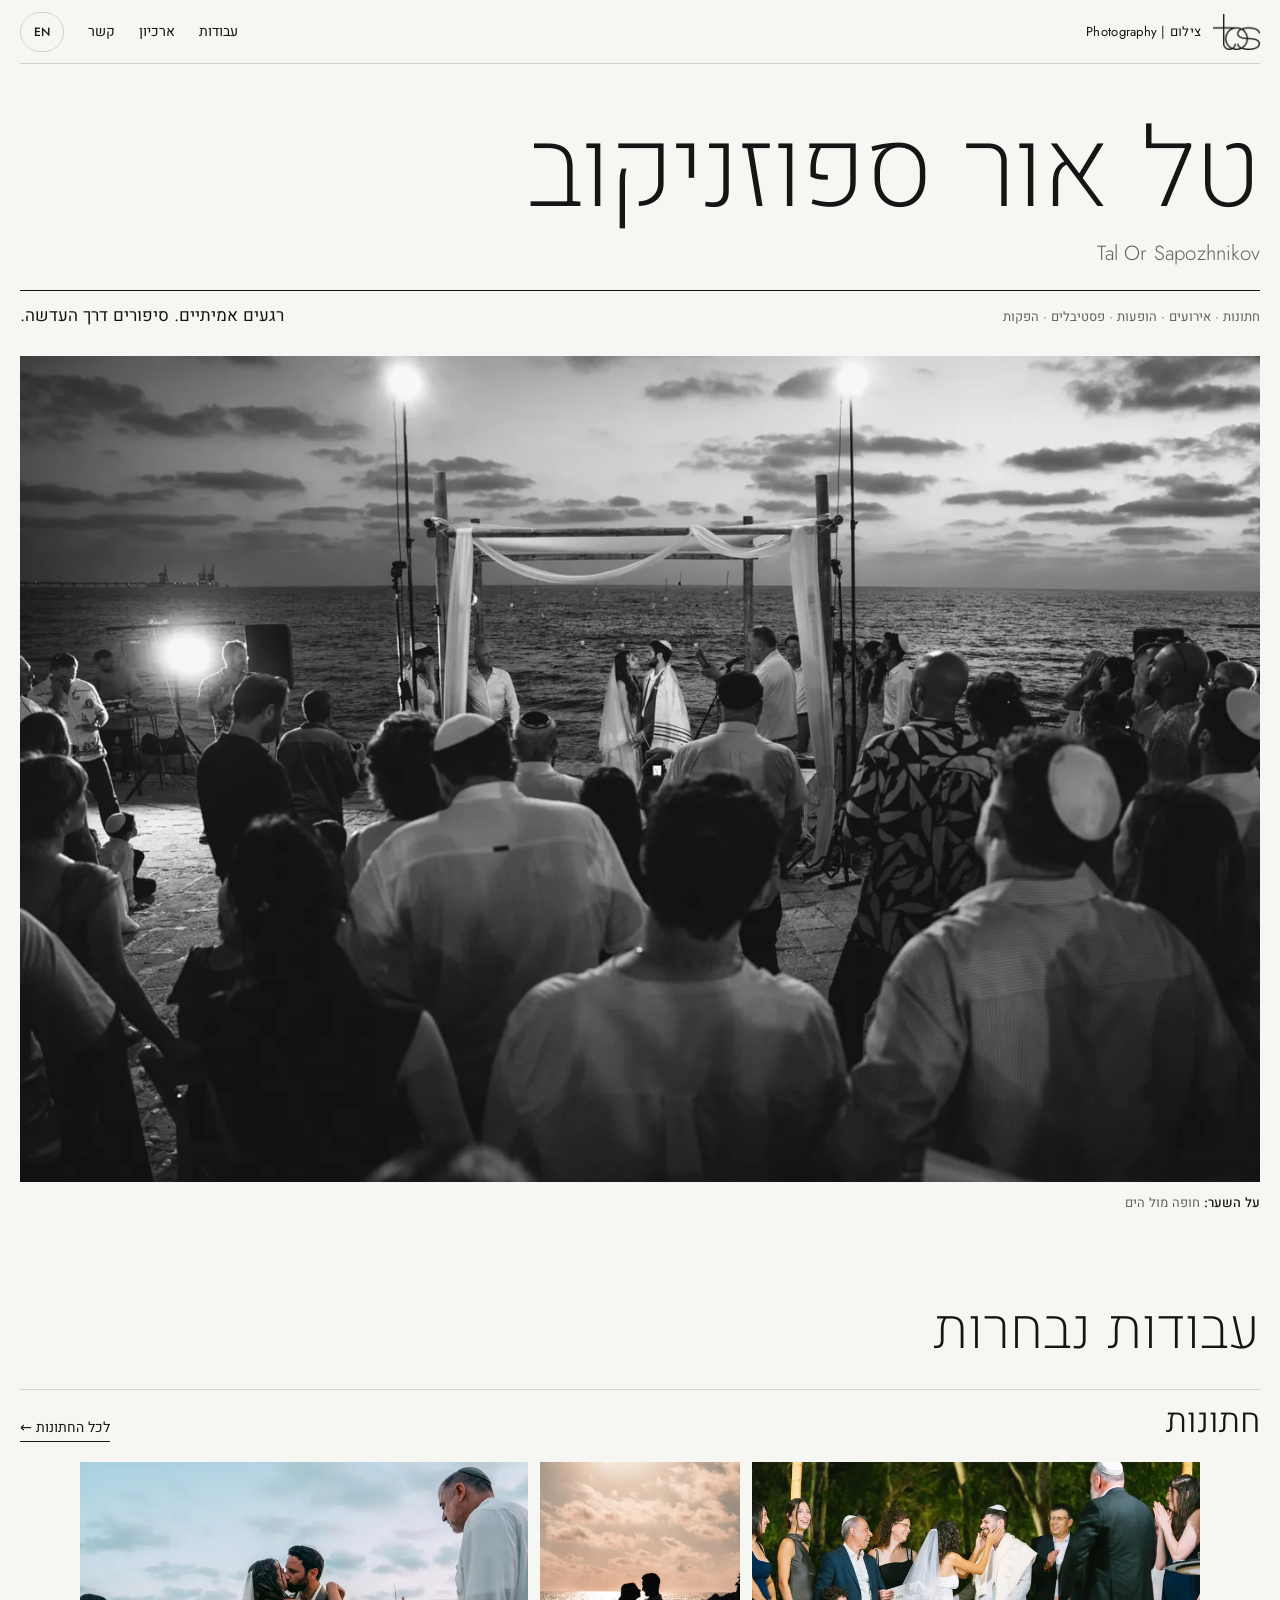
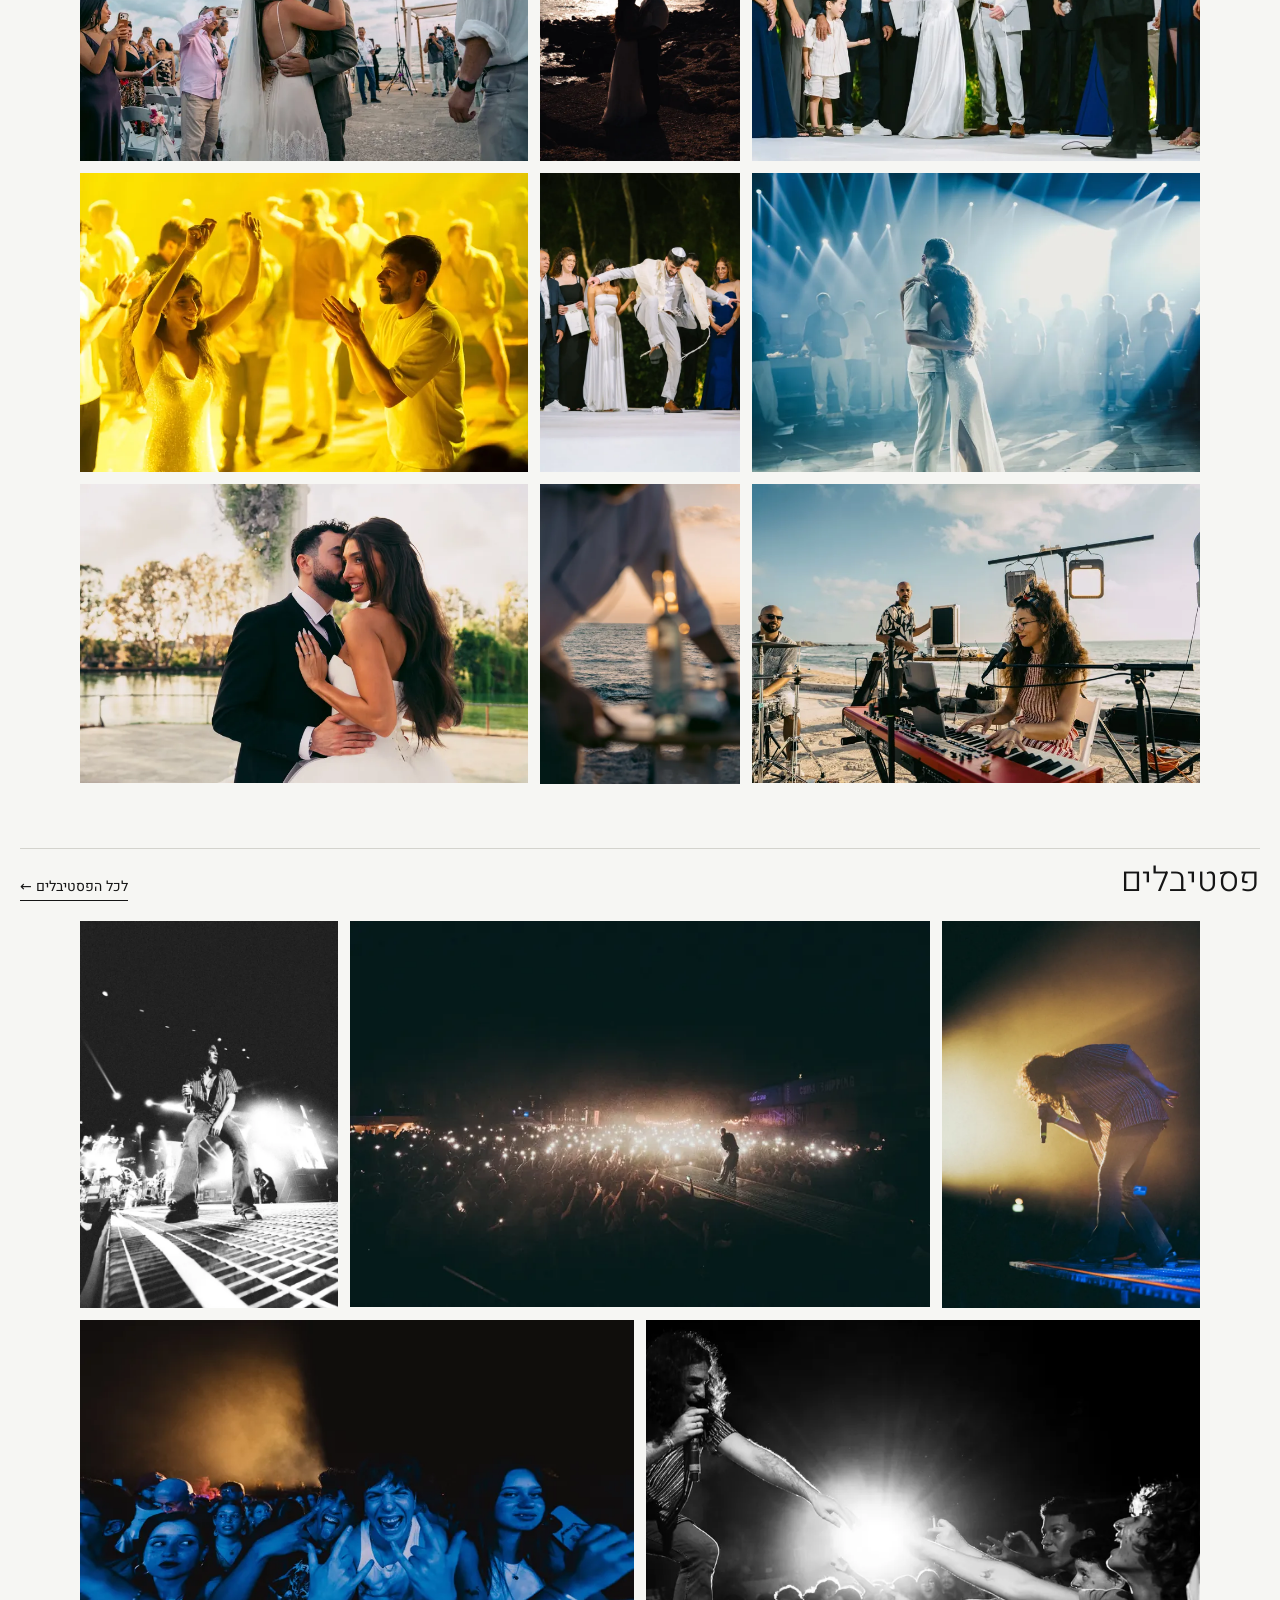
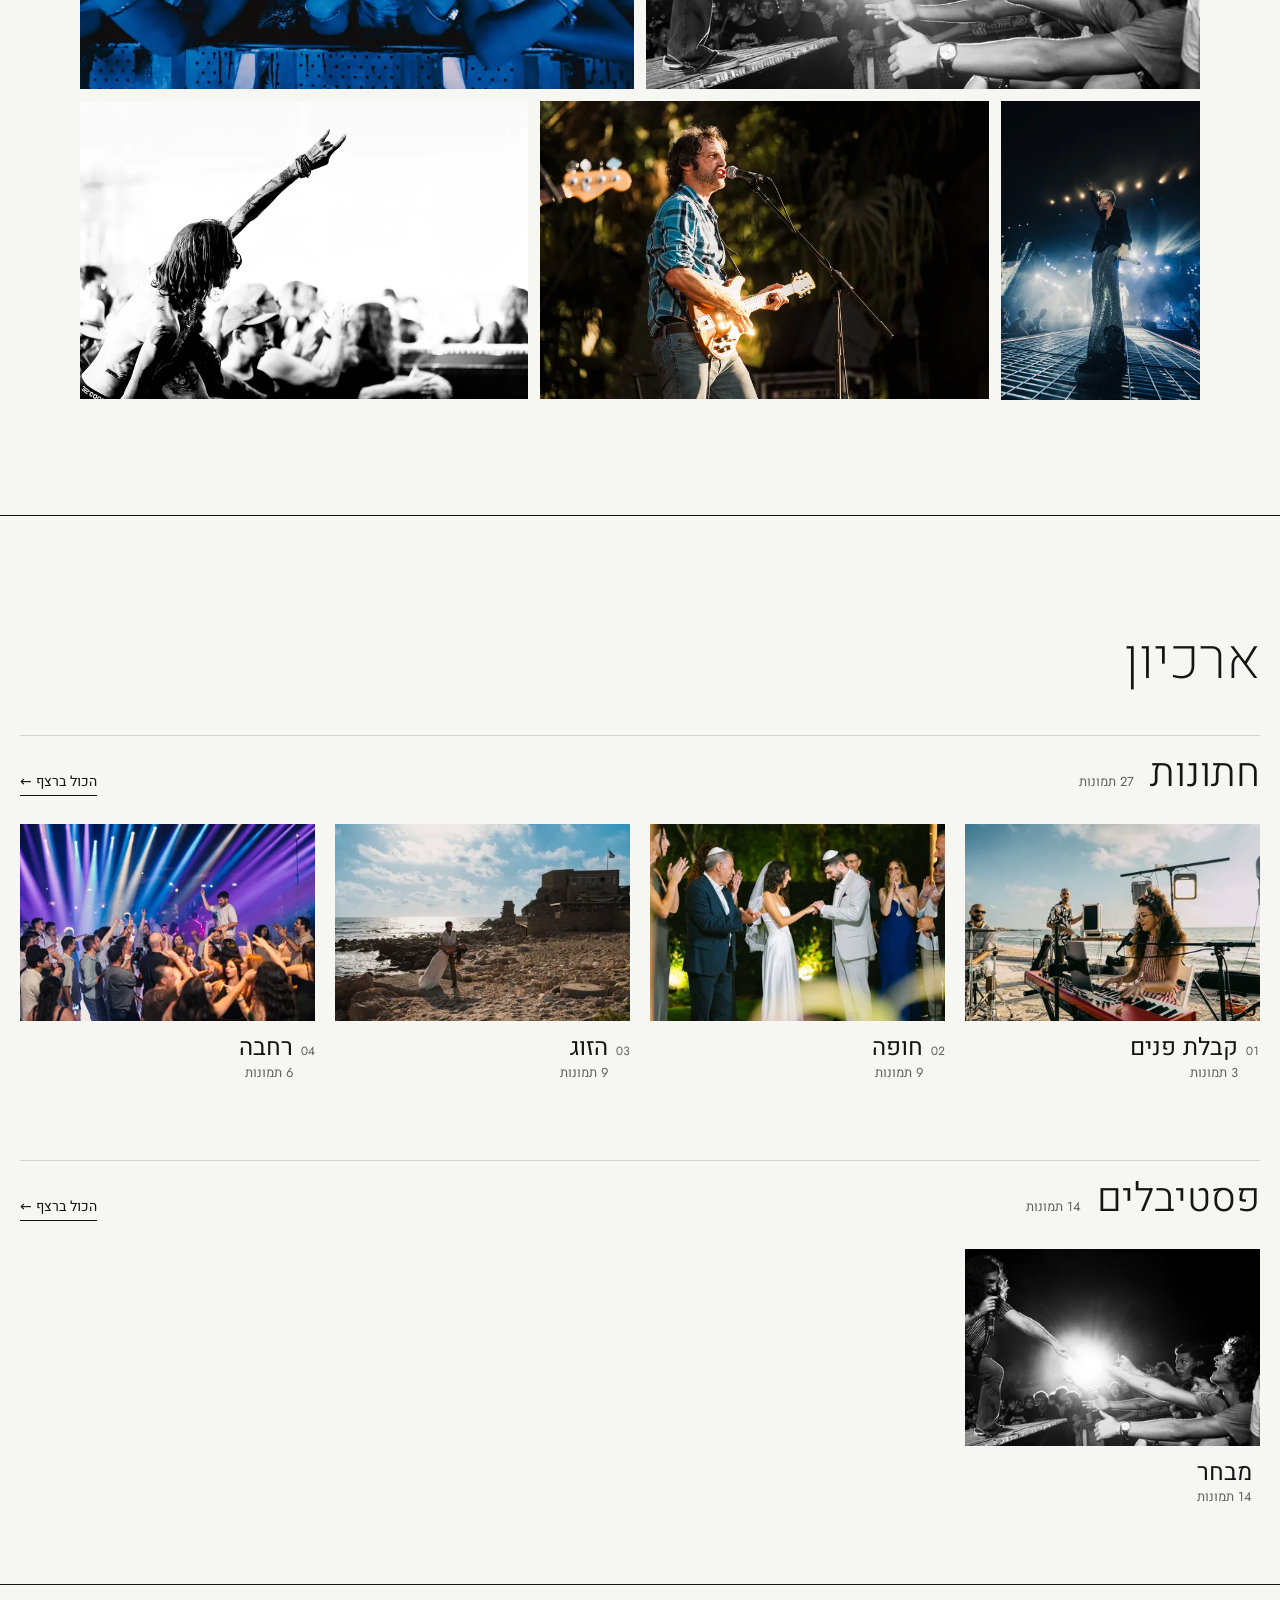
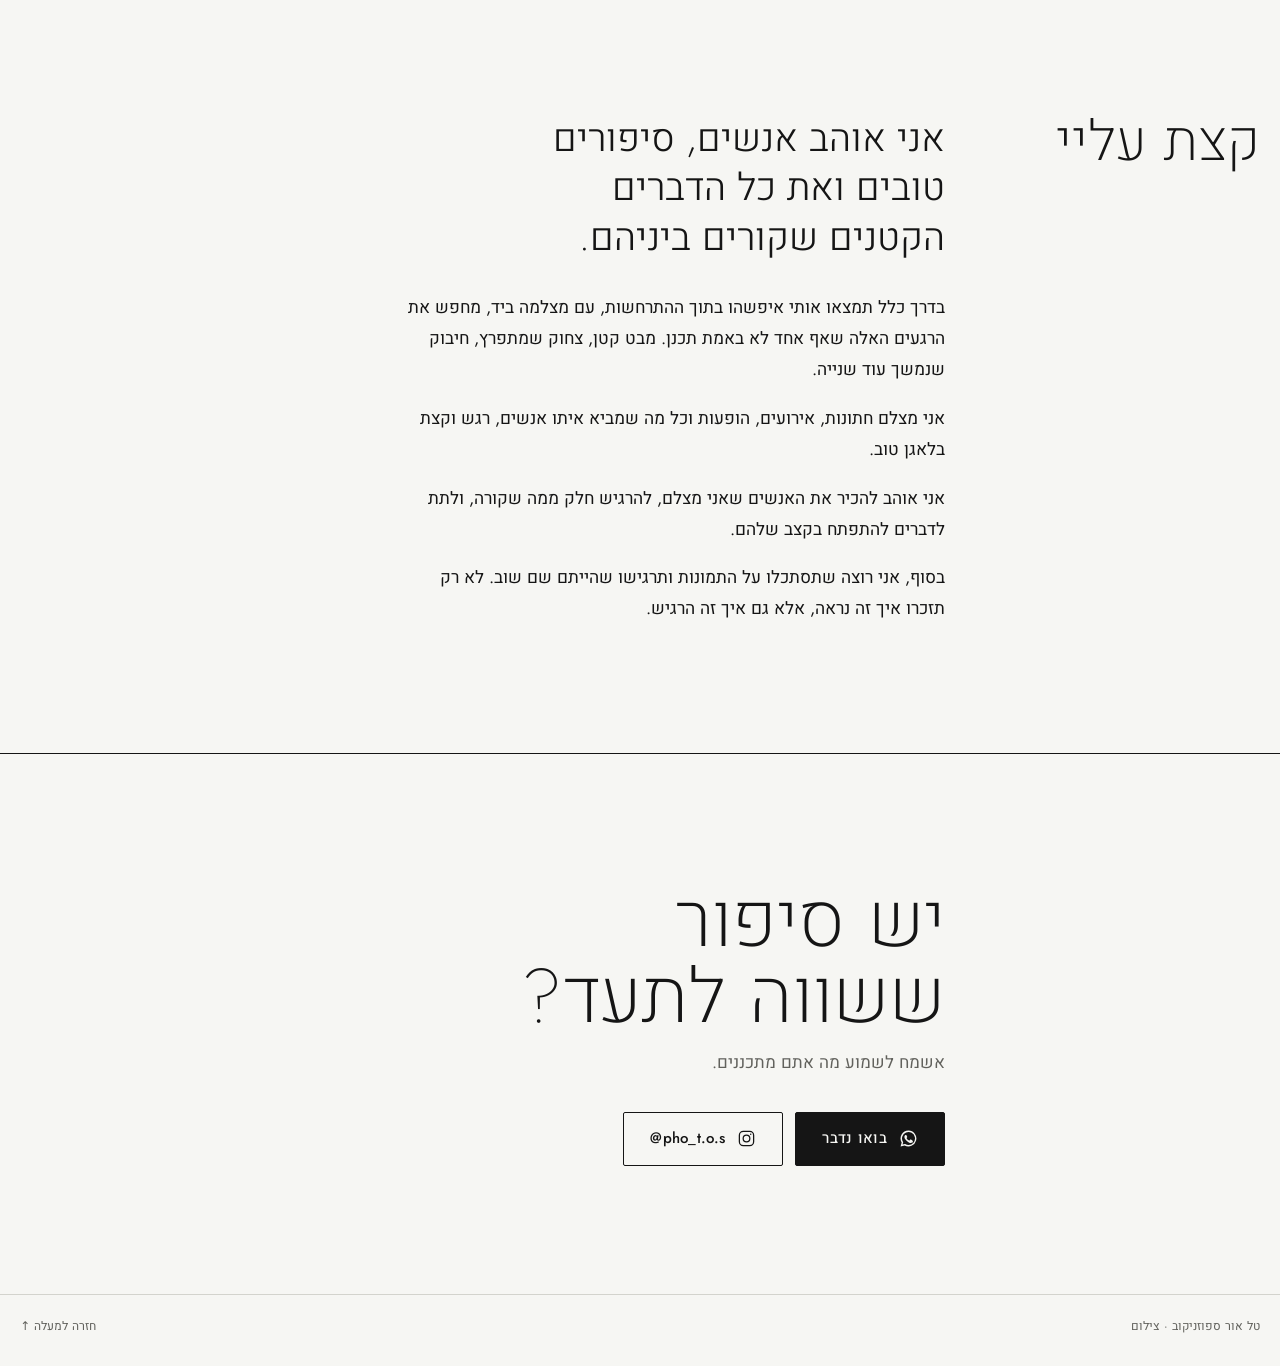
==== index.html @ 23b4af1d "Load subtle motion on site pages" ====
<!doctype html>
<html lang="he" dir="rtl">
<head>
<meta charset="utf-8">
<meta name="viewport" content="width=device-width, initial-scale=1, viewport-fit=cover">
<title>טל אור ספוזניקוב · צילום</title>
<meta name="description" content="טל אור ספוזניקוב, צלם דוקומנטרי. חתונות, אירועים, הופעות, פסטיבלים והפקות. רגעים אמיתיים, סיפורים דרך העדשה.">
<link rel="canonical" href="https://talorsapozhnikov.github.io/tal-site/">
<meta property="og:type" content="website">
<meta property="og:site_name" content="טל אור ספוזניקוב · Tal Or Sapozhnikov">
<meta property="og:title" content="טל אור ספוזניקוב · צילום">
<meta property="og:description" content="רגעים אמיתיים. סיפורים דרך העדשה.">
<meta property="og:url" content="https://talorsapozhnikov.github.io/tal-site/">
<meta property="og:image" content="https://talorsapozhnikov.github.io/tal-site/images/og-cover.jpg">
<meta property="og:image:width" content="1200">
<meta property="og:image:height" content="630">
<meta property="og:image:alt" content="חופה מול הים בשחור־לבן, האורחים עומדים סביב">
<meta property="og:locale" content="he_IL">
<meta property="og:locale:alternate" content="en_US">
<meta name="twitter:card" content="summary_large_image">
<meta name="theme-color" content="#f6f6f3">
<script type="application/ld+json">{"@context":"https://schema.org","@type":"Person","name":"Tal Or Sapozhnikov","alternateName":"טל אור ספוזניקוב","jobTitle":"Photographer","url":"https://talorsapozhnikov.github.io/tal-site/","sameAs":["https://www.instagram.com/pho_t.o.s/"]}</script>
<link rel="icon" type="image/png" href="images/favicon.png">
<link rel="apple-touch-icon" href="images/apple-touch-icon.png">
<link rel="preconnect" href="https://fonts.googleapis.com">
<link rel="preconnect" href="https://fonts.gstatic.com" crossorigin>
<link rel="stylesheet" href="https://fonts.googleapis.com/css2?family=Jost:wght@200;300;400;500&family=Heebo:wght@200;300;400;500&display=swap">
<link rel="preload" as="image" href="images/shore-chuppah-bw-1400.webp" imagesrcset="images/shore-chuppah-bw-800.webp 800w, images/shore-chuppah-bw-1400.webp 1400w, images/shore-chuppah-bw-2000.webp 2000w" imagesizes="(min-width:1276px) 1240px, (min-width:641px) calc(100vw - 36px), 100vw" fetchpriority="high">
<link rel="stylesheet" href="assets/site.css">
</head>
<body>
<a class="skip" href="#main" data-en="Skip to content">דלגו לתוכן</a>

<header class="mast hero gut"><div class="page">
  <div class="topbar">
    <a class="brand" href="#main" aria-label="טל אור ספוזניקוב, צילום" data-en-label="Tal Or Sapozhnikov, photography"><img src="images/logo.png" width="52" height="40" alt=""><span class="label">צילום | Photography</span></a>
    <nav aria-label="ניווט ראשי" data-en-label="Main navigation">
      <a href="#selected" data-en="Work">עבודות</a>
      <a href="#archive" data-en="Archive">ארכיון</a>
      <a href="#contact" data-en="Contact">קשר</a>
      <button class="lang" id="lang" type="button" aria-label="Switch to English">EN</button>
    </nav>
  </div>
  <div class="name">
    <h1><span data-en="Tal Or">טל אור</span> <span data-en="Sapozhnikov">ספוזניקוב</span></h1>
    <span class="alt" dir="auto" data-en="טל אור ספוזניקוב">Tal Or Sapozhnikov</span>
  </div>
  <div class="dek">
    <span data-en="Weddings · Events · Concerts · Festivals · Productions">חתונות · אירועים · הופעות · פסטיבלים · הפקות</span>
    <span class="statement" data-en="Real moments. Stories through the lens.">רגעים אמיתיים. סיפורים דרך העדשה.</span>
  </div>
  <figure class="cover-photo">
    <div class="photo" data-gallery="cover"><button type="button" class="zoom" data-photo="shore-chuppah-bw" aria-haspopup="dialog"><img src="images/shore-chuppah-bw-1400.webp" srcset="images/shore-chuppah-bw-800.webp 800w, images/shore-chuppah-bw-1400.webp 1400w, images/shore-chuppah-bw-2000.webp 2000w" sizes="(min-width:1276px) 1240px, (min-width:641px) calc(100vw - 36px), 100vw" width="1500" height="1000" fetchpriority="high" decoding="async"
      alt="בשחור־לבן: הזוג מתחת לחופה מול הים, האורחים עומדים סביב" data-en-alt="Black and white: the couple under the chuppah facing the sea, guests standing around"></button></div>
    <figcaption><b data-en="On the cover:">על השער:</b> <span data-en="a chuppah facing the sea">חופה מול הים</span></figcaption>
  </figure>
</div></header>

<main id="main">
  <section class="selected gut" id="selected" aria-labelledby="selected-h"><div class="page">
    <header class="sec-head">
      <h2 id="selected-h" data-en="Selected work">עבודות נבחרות</h2>
    </header>
    <div id="selected-seq"></div>
  </div></section>

  <section class="archive gut" id="archive" aria-labelledby="archive-h"><div class="page">
    <header class="sec-head">
      <h2 id="archive-h" data-en="Archive">ארכיון</h2>
    </header>
    <div id="archive-list"></div>
  </div></section>

  <section class="about gut" id="about" aria-labelledby="about-h"><div class="page grid">
    <h2 id="about-h" data-en="About">קצת עליי</h2>
    <div class="text">
      <p class="lede" data-en="I love people, good stories, and all the little things that happen in between.">אני אוהב אנשים, סיפורים טובים ואת כל הדברים הקטנים שקורים ביניהם.</p>
      <p data-en="You’ll usually find me somewhere in the middle of it all, camera in hand, looking for the moments nobody really planned. A passing glance, a burst of laughter, a hug that lasts just a second longer.">בדרך כלל תמצאו אותי איפשהו בתוך ההתרחשות, עם מצלמה ביד, מחפש את הרגעים האלה שאף אחד לא באמת תכנן. מבט קטן, צחוק שמתפרץ, חיבוק שנמשך עוד שנייה.</p>
      <p data-en="I photograph weddings, events, concerts, and anything that brings people together, with a little emotion and a little good chaos.">אני מצלם חתונות, אירועים, הופעות וכל מה שמביא איתו אנשים, רגש וקצת בלאגן טוב.</p>
      <p data-en="I like getting to know the people I photograph, feeling part of what’s happening, and letting things unfold at their own pace.">אני אוהב להכיר את האנשים שאני מצלם, להרגיש חלק ממה שקורה, ולתת לדברים להתפתח בקצב שלהם.</p>
      <p data-en="In the end, I want you to look at the photographs and feel like you’re there again. Not just remember what it looked like, but what it felt like.">בסוף, אני רוצה שתסתכלו על התמונות ותרגישו שהייתם שם שוב. לא רק תזכרו איך זה נראה, אלא גם איך זה הרגיש.</p>
    </div>
  </div></section>

  <section class="contact gut" id="contact" aria-labelledby="contact-h"><div class="page grid">
    <div class="inner">
      <h2 id="contact-h" data-en="Have a story worth capturing?">יש סיפור ששווה לתעד?</h2>
      <p data-en="I’d love to hear what you’re planning.">אשמח לשמוע מה אתם מתכננים.</p>
      <div class="actions">
        <a class="btn btn-dark" href="https://wa.me/message/S3TUYMIDEZYNF1" target="_blank" rel="noopener">
          <svg viewBox="0 0 24 24" aria-hidden="true" focusable="false"><path fill="currentColor" d="M12 2a10 10 0 0 0-8.6 15.1L2 22l5-1.3A10 10 0 1 0 12 2Zm0 18.2a8.2 8.2 0 0 1-4.2-1.2l-.3-.2-3 .8.8-2.9-.2-.3A8.2 8.2 0 1 1 12 20.2Zm4.5-6.1c-.2-.1-1.5-.7-1.7-.8-.2-.1-.4-.1-.6.1l-.8 1c-.1.2-.3.2-.5.1a6.7 6.7 0 0 1-3.3-2.9c-.2-.4.2-.4.7-1.3.1-.2 0-.3 0-.4l-.8-1.8c-.2-.5-.4-.4-.6-.4h-.5a1 1 0 0 0-.7.3 3 3 0 0 0-.9 2.2 5.2 5.2 0 0 0 1.1 2.7 11.8 11.8 0 0 0 4.5 4c1.7.7 2.3.8 3.2.6a2.7 2.7 0 0 0 1.8-1.2 2.2 2.2 0 0 0 .1-1.3c0-.1-.2-.2-.4-.3Z"/></svg>
          <span data-en="Let’s talk">בואו נדבר</span>
        </a>
        <a class="btn btn-line" href="https://www.instagram.com/pho_t.o.s/" target="_blank" rel="noopener" aria-label="אינסטגרם: ‎@pho_t.o.s" data-en-label="Instagram: @pho_t.o.s">
          <svg viewBox="0 0 24 24" aria-hidden="true" focusable="false" fill="none" stroke="currentColor" stroke-width="1.6"><rect x="3" y="3" width="18" height="18" rx="5"/><circle cx="12" cy="12" r="4.2"/><circle cx="17.3" cy="6.7" r=".9" fill="currentColor" stroke="none"/></svg>
          <span dir="ltr">@pho_t.o.s</span>
        </a>
      </div>
    </div>
  </div></section>
</main>

<footer class="site gut"><div class="page">
  <span data-en="Tal Or Sapozhnikov · Photography">טל אור ספוזניקוב · צילום</span>
  <a href="#main" data-en="Back to top ↑">חזרה למעלה ↑</a>
</div></footer>

<script src="assets/data/photos.js"></script>
<script src="assets/data/categories.js"></script>
<script src="assets/data/stories.js"></script>
<script src="assets/data/selected.js"></script>
<script src="assets/site.js"></script>
<script src="assets/motion.js"></script>
<script src="assets/lightbox.js"></script>
<script>Site.home(); Site.start();</script>
</body>
</html>
---- assets/site.css ----
/* Tal Or Sapozhnikov · photography
   Editorial layout: a photography magazine. Cover, selected work, archive, about, closing page.
   One light "paper" look on purpose; colours are set explicitly so it reads the same on any device theme. */
:root{
  --paper:#f6f6f3;
  --ink:#151515;
  --grey:#62625d;
  --rule:#d3d3cd;
  --plate:#deddd8;
  /* type follows the tos logo: thin, even-stroke geometric letters.
     Jost has no Hebrew, so one stack gives Jost for Latin and Heebo for Hebrew in both languages */
  --serif:"Jost","Heebo","Segoe UI",system-ui,sans-serif;
  --sans:"Jost","Heebo","Segoe UI",system-ui,sans-serif;
  --gutter:max(18px,env(safe-area-inset-left,0px));
  --gutter-end:max(18px,env(safe-area-inset-right,0px));
  color-scheme:light;
}
*,*::before,*::after{box-sizing:border-box}
html{-webkit-text-size-adjust:100%}
@media (prefers-reduced-motion:no-preference){html{scroll-behavior:smooth}}
body{margin:0;background:var(--paper);color:var(--ink);font-family:var(--sans);font-weight:400;font-size:16px;line-height:1.65;text-rendering:optimizeLegibility;-webkit-font-smoothing:antialiased}
img{max-width:100%;height:auto;display:block}
a{color:inherit}
h1,h2,h3{text-wrap:balance}
:focus-visible{outline:2px solid var(--ink);outline-offset:3px}
[hidden]{display:none!important}

.skip{position:absolute;inset-inline-start:12px;top:-80px;z-index:20;background:var(--ink);color:var(--paper);padding:10px 14px;text-decoration:none;font-size:14px}
.skip:focus{top:12px}

.gut{padding-left:var(--gutter);padding-right:var(--gutter-end)}
.page{max-width:1240px;margin:0 auto}
.grid{display:grid;grid-template-columns:repeat(12,minmax(0,1fr));column-gap:clamp(12px,1.6vw,20px)}
.kicker{font-size:13px;letter-spacing:.02em;color:var(--grey);font-weight:500}
html[lang="en"] .kicker{font-size:12px;letter-spacing:.08em;text-transform:uppercase}

/* photographs: plate colour holds the space while an image loads */
.photo{background:var(--plate);width:100%}
.photo img{width:100%}

/* ---------- top bar ---------- */
.topbar{display:flex;flex-wrap:wrap;row-gap:0;justify-content:space-between;align-items:center;column-gap:12px;padding-block:8px;border-bottom:1px solid var(--rule)}
.brand{display:inline-flex;align-items:center;gap:12px;text-decoration:none;min-height:44px}
.brand img{width:auto;height:30px;flex:none}
@media (min-width:860px){.brand img{height:36px}}
.topbar .label{font-size:13px;letter-spacing:.02em;white-space:nowrap}
.topbar .home{text-decoration:none;font-family:var(--serif);font-size:19px;white-space:nowrap;padding-block:10px}
.topbar nav{display:flex;align-items:center;gap:clamp(10px,2.6vw,24px);font-size:14px}
.topbar nav a{text-decoration:none;padding-block:12px;display:inline-block}
.topbar nav a{background:linear-gradient(currentColor,currentColor) no-repeat 100% calc(100% - 9px)/0 1px}
html[lang="en"] .topbar nav a{background-position:0 calc(100% - 9px)}
.topbar nav a:hover,.topbar nav a:focus-visible{background-size:100% 1px}
@media (prefers-reduced-motion:no-preference){.topbar nav a{transition:background-size .25s ease}}
.lang{background:none;border:1px solid var(--rule);color:var(--ink);font:500 12px var(--sans);min-width:44px;min-height:40px;padding:0 10px;border-radius:99px;cursor:pointer}
.lang:hover{border-color:var(--ink)}
@media (max-width:380px){.topbar{flex-wrap:wrap;row-gap:0}.topbar nav{gap:12px;font-size:14px}}

/* ---------- masthead ---------- */
.mast .name{padding-block:clamp(26px,5vw,52px) clamp(14px,2vw,20px)}
.mast h1{font-family:var(--serif);font-weight:200;font-size:clamp(46px,8.6vw,118px);line-height:.95;letter-spacing:-.01em;margin:0}
.mast h1 > span{display:block}
@media (min-width:700px){.mast h1 > span{display:inline}}
.mast .alt{display:block;font-family:var(--serif);font-weight:300;font-size:clamp(16px,1.6vw,21px);letter-spacing:.01em;color:var(--grey);margin-top:clamp(10px,1.3vw,16px)}
[dir="rtl"] .mast .alt{text-align:right}
[dir="ltr"] .mast .alt{text-align:left}
.dek{display:flex;justify-content:space-between;align-items:baseline;gap:4px 18px;flex-wrap:wrap;border-top:1px solid var(--ink);padding-block:10px;font-size:13px;color:var(--grey)}
.dek .statement{font-family:var(--serif);font-weight:400;font-size:17px;color:var(--ink)}

/* ---------- cover: masthead on paper, then the photograph whole, never cropped or stretched ---------- */
.hero{padding-top:env(safe-area-inset-top,0px)}
.cover-photo{margin:clamp(8px,1.4vw,16px) 0 0}
.cover-photo .photo{background:var(--plate)}
.cover-photo img{width:100%;height:auto}
.cover-photo figcaption{font-size:13px;color:var(--grey);padding-top:10px}
.cover-photo figcaption b{font-weight:500;color:var(--ink)}
@media (max-width:640px){.cover-photo{margin-left:calc(-1 * var(--gutter));margin-right:calc(-1 * var(--gutter-end))}.cover-photo figcaption{padding-left:var(--gutter);padding-right:var(--gutter-end)}}

/* ---------- section heads ---------- */
.sec-head{display:grid;gap:8px;padding-block:clamp(56px,9vw,120px) clamp(24px,4vw,48px)}
.sec-head h2{font-family:var(--serif);font-weight:200;font-size:clamp(34px,4.6vw,56px);line-height:1;margin:0}
.sec-head p{margin:0;color:var(--grey);font-size:15px;max-width:40ch}
@media (min-width:860px){.sec-head{grid-template-columns:minmax(0,1fr) minmax(0,1fr);align-items:end}.sec-head p{justify-self:end;text-align:end}}

/* ---------- editorial sequence: every photo at its own proportions ---------- */
.seq{display:grid;grid-template-columns:repeat(12,minmax(0,1fr));column-gap:clamp(6px,1vw,12px);row-gap:clamp(6px,1vw,12px)}
.seq .b{grid-column:1/-1;margin:0}
.seq figure{margin:0}
.seq .wide,.seq .solo,.seq .offset{display:grid;grid-template-columns:repeat(12,minmax(0,1fr));column-gap:clamp(12px,1.6vw,20px)}
.seq .wide figure{grid-column:1/-1}
.seq .solo figure{grid-column:2/12}
.seq .offset{row-gap:clamp(12px,2vw,20px)}
.seq .offset figure:first-child{grid-column:1/-1}
.seq .offset figure:last-child{grid-column:4/-1}
@media (min-width:700px){
  .seq .wide.start figure{grid-column:1/10}
  .seq .wide.end figure{grid-column:4/-1}
  .seq .solo.start figure{grid-column:1/6}
  .seq .solo.center figure{grid-column:4/10}
  .seq .solo.end figure{grid-column:8/-1}
  .seq .offset{align-items:end}
  .seq .offset figure:first-child{grid-column:1/8}
  .seq .offset figure:last-child{grid-column:9/-1;padding-bottom:clamp(0px,4vw,60px)}
}
.crow{display:flex;gap:clamp(6px,1vw,12px);align-items:flex-start}
.crow figure{margin:0;flex-basis:0;min-width:0}
.crow .photo img{width:100%}
.seq .b > .crow + .crow{margin-top:clamp(6px,1vw,12px)}
/* phones keep every row side by side, so photos stay small and the page stays short */
.more{justify-self:start;font-size:14px;text-decoration:none;border-bottom:1px solid var(--ink);padding-block:10px 2px;white-space:nowrap}
.more:hover{border-bottom-width:2px}

/* ---------- archive: categories, chapter cards ---------- */
.archive{border-top:1px solid var(--ink);margin-top:clamp(56px,9vw,120px)}
.cat{padding-bottom:clamp(40px,6vw,80px)}
.cat > header{display:flex;align-items:baseline;flex-wrap:wrap;gap:4px 16px;border-top:1px solid var(--rule);padding-top:16px;margin-bottom:clamp(16px,2.6vw,28px)}
.cat h3{font-family:var(--serif);font-weight:300;font-size:clamp(28px,3.4vw,40px);line-height:1;margin:0}
.cat > header .m{font-size:13px;color:var(--grey)}
.cat > header .more{margin-inline-start:auto}
.cards{list-style:none;margin:0;padding:0;display:grid;grid-template-columns:repeat(2,minmax(0,1fr));gap:clamp(22px,3vw,36px) clamp(12px,1.6vw,20px)}
@media (min-width:900px){.cards{grid-template-columns:repeat(4,minmax(0,1fr))}}
.card{display:grid;grid-template-columns:auto minmax(0,1fr);column-gap:8px;align-items:baseline;text-decoration:none}
.card .photo{grid-column:1/-1;margin-bottom:12px}
.card .no{font-size:12px;color:var(--grey);font-variant-numeric:tabular-nums}
.card .t{font-family:var(--serif);font-size:clamp(20px,2vw,24px);line-height:1.15}
.card .m{grid-column:2;font-size:13px;color:var(--grey)}
.card .photo img{transition:opacity .25s ease}
.card:hover .photo img{opacity:.88}
.card:hover .t,.card:focus-visible .t{text-decoration:underline;text-underline-offset:5px;text-decoration-thickness:1px}

/* ---------- chapters inside a category page ---------- */
.chapter{padding-block:clamp(28px,4vw,56px);border-top:1px solid var(--rule)}
.chapter:first-child{border-top:0;padding-top:0}
.chapter > header{display:flex;align-items:baseline;flex-wrap:wrap;gap:6px 16px;margin-bottom:clamp(18px,3vw,32px)}
.chapter .no{font-size:12px;color:var(--grey);font-variant-numeric:tabular-nums}
.chapter h2{font-family:var(--serif);font-weight:200;font-size:clamp(32px,4.4vw,52px);line-height:1;margin:0}
.chapter .more{margin-inline-start:auto}

/* ---------- about: one readable column, the first line set larger ---------- */
.about{padding-block:clamp(64px,10vw,130px);border-top:1px solid var(--ink)}
.about h2{grid-column:1/-1;font-family:var(--serif);font-weight:200;font-size:clamp(34px,4.6vw,56px);line-height:1;margin:0 0 clamp(22px,3.4vw,36px)}
.about .text{grid-column:1/-1;display:grid;gap:1.1em;max-width:34em}
.about .text p{margin:0;font-size:clamp(17px,1.35vw,19px);line-height:1.8;text-wrap:pretty}
.about .text .lede{font-family:var(--serif);font-weight:300;font-size:clamp(25px,3vw,38px);line-height:1.3;max-width:22ch;margin-bottom:.35em;text-wrap:balance}
@media (min-width:860px){
  .about h2{grid-column:1/4}
  .about .text{grid-column:4/-1}
}

/* ---------- closing page: contact ---------- */
.contact{padding-block:clamp(64px,10vw,130px);border-top:1px solid var(--ink)}
.contact .inner{grid-column:1/-1;display:grid;gap:14px}
.contact h2{font-family:var(--serif);font-weight:200;font-size:clamp(38px,6vw,76px);line-height:1;margin:0;max-width:13ch}
.contact p{margin:0;font-size:17px;color:var(--grey)}
.actions{display:grid;gap:12px;margin-top:22px}
.btn{display:inline-flex;align-items:center;justify-content:center;gap:12px;min-height:54px;padding:0 26px;border:1px solid var(--ink);border-radius:2px;font:500 15px/1 var(--sans);letter-spacing:.02em;text-decoration:none;transition:background-color .2s ease,color .2s ease}
.btn svg{width:19px;height:19px;flex:none}
.btn-dark{background:var(--ink);color:var(--paper)}
.btn-dark:hover{background:#3a3a37;border-color:#3a3a37}
.btn-line{background:transparent;color:var(--ink)}
.btn-line:hover{background:var(--ink);color:var(--paper)}
.btn:focus-visible{outline-offset:4px}
@media (min-width:520px){.actions{display:flex;flex-wrap:wrap}.btn{justify-content:flex-start}}
@media (min-width:860px){.contact .inner{grid-column:4/-1}}

footer.site{border-top:1px solid var(--rule);padding-block:10px calc(18px + env(safe-area-inset-bottom,0px));font-size:12px;color:var(--grey)}
footer.site .page{display:flex;justify-content:space-between;align-items:center;gap:0 12px;flex-wrap:wrap}
footer.site a{text-decoration:none;display:inline-block;padding-block:12px}
footer.site a:hover{color:var(--ink)}

/* ---------- project page ---------- */
.back{display:inline-flex;gap:8px;align-items:center;font-size:13px;color:var(--grey);text-decoration:none;padding-block:14px}
.back:hover{color:var(--ink)}
[dir="rtl"] .back::before{content:"→"}
[dir="ltr"] .back::before{content:"←"}
.p-head{padding-block:clamp(10px,3vw,30px) clamp(26px,4vw,48px);display:grid;gap:10px}
.p-head h1{font-family:var(--serif);font-weight:200;font-size:clamp(44px,8vw,104px);line-height:.95;margin:0}
.p-head .count{font-size:13px;color:var(--grey)}
.gallery{padding-bottom:clamp(40px,6vw,80px)}
/* galleries: cap the width so photos read as a set, not as posters */
.gallery .seq,.selected .seq{max-width:1120px;margin-inline:auto}
.next{border-top:1px solid var(--ink);padding-block:28px 40px}
.next a{display:grid;gap:4px;text-decoration:none}
.next .t{font-family:var(--serif);font-weight:200;font-size:clamp(30px,4.4vw,52px);line-height:1.05}
.next a:hover .t{text-decoration:underline;text-underline-offset:6px;text-decoration-thickness:1px}
.missing{padding-block:60px 100px;display:grid;gap:14px}
.missing h1{font-family:var(--serif);font-weight:200;font-size:clamp(36px,6vw,64px);margin:0}

/* hold the space of script-rendered sections until they fill, so nothing below them jumps */
#gallery:empty,#selected-seq:empty{min-height:120svh}
#archive-list:empty{min-height:60svh}
/* narrow screens: the logo carries the brand, so the small label steps aside and the bar stays on one line */
@media (max-width:520px){.brand .label{display:none}}

/* selected work: one group per field, never mixed */
.sel-group + .sel-group{margin-top:clamp(36px,5vw,64px)}
.sel-group > header{display:flex;align-items:baseline;flex-wrap:wrap;gap:4px 16px;border-top:1px solid var(--rule);padding-top:14px;margin-bottom:clamp(12px,2vw,20px)}
.sel-group h3{font-family:var(--serif);font-weight:300;font-size:clamp(24px,2.8vw,34px);line-height:1;margin:0}
.sel-group > header .more{margin-inline-start:auto}
.selected .sec-head{padding-block:clamp(48px,7vw,88px) clamp(18px,3vw,32px)}

/* signature s: every Latin s in display type is drawn wide, like the s in the tos logo */
/* the signature S lives in the masthead name only (see signature() in site.js) */
.sig-s{display:inline-block;transform:scaleX(1.35);margin-inline:.06em;transform-origin:50% 50%}
/* keep the wide S attached to its word */
.mast h1 span,.sec-head h2,.card .t,.next .t,.cat h3,.p-head h1,.chapter h2{word-break:keep-all}
.mast h1 > span{white-space:nowrap}
/* the wide S makes "Sapozhnikov" a long single word; scale it to fit phones */
html[lang="en"] .mast h1{font-size:clamp(32px,9.6vw,118px)}

/* ---------- photos that open in the viewer ---------- */
.zoom{display:block;width:100%;padding:0;margin:0;border:0;background:none;color:inherit;font:inherit;cursor:zoom-in;-webkit-tap-highlight-color:transparent}
.zoom img{width:100%}
.zoom:focus-visible{outline:2px solid var(--ink);outline-offset:3px}
.photo img:not([src]),.photo img.broken{visibility:hidden}

/* ---------- archive: stories under a category ---------- */
.sub-h{font-size:13px;font-weight:500;letter-spacing:.02em;color:var(--grey);margin:clamp(22px,3vw,34px) 0 12px}
html[lang="en"] .sub-h{text-transform:uppercase;letter-spacing:.08em;font-size:12px}

/* ---------- story page head ---------- */
.p-head .facts{margin:0;font-size:15px;color:var(--grey)}
.p-head .intro{margin:8px 0 0;font-size:clamp(17px,1.4vw,19px);line-height:1.75;max-width:34em}
.draft-note{margin:6px 0 0;font-size:13px;color:#8a2a1a}

/* ---------- full-screen viewer ---------- */
html.lb-open,html.lb-open body{overflow:hidden}
.lb{position:fixed;inset:0;z-index:100;background:#0b0b0b;color:#f6f6f3;display:grid;grid-template:1fr / 1fr;opacity:0;transition:opacity .24s ease}
.lb.on{opacity:1}
.lb[hidden]{display:none!important}
.lb-stage{grid-area:1/1;display:flex;align-items:center;justify-content:center;
  padding:calc(56px + env(safe-area-inset-top,0px)) max(12px,env(safe-area-inset-right,0px)) calc(20px + env(safe-area-inset-bottom,0px)) max(12px,env(safe-area-inset-left,0px));
  touch-action:pinch-zoom;min-height:0}
.lb-img{display:block;max-width:100%;max-height:100%;width:auto;height:auto;object-fit:contain;user-select:none;-webkit-user-drag:none;transition:transform .2s ease,opacity .2s ease}
.lb-img.fade{animation:lbIn .24s ease}
@keyframes lbIn{from{opacity:.35}to{opacity:1}}
.lb-bar{grid-area:1/1;align-self:start;display:flex;justify-content:space-between;align-items:center;gap:12px;
  padding:calc(6px + env(safe-area-inset-top,0px)) max(10px,env(safe-area-inset-right,0px)) 0 max(16px,env(safe-area-inset-left,0px));pointer-events:none}
.lb-bar > *{pointer-events:auto}
.lb-count{font:400 13px var(--sans);letter-spacing:.06em;color:rgba(246,246,243,.7);font-variant-numeric:tabular-nums;direction:ltr}
.lb-btn{display:grid;place-items:center;width:48px;height:48px;border:0;border-radius:50%;background:transparent;color:#f6f6f3;cursor:pointer;opacity:.75;transition:opacity .2s ease,background-color .2s ease}
.lb-btn:hover,.lb-btn:focus-visible{opacity:1;background:rgba(246,246,243,.08)}
.lb-btn:focus-visible{outline:2px solid #f6f6f3;outline-offset:2px}
.lb-btn svg{width:26px;height:26px}
.lb-side{grid-area:1/1;align-self:center;z-index:1}
.lb-prev{justify-self:start;margin-inline-start:max(8px,env(safe-area-inset-left,0px))}
.lb-next{justify-self:end;margin-inline-end:max(8px,env(safe-area-inset-right,0px))}
[dir="rtl"] .lb-side svg{transform:scaleX(-1)}
.lb-status{grid-area:1/1;place-self:center;margin:0;font:400 15px var(--sans);color:rgba(246,246,243,.8);text-align:center;padding:24px}
.lb-status:empty{display:none}
/* phones: arrows give way to swiping; the photo gets the whole width */
@media (hover:none) and (pointer:coarse){.lb-side{display:none}}
@media (min-width:900px){.lb-stage{padding-inline:max(76px,env(safe-area-inset-left,0px))}}
@media (prefers-reduced-motion:reduce){.lb,.lb-img{transition:none}.lb-img.fade{animation:none}}


/* ---------- subtle editorial motion ---------- */
@media (prefers-reduced-motion:no-preference){
  html.motion-ready .reveal{
    opacity:0;
    transform:translateY(10px);
    transition:opacity .55s ease,transform .55s cubic-bezier(.2,.65,.3,1);
  }
  html.motion-ready .reveal.is-visible{opacity:1;transform:none}
  .photo{overflow:hidden}
  @media (hover:hover) and (pointer:fine){
    .photo .zoom img{transition:transform .55s cubic-bezier(.2,.65,.3,1)}
    .photo .zoom:hover img{transform:scale(1.018)}
  }
}
@media (prefers-reduced-motion:reduce){
  html.motion-ready .reveal{opacity:1;transform:none;transition:none}
}
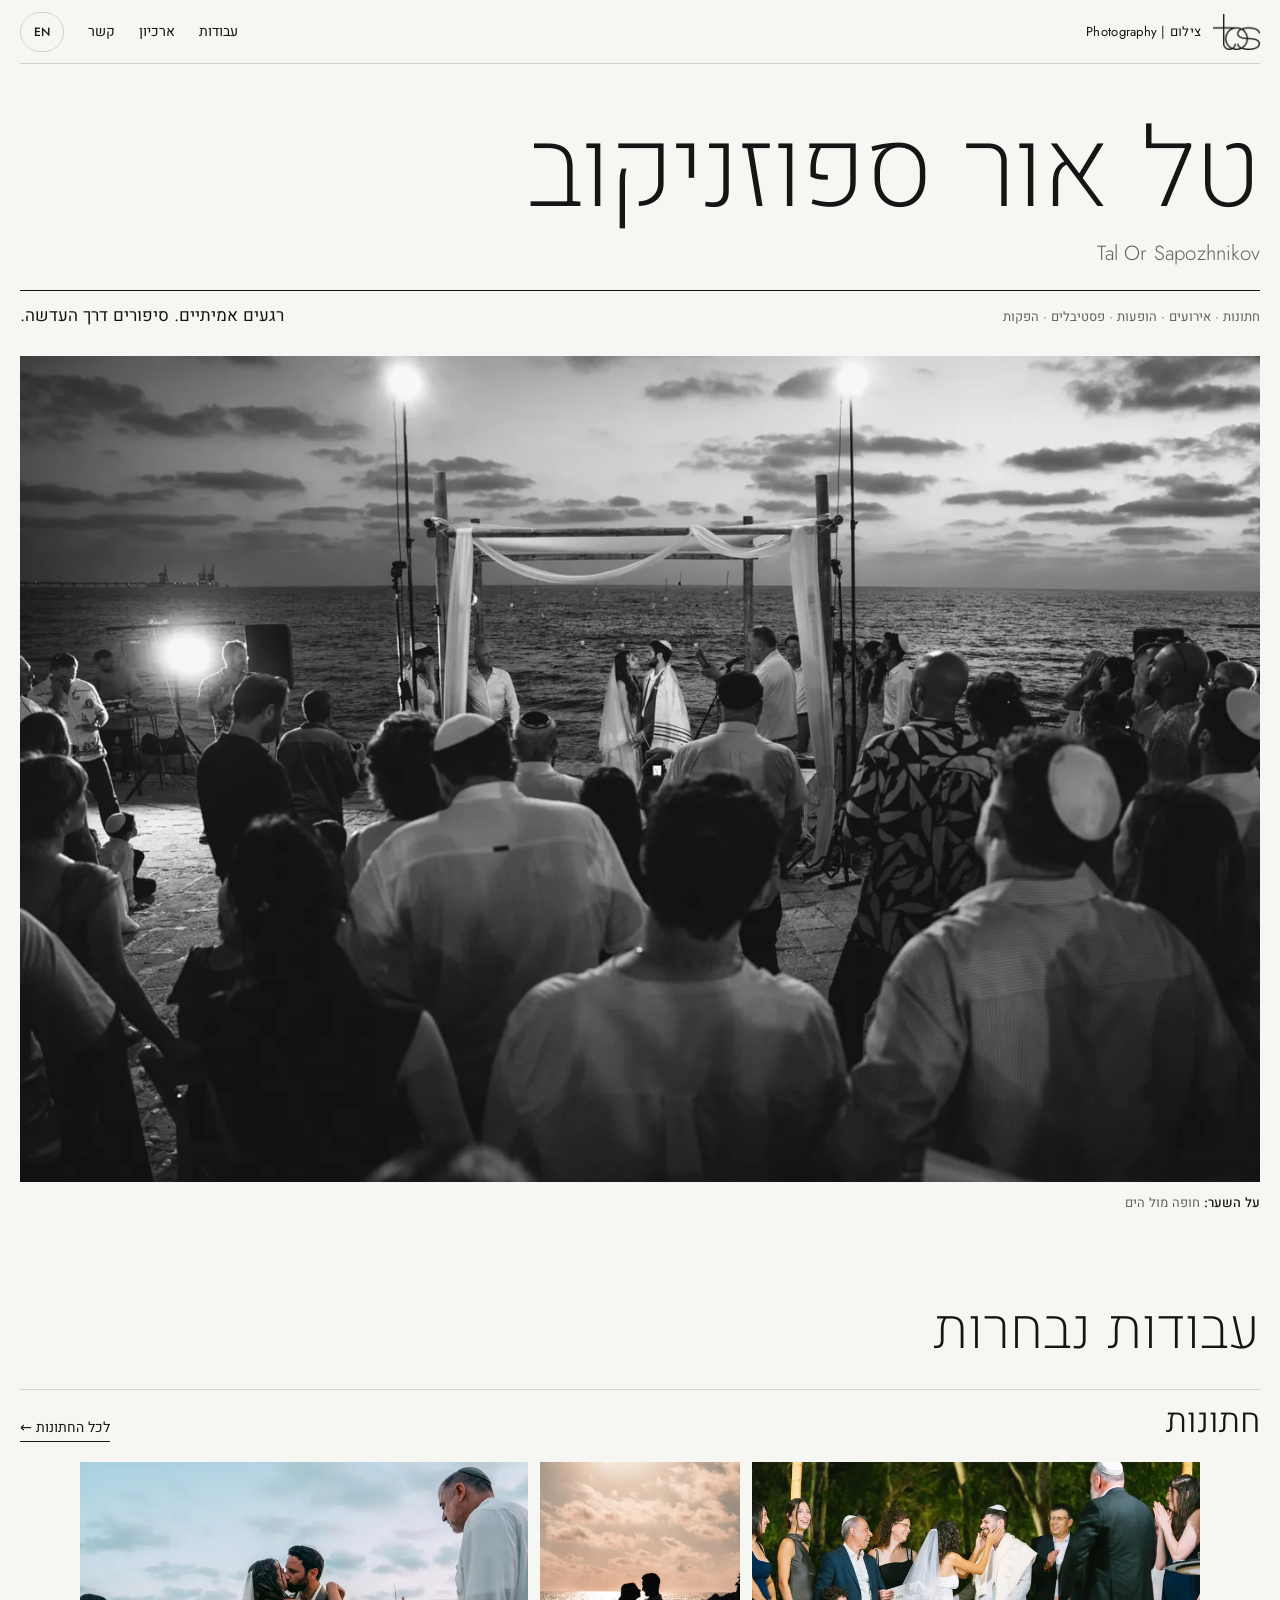
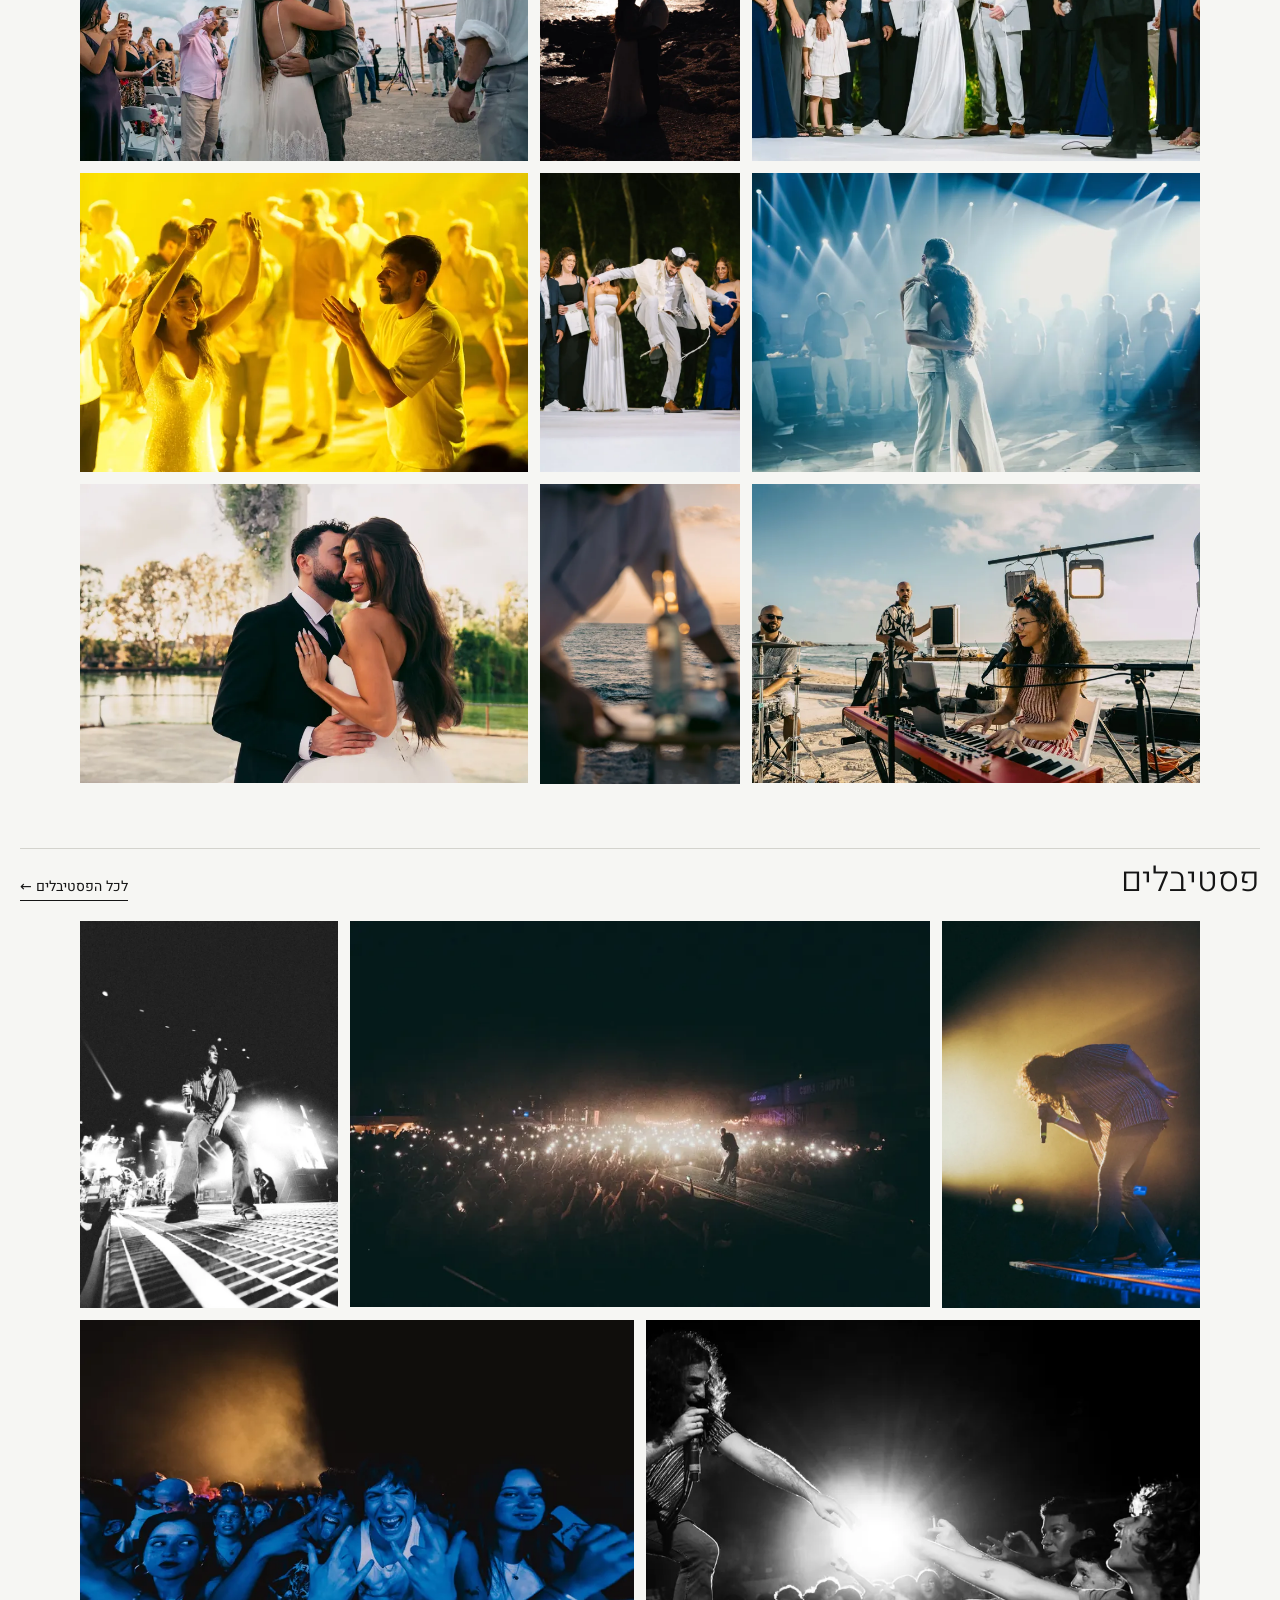
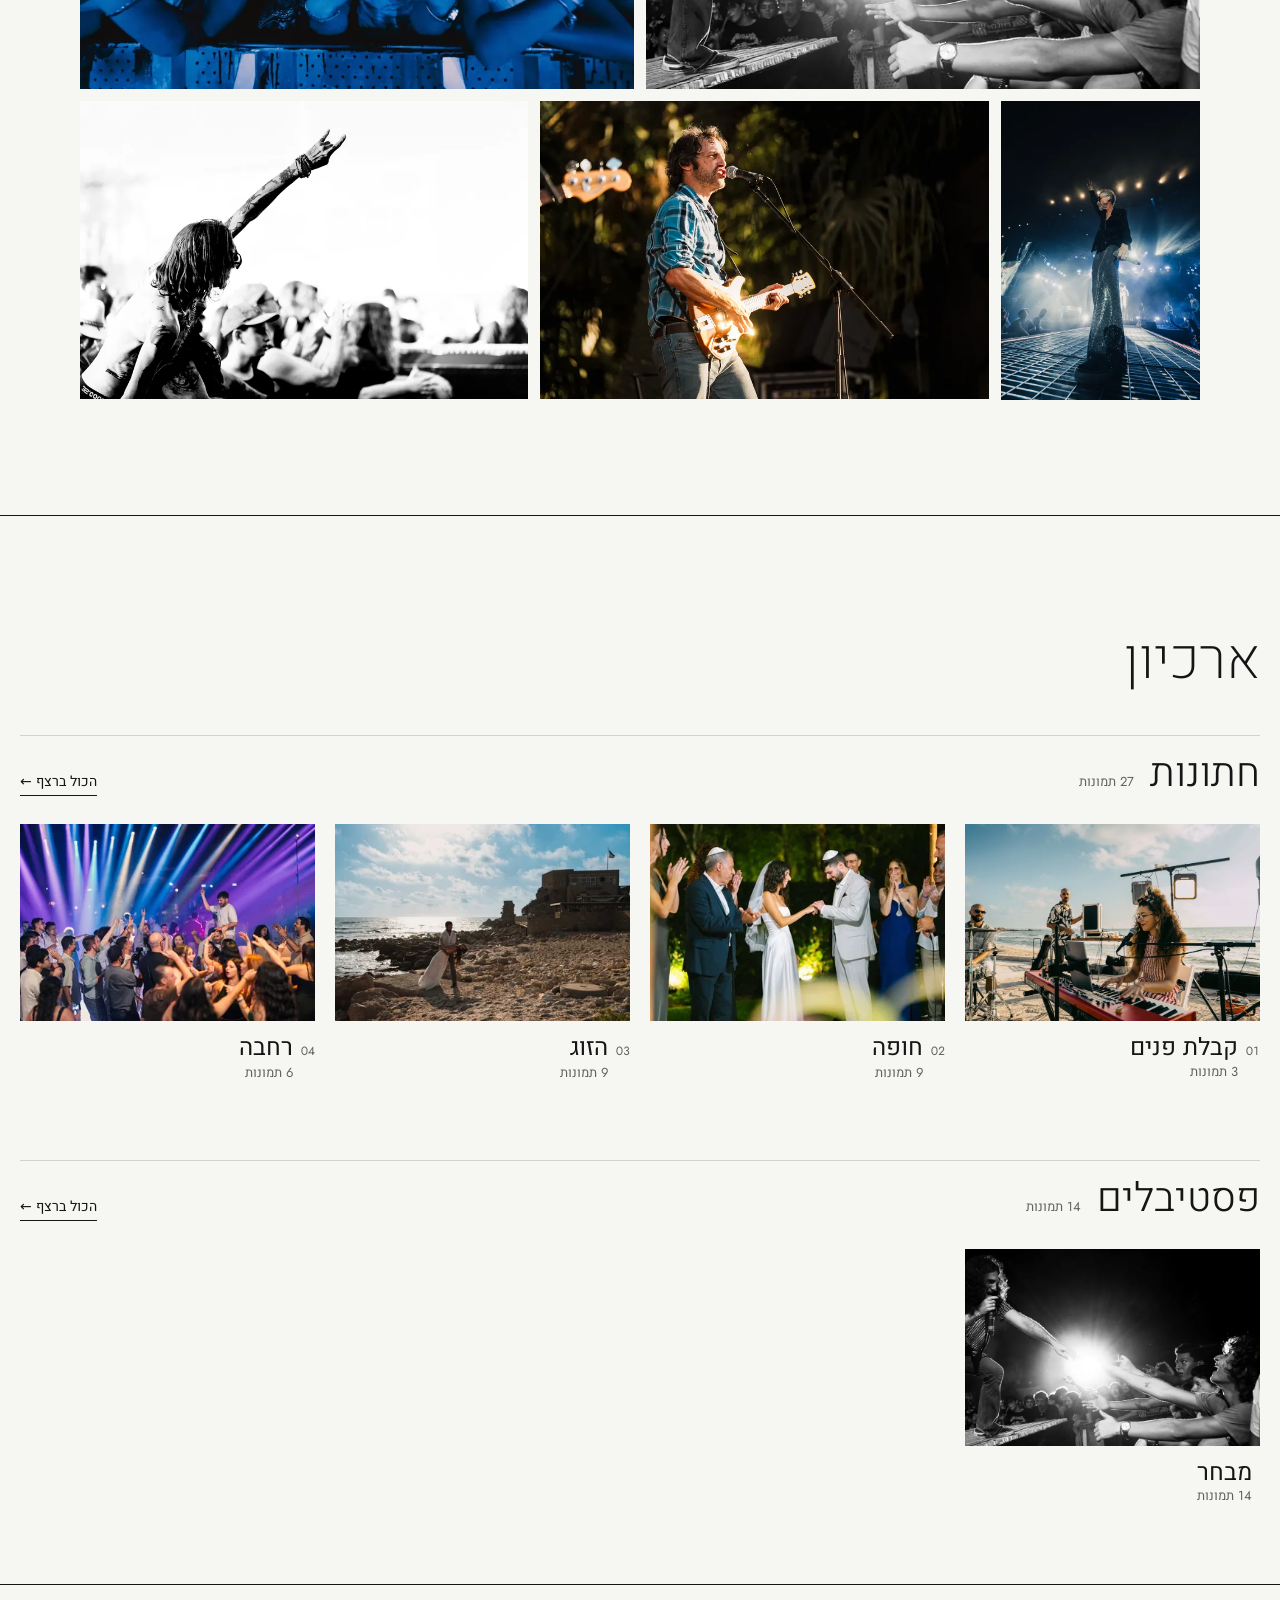
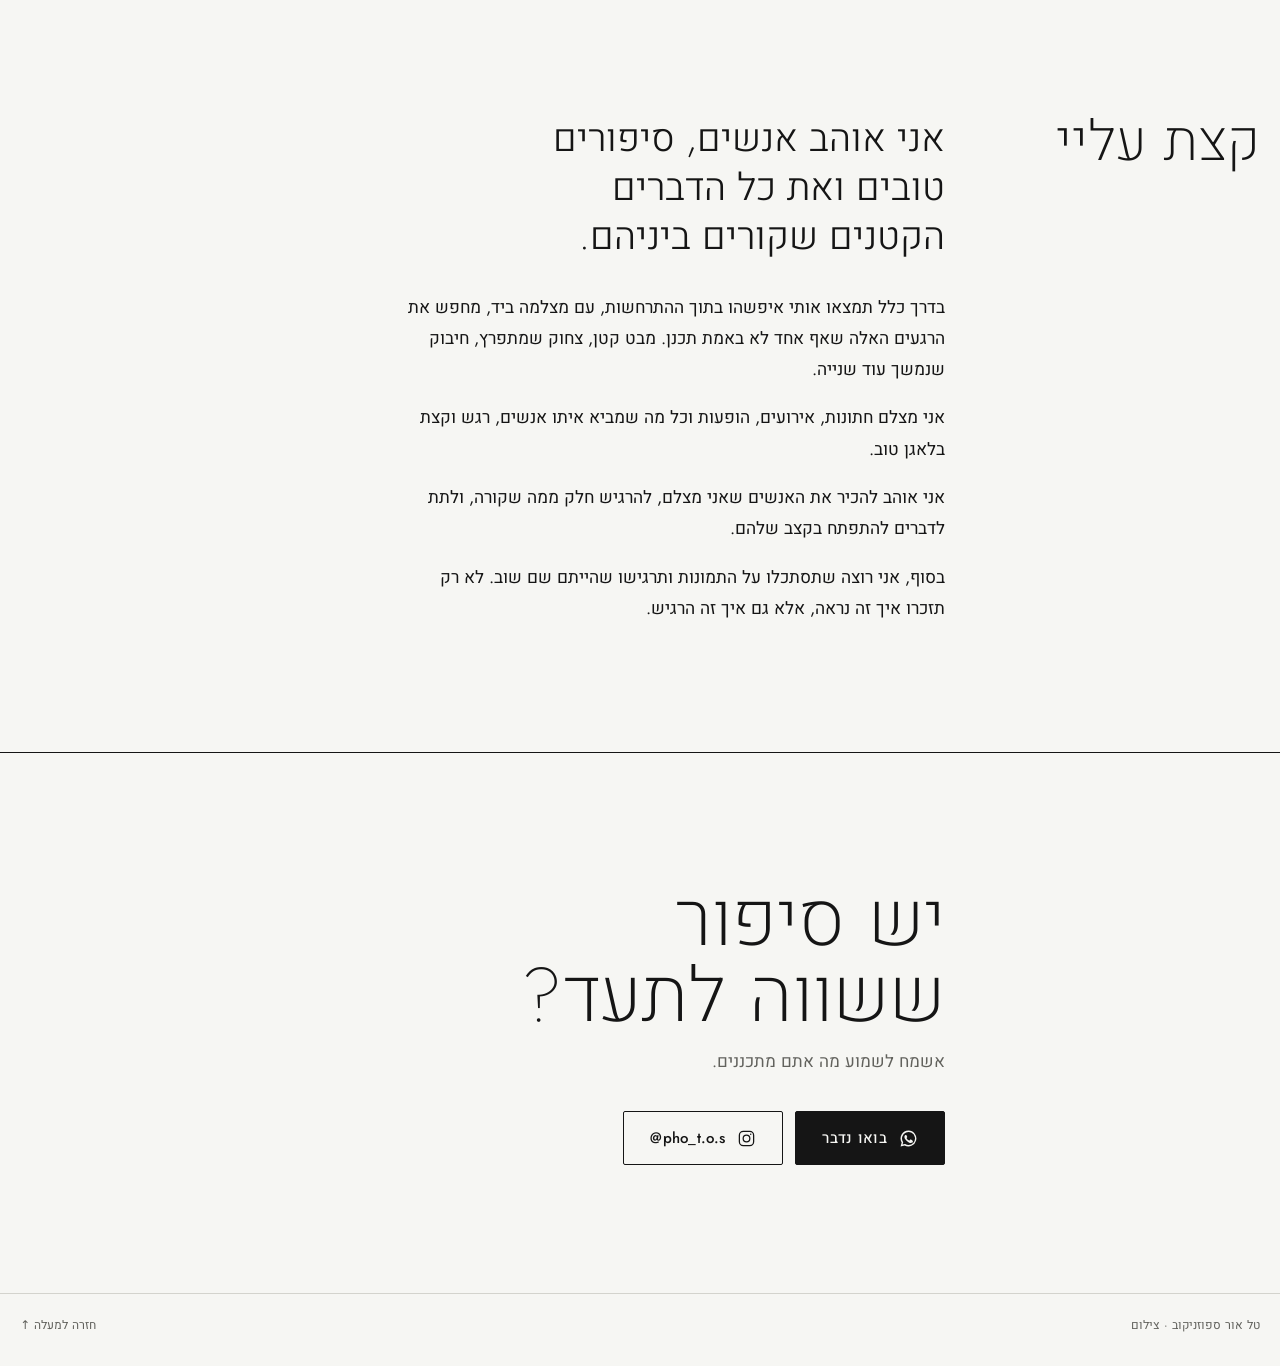
==== commit 78877b60: "Run motion after rendering galleries" ====
--- a/index.html
+++ b/index.html
@@ -110,8 +110,8 @@
 <script src="assets/data/stories.js"></script>
 <script src="assets/data/selected.js"></script>
 <script src="assets/site.js"></script>
-<script src="assets/motion.js"></script>
 <script src="assets/lightbox.js"></script>
 <script>Site.home(); Site.start();</script>
+<script src="assets/motion.js"></script>
 </body>
 </html>
--- a/assets/site.css
+++ b/assets/site.css
@@ -265,6 +265,7 @@
   @media (hover:hover) and (pointer:fine){
     .photo .zoom img{transition:transform .55s cubic-bezier(.2,.65,.3,1)}
     .photo .zoom:hover img{transform:scale(1.018)}
+    .hero .photo .zoom img,.hero .photo .zoom:hover img{transform:none;transition:none}
   }
 }
 @media (prefers-reduced-motion:reduce){
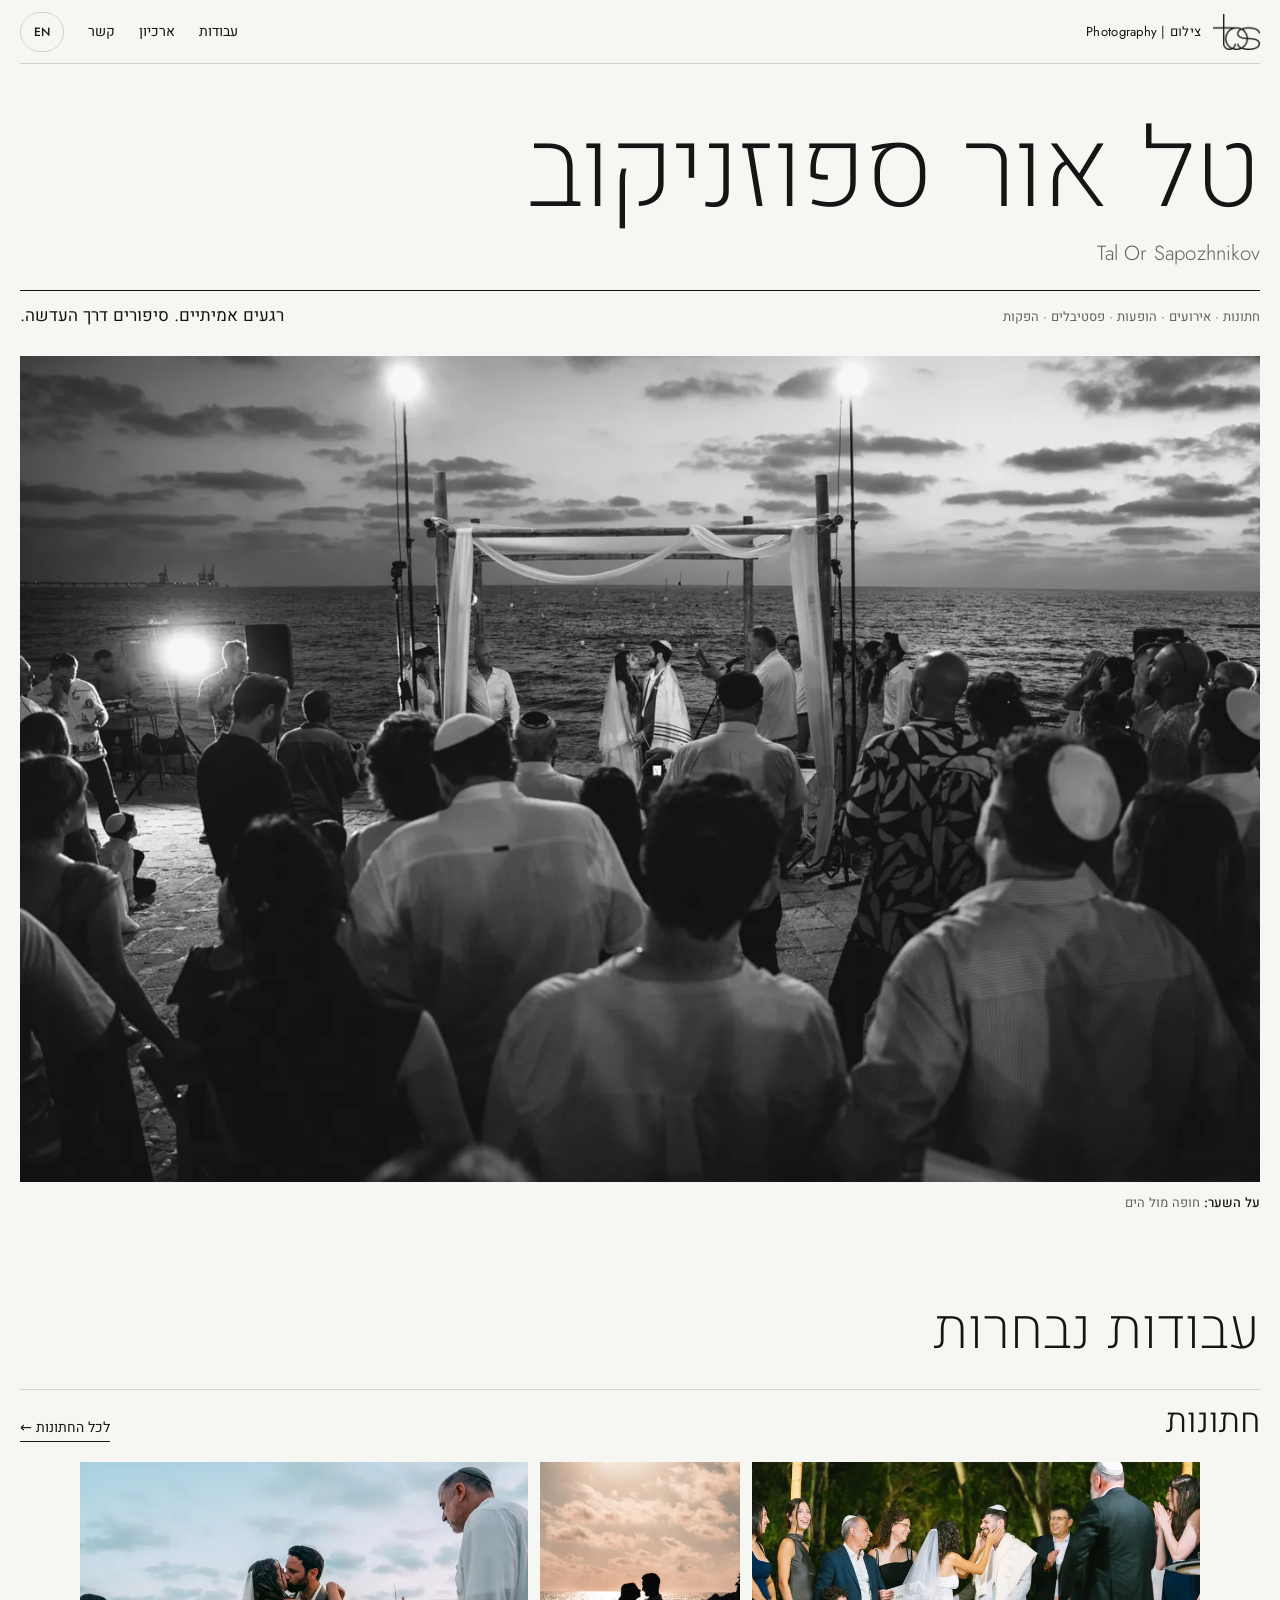
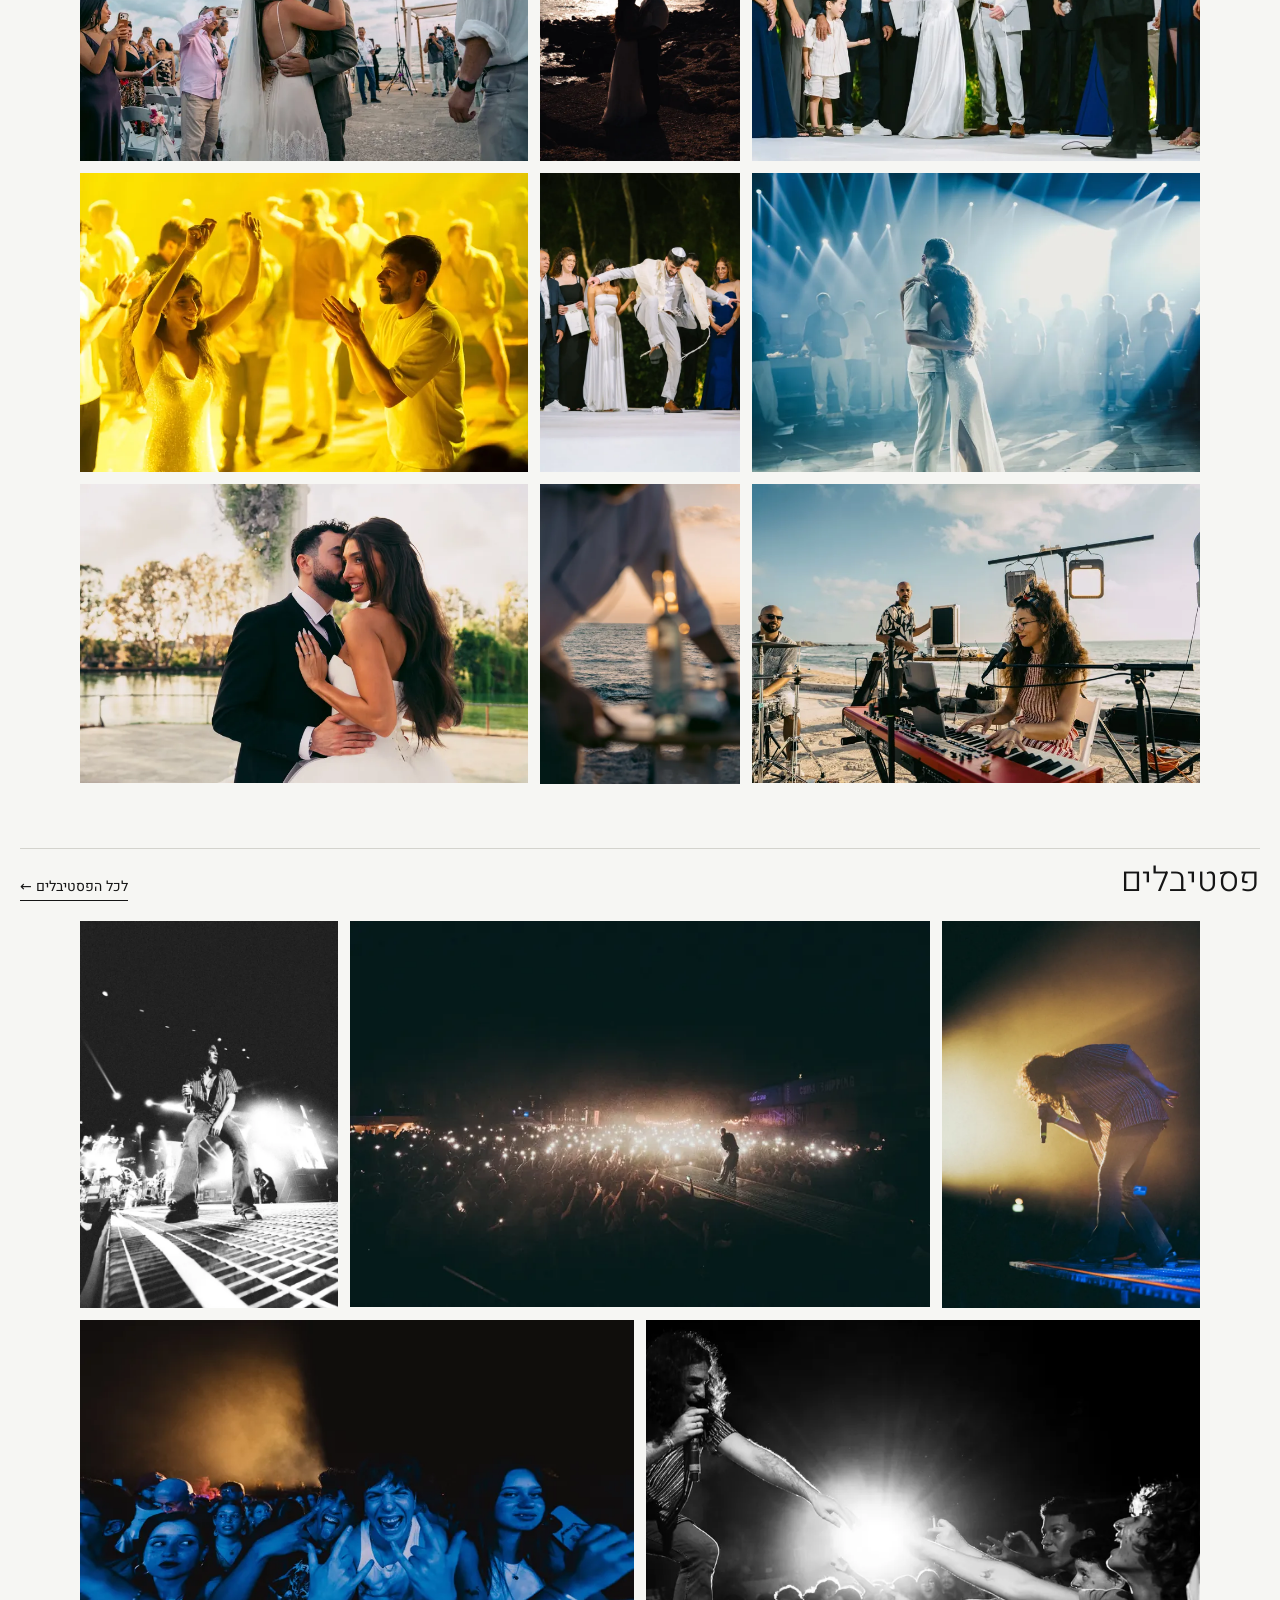
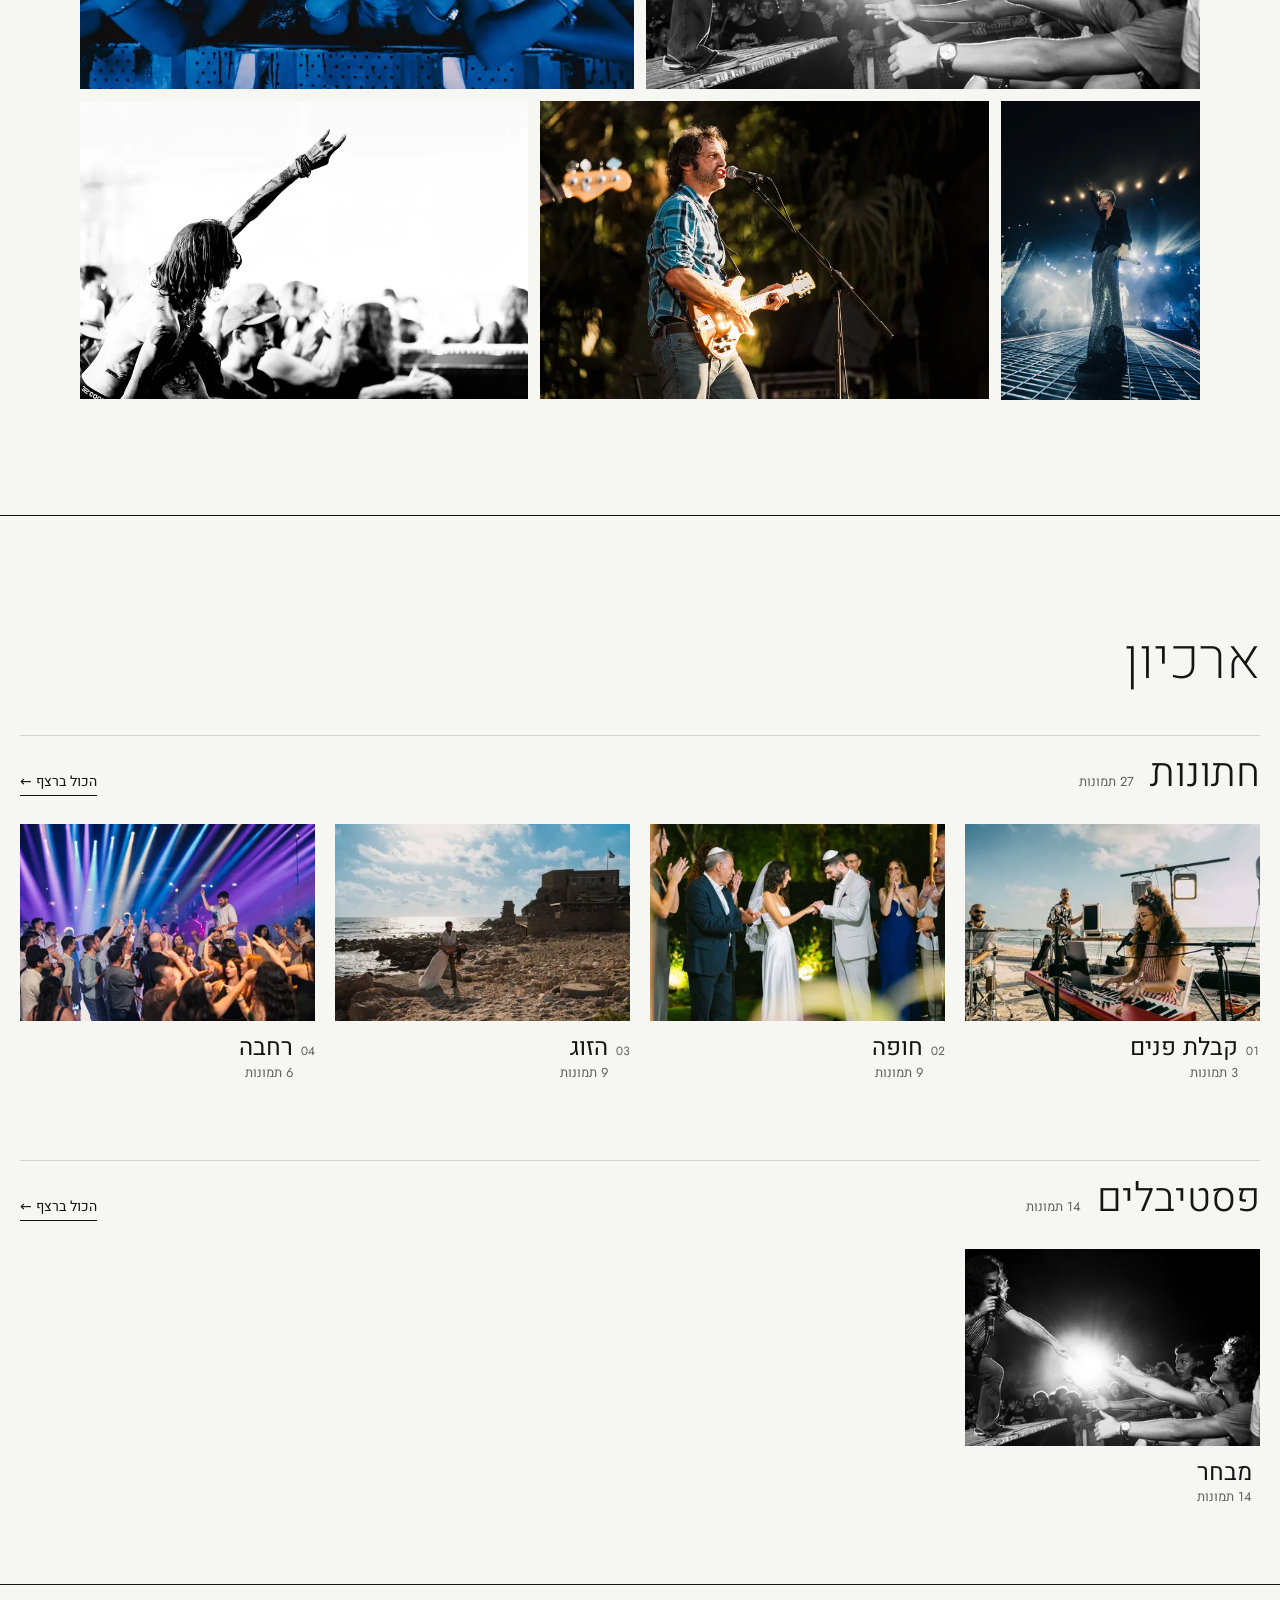
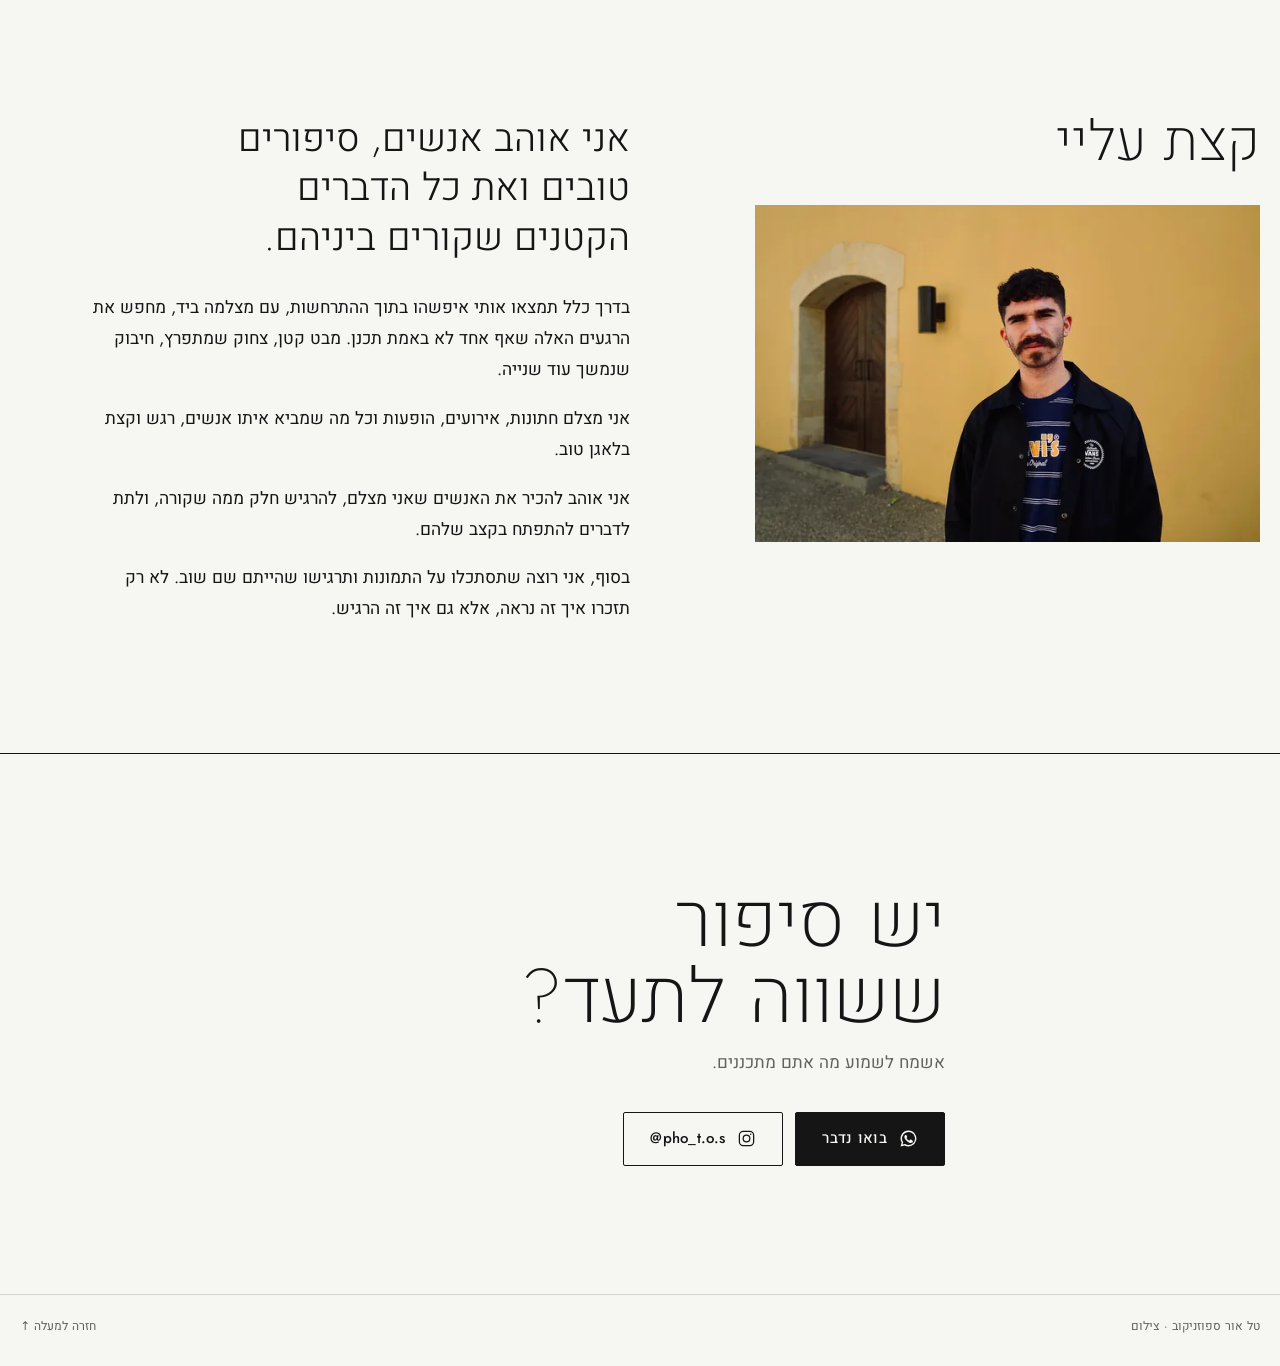
==== commit 0d3401f7: "Repeating, direction-aware scroll reveal; Tal's portrait in About Co-Authored-By: Claude Opus 5.5 <n" ====
--- a/index.html
+++ b/index.html
@@ -73,6 +73,10 @@
 
   <section class="about gut" id="about" aria-labelledby="about-h"><div class="page grid">
     <h2 id="about-h" data-en="About">קצת עליי</h2>
+    <figure class="portrait">
+      <img src="images/tal-portrait-1000.webp" srcset="images/tal-portrait-600.webp 600w, images/tal-portrait-1000.webp 1000w, images/tal-portrait-1500.webp 1500w" sizes="(min-width:1240px) 480px, (min-width:860px) 38vw, 100vw" width="1500" height="1002" loading="lazy" decoding="async"
+        alt="טל אור ספוזניקוב, במעיל שחור, מול קיר צהוב ודלת עץ" data-en-alt="Tal Or Sapozhnikov in a black jacket, standing by a yellow wall and a wooden door">
+    </figure>
     <div class="text">
       <p class="lede" data-en="I love people, good stories, and all the little things that happen in between.">אני אוהב אנשים, סיפורים טובים ואת כל הדברים הקטנים שקורים ביניהם.</p>
       <p data-en="You’ll usually find me somewhere in the middle of it all, camera in hand, looking for the moments nobody really planned. A passing glance, a burst of laughter, a hug that lasts just a second longer.">בדרך כלל תמצאו אותי איפשהו בתוך ההתרחשות, עם מצלמה ביד, מחפש את הרגעים האלה שאף אחד לא באמת תכנן. מבט קטן, צחוק שמתפרץ, חיבוק שנמשך עוד שנייה.</p>
--- a/assets/site.css
+++ b/assets/site.css
@@ -135,15 +135,19 @@
 .chapter h2{font-family:var(--serif);font-weight:200;font-size:clamp(32px,4.4vw,52px);line-height:1;margin:0}
 .chapter .more{margin-inline-start:auto}
 
-/* ---------- about: one readable column, the first line set larger ---------- */
+/* ---------- about: heading and portrait on one side, one readable column of text on the other ---------- */
 .about{padding-block:clamp(64px,10vw,130px);border-top:1px solid var(--ink)}
 .about h2{grid-column:1/-1;font-family:var(--serif);font-weight:200;font-size:clamp(34px,4.6vw,56px);line-height:1;margin:0 0 clamp(22px,3.4vw,36px)}
+.about .portrait{grid-column:1/-1;margin:0 0 clamp(26px,4vw,40px)}
+.about .portrait img{width:100%;height:auto;background:var(--plate)}
 .about .text{grid-column:1/-1;display:grid;gap:1.1em;max-width:34em}
 .about .text p{margin:0;font-size:clamp(17px,1.35vw,19px);line-height:1.8;text-wrap:pretty}
 .about .text .lede{font-family:var(--serif);font-weight:300;font-size:clamp(25px,3vw,38px);line-height:1.3;max-width:22ch;margin-bottom:.35em;text-wrap:balance}
 @media (min-width:860px){
-  .about h2{grid-column:1/4}
-  .about .text{grid-column:4/-1}
+  .about .grid{grid-template-rows:auto 1fr;align-items:start}
+  .about h2{grid-column:1/6;grid-row:1}
+  .about .portrait{grid-column:1/6;grid-row:2;margin:0}
+  .about .text{grid-column:7/-1;grid-row:1/3}
 }
 
 /* ---------- closing page: contact ---------- */
@@ -224,21 +228,25 @@
 
 /* ---------- full-screen viewer ---------- */
 html.lb-open,html.lb-open body{overflow:hidden}
-.lb{position:fixed;inset:0;z-index:100;background:#0b0b0b;color:#f6f6f3;display:grid;grid-template:1fr / 1fr;opacity:0;transition:opacity .24s ease}
+/* the page stays recognisable behind a dark veil; the photo floats above it */
+.lb{position:fixed;inset:0;z-index:100;background:rgba(14,14,13,.84);color:#f6f6f3;display:grid;grid-template:1fr / 1fr;opacity:0;transition:opacity .26s ease}
 .lb.on{opacity:1}
 .lb[hidden]{display:none!important}
 .lb-stage{grid-area:1/1;display:flex;align-items:center;justify-content:center;
   padding:calc(56px + env(safe-area-inset-top,0px)) max(12px,env(safe-area-inset-right,0px)) calc(20px + env(safe-area-inset-bottom,0px)) max(12px,env(safe-area-inset-left,0px));
   touch-action:pinch-zoom;min-height:0}
-.lb-img{display:block;max-width:100%;max-height:100%;width:auto;height:auto;object-fit:contain;user-select:none;-webkit-user-drag:none;transition:transform .2s ease,opacity .2s ease}
+.lb-img{display:block;max-width:100%;max-height:100%;width:auto;height:auto;object-fit:contain;user-select:none;-webkit-user-drag:none;
+  box-shadow:0 24px 70px -18px rgba(0,0,0,.6),0 2px 10px rgba(0,0,0,.25);
+  transition:transform .3s cubic-bezier(.22,.61,.36,1),opacity .3s ease}
+.lb:not(.on) .lb-img{opacity:0;transform:scale(.975)}
 .lb-img.fade{animation:lbIn .24s ease}
 @keyframes lbIn{from{opacity:.35}to{opacity:1}}
 .lb-bar{grid-area:1/1;align-self:start;display:flex;justify-content:space-between;align-items:center;gap:12px;
   padding:calc(6px + env(safe-area-inset-top,0px)) max(10px,env(safe-area-inset-right,0px)) 0 max(16px,env(safe-area-inset-left,0px));pointer-events:none}
 .lb-bar > *{pointer-events:auto}
-.lb-count{font:400 13px var(--sans);letter-spacing:.06em;color:rgba(246,246,243,.7);font-variant-numeric:tabular-nums;direction:ltr}
-.lb-btn{display:grid;place-items:center;width:48px;height:48px;border:0;border-radius:50%;background:transparent;color:#f6f6f3;cursor:pointer;opacity:.75;transition:opacity .2s ease,background-color .2s ease}
-.lb-btn:hover,.lb-btn:focus-visible{opacity:1;background:rgba(246,246,243,.08)}
+.lb-count{font:400 13px var(--sans);letter-spacing:.06em;color:rgba(246,246,243,.85);background:rgba(14,14,13,.55);padding:5px 10px;border-radius:99px;font-variant-numeric:tabular-nums;direction:ltr}
+.lb-btn{display:grid;place-items:center;width:48px;height:48px;border:0;border-radius:50%;background:rgba(14,14,13,.45);color:#f6f6f3;cursor:pointer;opacity:.75;transition:opacity .2s ease,background-color .2s ease}
+.lb-btn:hover,.lb-btn:focus-visible{opacity:1;background:rgba(14,14,13,.7)}
 .lb-btn:focus-visible{outline:2px solid #f6f6f3;outline-offset:2px}
 .lb-btn svg{width:26px;height:26px}
 .lb-side{grid-area:1/1;align-self:center;z-index:1}
@@ -252,22 +260,24 @@
 @media (min-width:900px){.lb-stage{padding-inline:max(76px,env(safe-area-inset-left,0px))}}
 @media (prefers-reduced-motion:reduce){.lb,.lb-img{transition:none}.lb-img.fade{animation:none}}
 
-
-/* ---------- subtle editorial motion ---------- */
+/* ---------- scroll reveal (assets/motion.js) ----------
+   Hidden only while the script runs; delays come from --reveal-delay, set per row. */
 @media (prefers-reduced-motion:no-preference){
   html.motion-ready .reveal{
     opacity:0;
-    transform:translateY(10px);
-    transition:opacity .55s ease,transform .55s cubic-bezier(.2,.65,.3,1);
+    transform:translate3d(0,16px,0);
+    transition:opacity .6s cubic-bezier(.22,.61,.36,1) var(--reveal-delay,0ms),
+               transform .75s cubic-bezier(.22,.61,.36,1) var(--reveal-delay,0ms);
   }
+  html.motion-ready .reveal.from-above{transform:translate3d(0,-16px,0)}
   html.motion-ready .reveal.is-visible{opacity:1;transform:none}
-  .photo{overflow:hidden}
+
+  /* hover only where there is a real mouse; the cover stays still */
   @media (hover:hover) and (pointer:fine){
-    .photo .zoom img{transition:transform .55s cubic-bezier(.2,.65,.3,1)}
-    .photo .zoom:hover img{transform:scale(1.018)}
-    .hero .photo .zoom img,.hero .photo .zoom:hover img{transform:none;transition:none}
+    .seq .photo{overflow:hidden}
+    .seq .zoom img{transition:transform .6s cubic-bezier(.22,.61,.36,1)}
+    .seq .zoom:hover img{transform:scale(1.018)}
   }
 }
-@media (prefers-reduced-motion:reduce){
-  html.motion-ready .reveal{opacity:1;transform:none;transition:none}
-}
+@media (prefers-reduced-motion:reduce){html.motion-ready .reveal{opacity:1;transform:none;transition:none}}
+@media print{html.motion-ready .reveal{opacity:1!important;transform:none!important}}
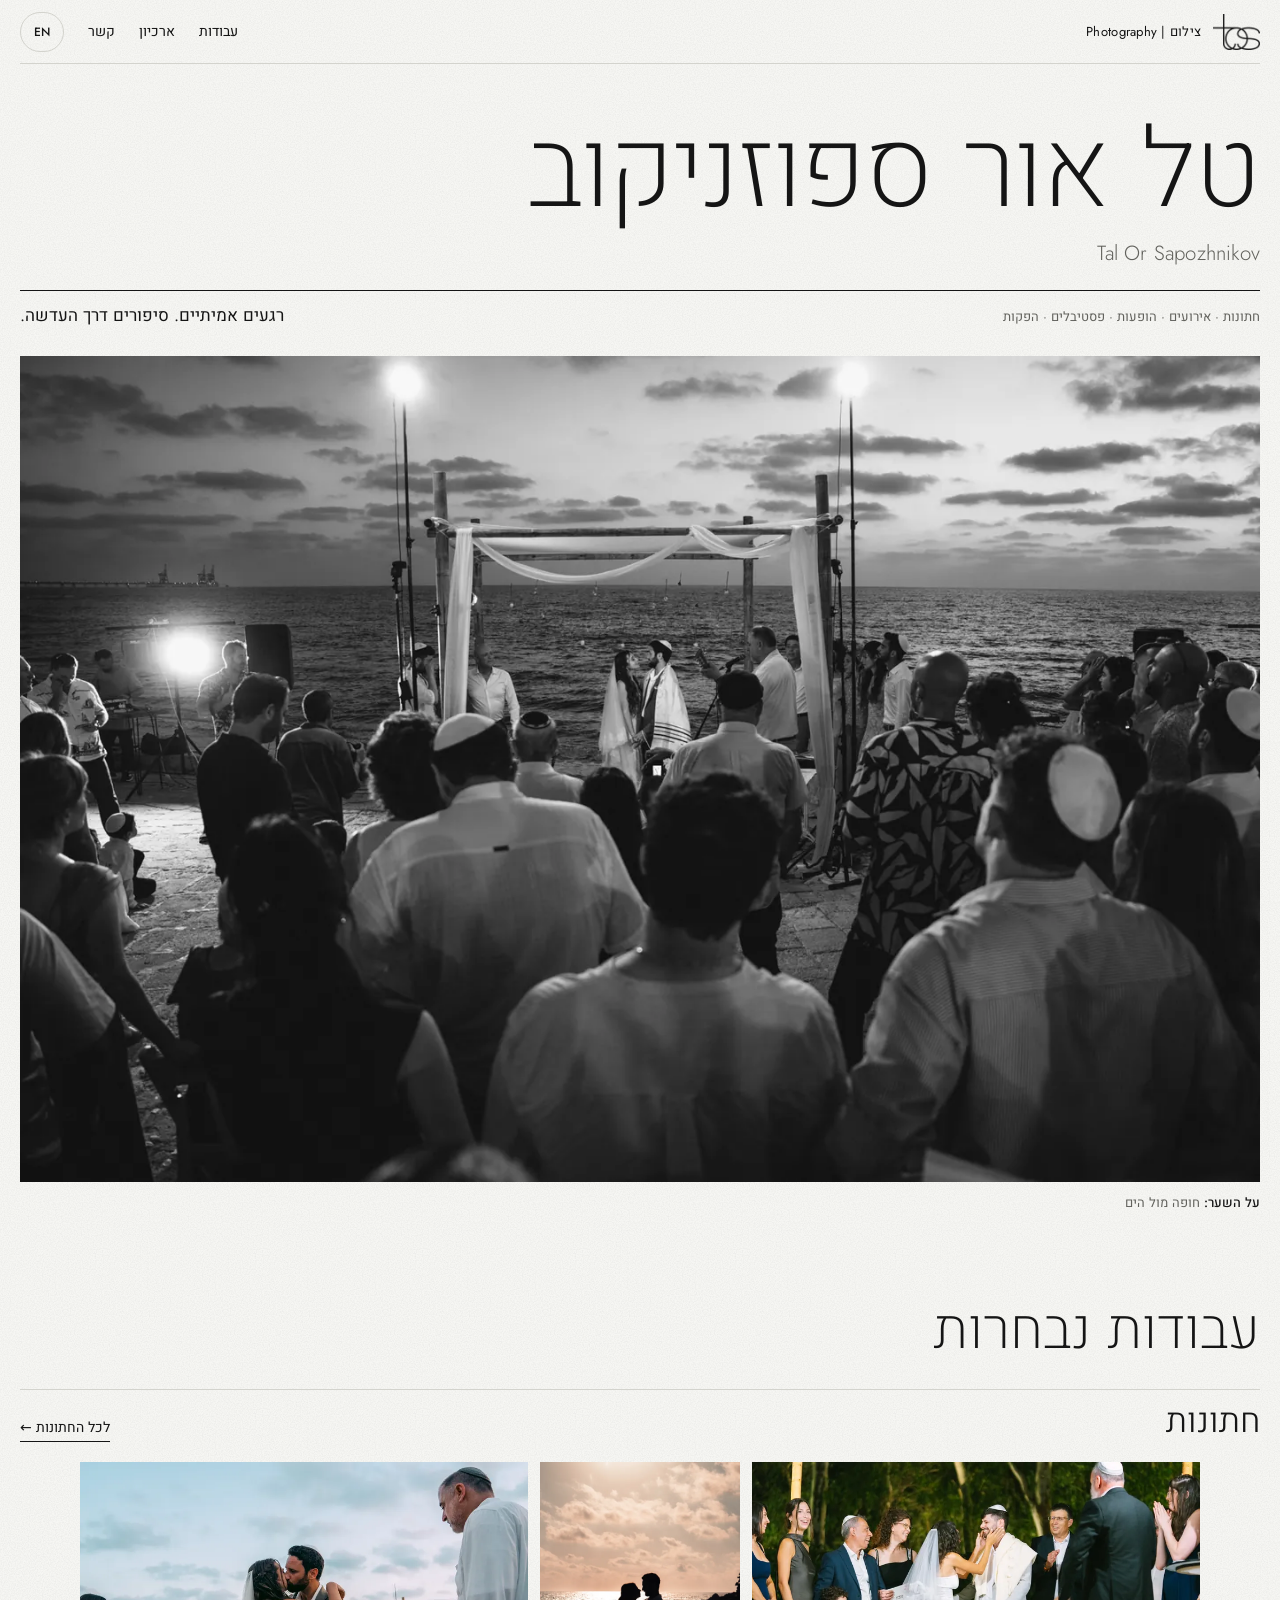
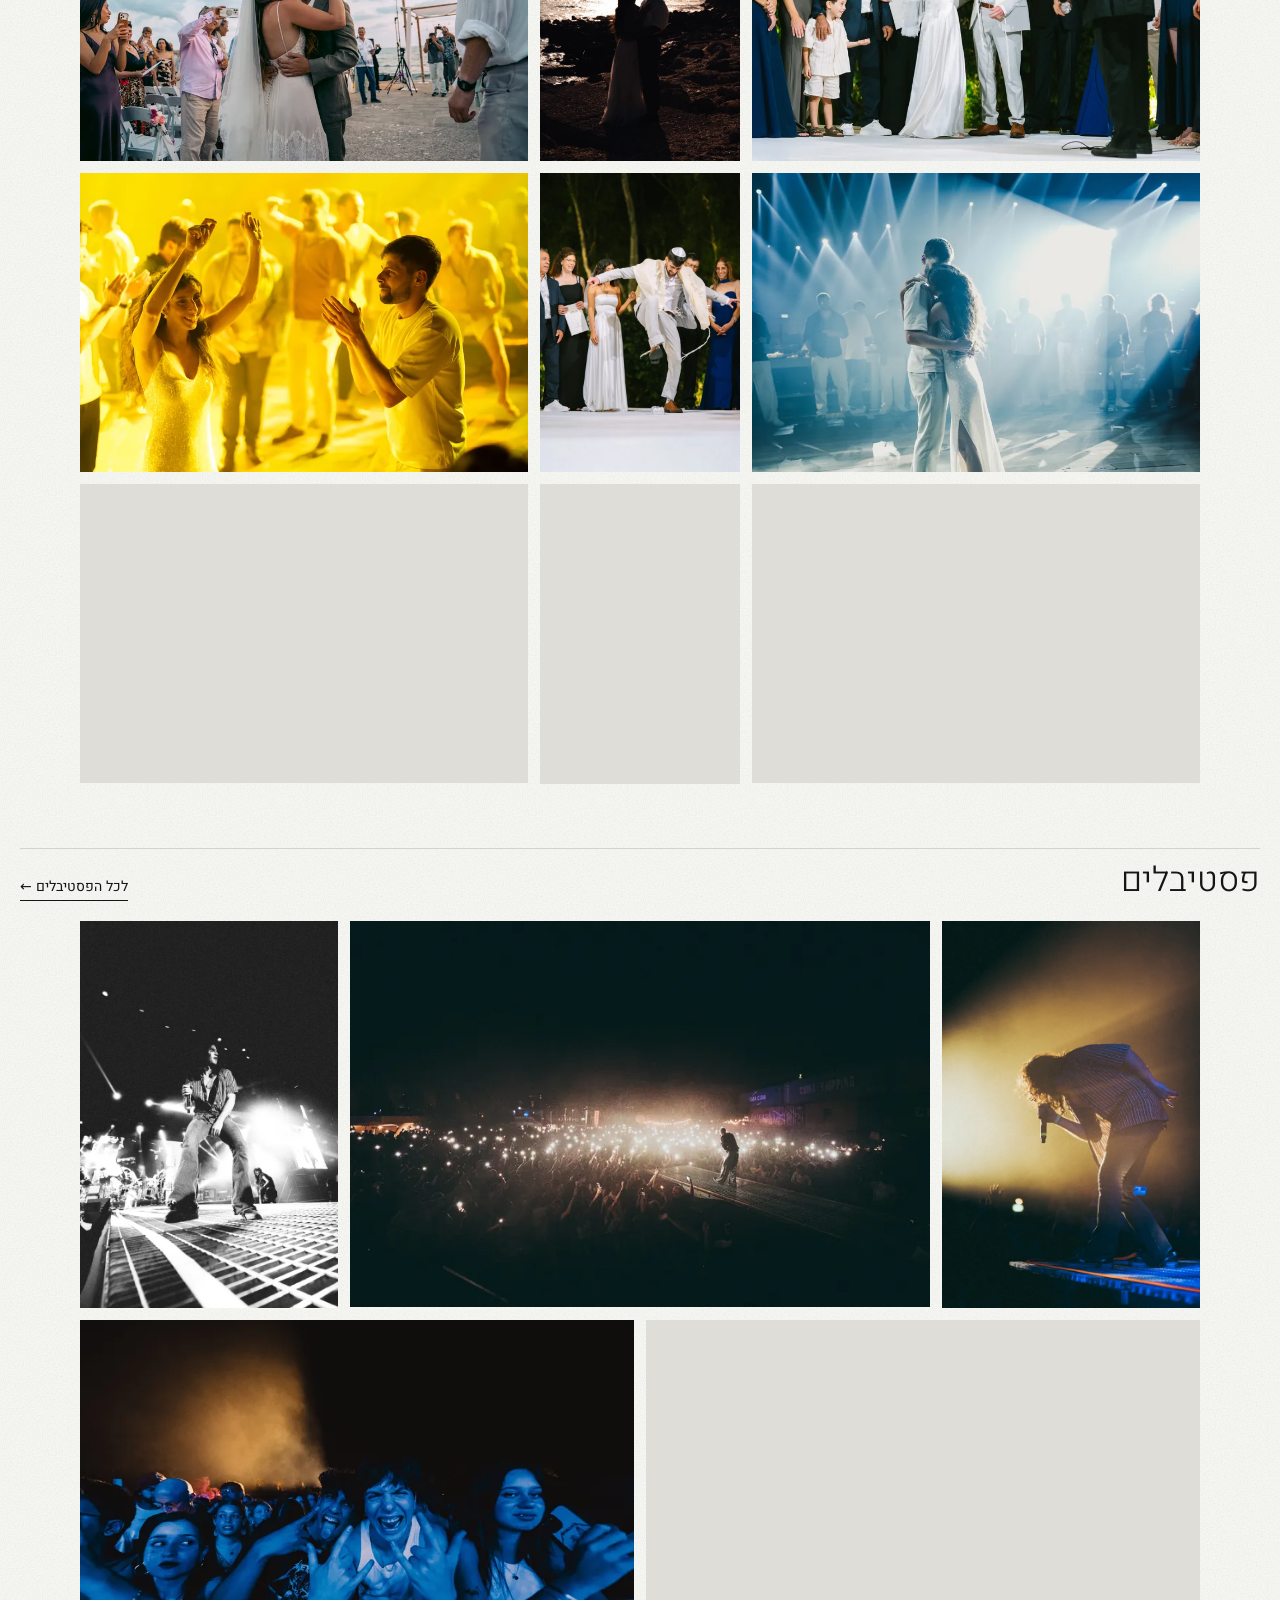
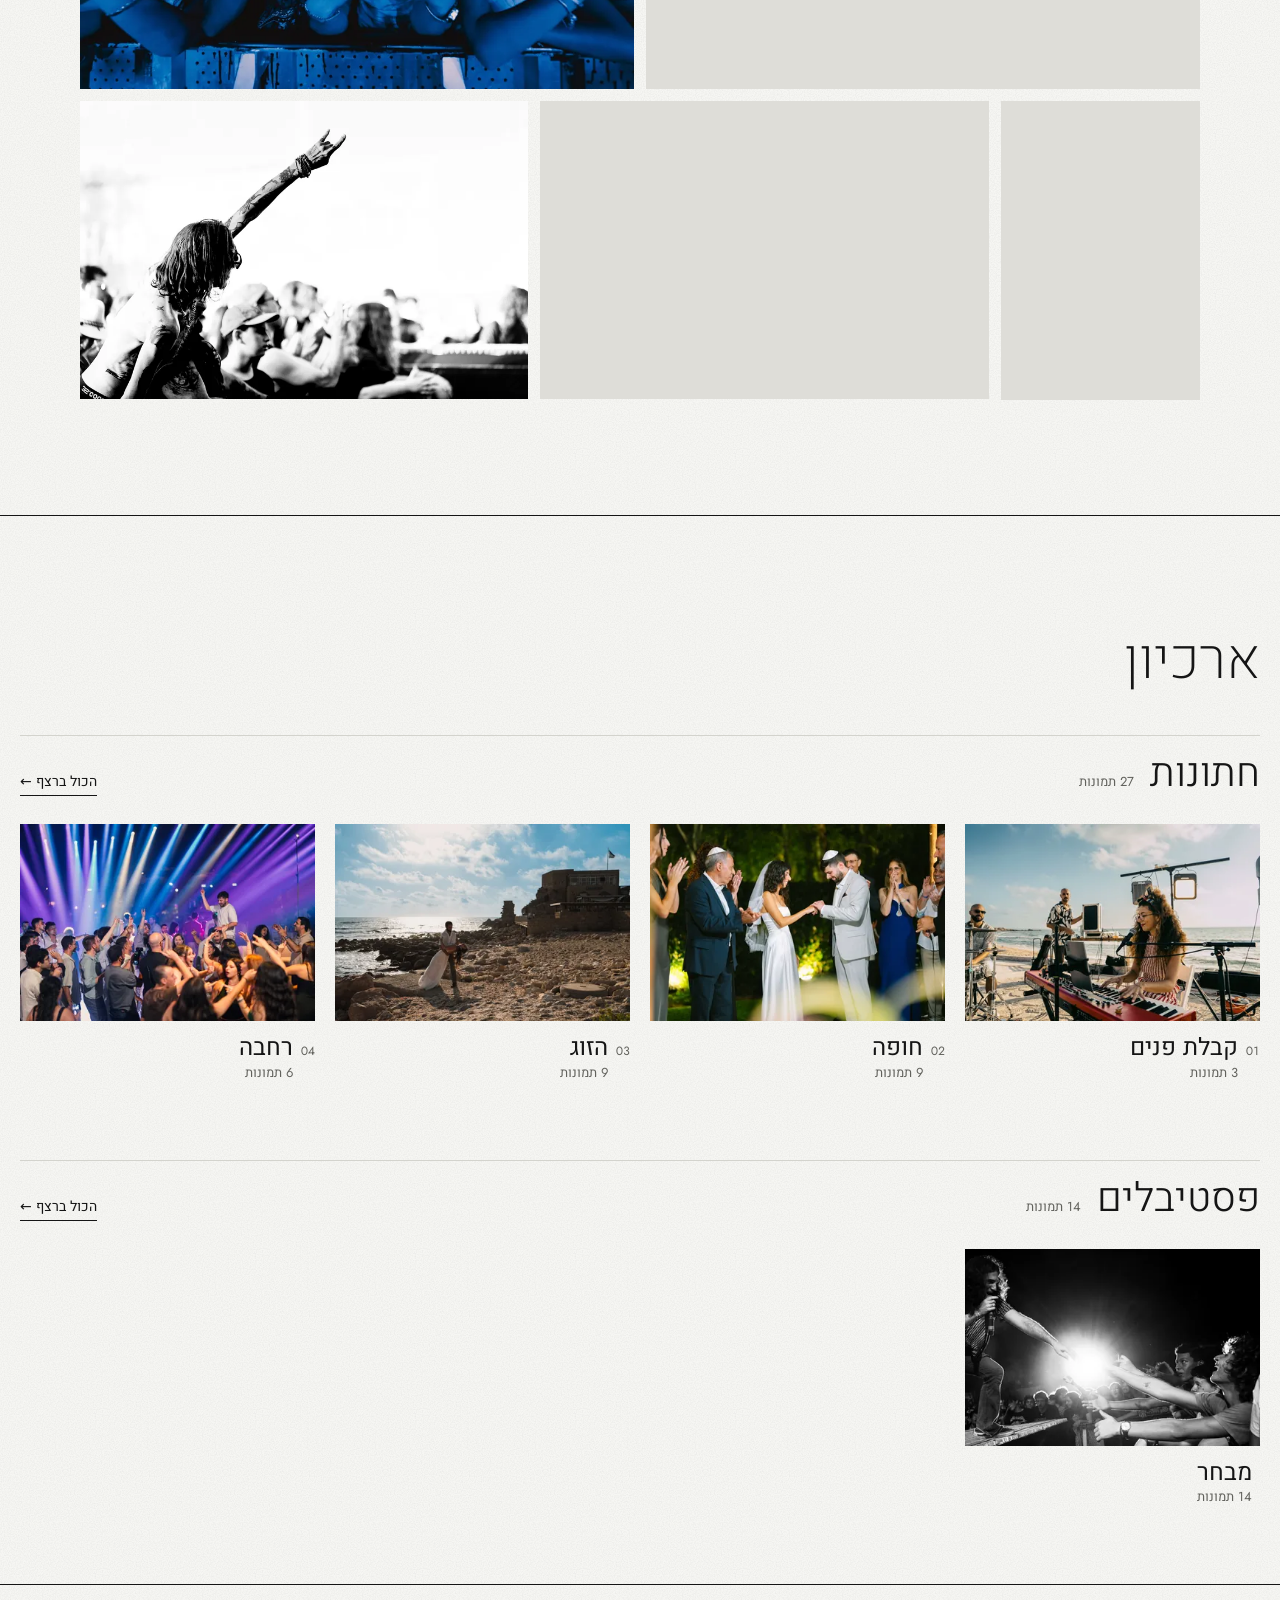
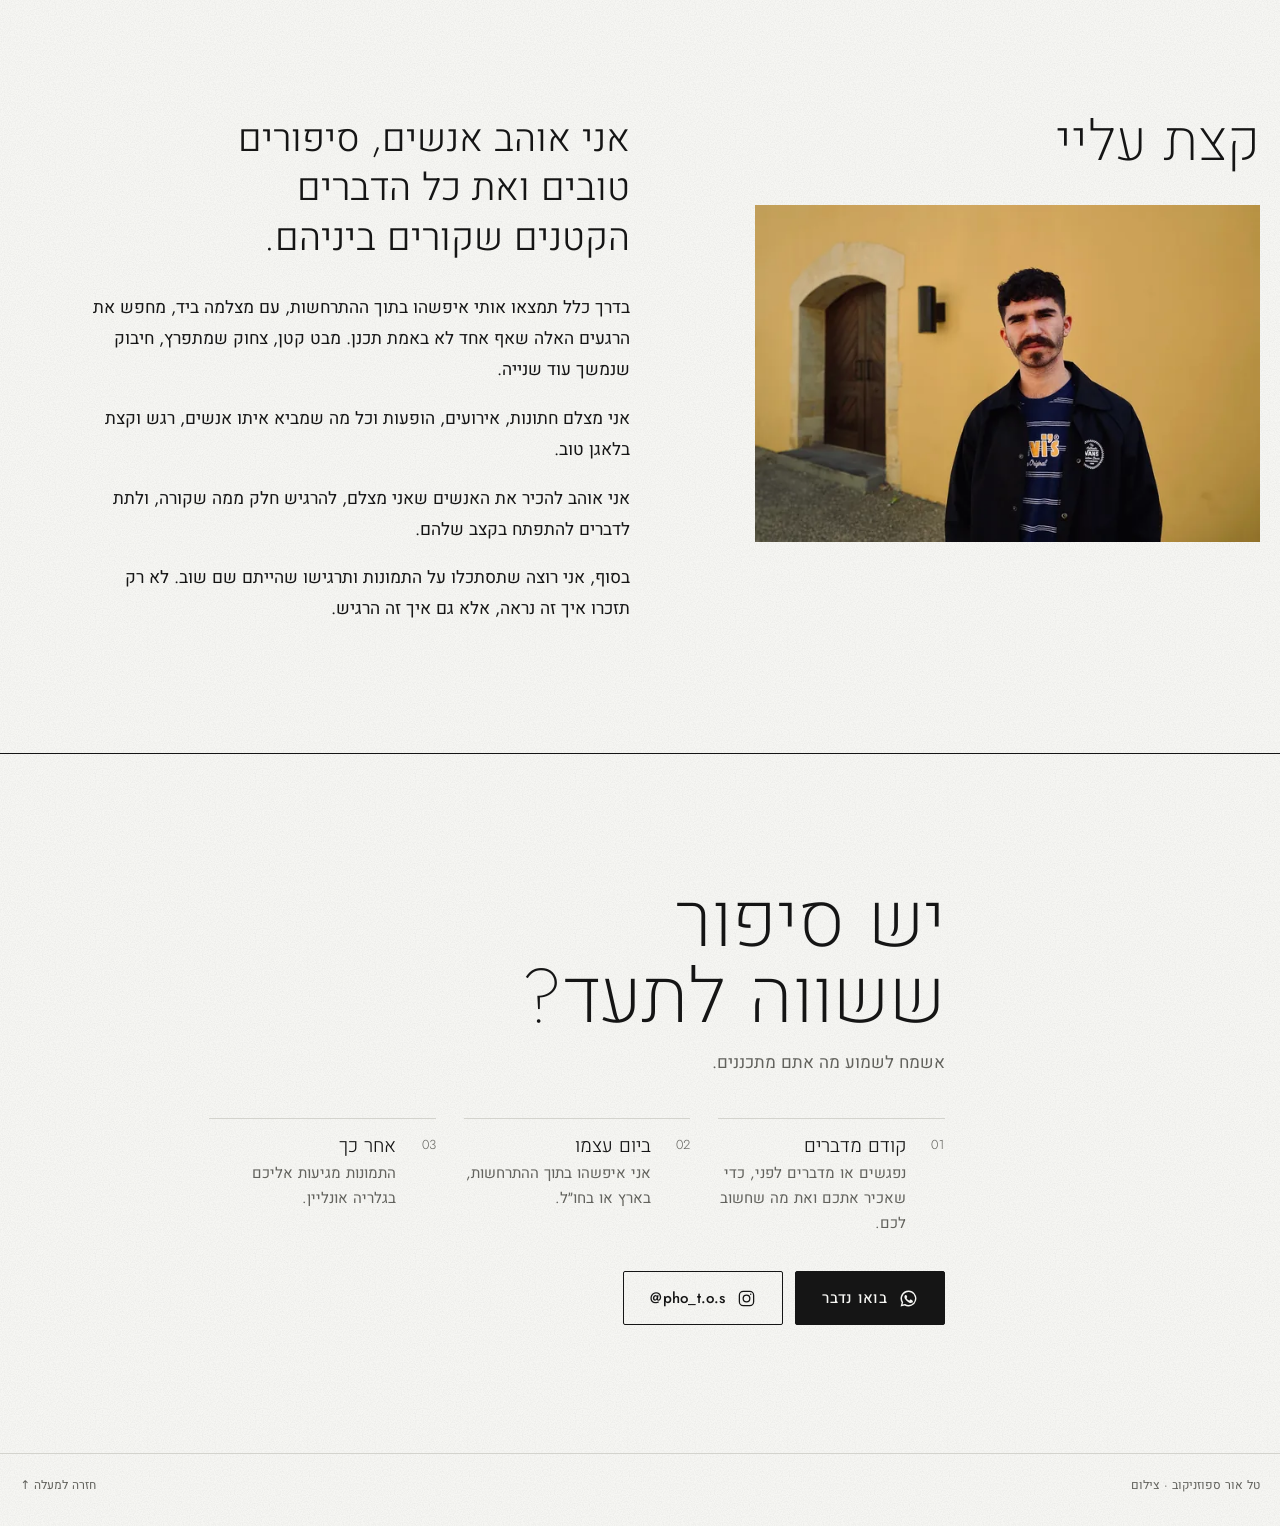
==== commit 7fabc696: "Draft: subtle paper grain and a three-step how-it-works in the contact section Co-Authored-By: Claud" ====
--- a/index.html
+++ b/index.html
@@ -90,6 +90,11 @@
     <div class="inner">
       <h2 id="contact-h" data-en="Have a story worth capturing?">יש סיפור ששווה לתעד?</h2>
       <p data-en="I’d love to hear what you’re planning.">אשמח לשמוע מה אתם מתכננים.</p>
+      <ol class="how">
+        <li><h3 data-en="First, we talk">קודם מדברים</h3><p data-en="We meet or talk beforehand, so I can get to know you and what matters to you.">נפגשים או מדברים לפני, כדי שאכיר אתכם ואת מה שחשוב לכם.</p></li>
+        <li><h3 data-en="On the day">ביום עצמו</h3><p data-en="I’m somewhere in the middle of it all, at home or abroad.">אני איפשהו בתוך ההתרחשות, בארץ או בחו״ל.</p></li>
+        <li><h3 data-en="Afterwards">אחר כך</h3><p data-en="Your photographs arrive in an online gallery.">התמונות מגיעות אליכם בגלריה אונליין.</p></li>
+      </ol>
       <div class="actions">
         <a class="btn btn-dark" href="https://wa.me/message/S3TUYMIDEZYNF1" target="_blank" rel="noopener">
           <svg viewBox="0 0 24 24" aria-hidden="true" focusable="false"><path fill="currentColor" d="M12 2a10 10 0 0 0-8.6 15.1L2 22l5-1.3A10 10 0 1 0 12 2Zm0 18.2a8.2 8.2 0 0 1-4.2-1.2l-.3-.2-3 .8.8-2.9-.2-.3A8.2 8.2 0 1 1 12 20.2Zm4.5-6.1c-.2-.1-1.5-.7-1.7-.8-.2-.1-.4-.1-.6.1l-.8 1c-.1.2-.3.2-.5.1a6.7 6.7 0 0 1-3.3-2.9c-.2-.4.2-.4.7-1.3.1-.2 0-.3 0-.4l-.8-1.8c-.2-.5-.4-.4-.6-.4h-.5a1 1 0 0 0-.7.3 3 3 0 0 0-.9 2.2 5.2 5.2 0 0 0 1.1 2.7 11.8 11.8 0 0 0 4.5 4c1.7.7 2.3.8 3.2.6a2.7 2.7 0 0 0 1.8-1.2 2.2 2.2 0 0 0 .1-1.3c0-.1-.2-.2-.4-.3Z"/></svg>
--- a/assets/site.css
+++ b/assets/site.css
@@ -3,6 +3,8 @@
    One light "paper" look on purpose; colours are set explicitly so it reads the same on any device theme. */
 :root{
   --paper:#f6f6f3;
+  /* a barely-there paper grain, painted behind everything; the photographs themselves stay clean */
+  --grain:url("data:image/svg+xml,%3Csvg xmlns='http://www.w3.org/2000/svg' width='160' height='160'%3E%3Cfilter id='g'%3E%3CfeTurbulence type='fractalNoise' baseFrequency='.85' numOctaves='2' stitchTiles='stitch'/%3E%3CfeColorMatrix values='0 0 0 0 .08 0 0 0 0 .08 0 0 0 0 .07 0 0 0 1 -.35'/%3E%3C/filter%3E%3Crect width='160' height='160' filter='url(%23g)' opacity='.12'/%3E%3C/svg%3E");
   --ink:#151515;
   --grey:#62625d;
   --rule:#d3d3cd;
@@ -18,7 +20,7 @@
 *,*::before,*::after{box-sizing:border-box}
 html{-webkit-text-size-adjust:100%}
 @media (prefers-reduced-motion:no-preference){html{scroll-behavior:smooth}}
-body{margin:0;background:var(--paper);color:var(--ink);font-family:var(--sans);font-weight:400;font-size:16px;line-height:1.65;text-rendering:optimizeLegibility;-webkit-font-smoothing:antialiased}
+body{margin:0;background:var(--paper) var(--grain) repeat;color:var(--ink);font-family:var(--sans);font-weight:400;font-size:16px;line-height:1.65;text-rendering:optimizeLegibility;-webkit-font-smoothing:antialiased}
 img{max-width:100%;height:auto;display:block}
 a{color:inherit}
 h1,h2,h3{text-wrap:balance}
@@ -155,6 +157,13 @@
 .contact .inner{grid-column:1/-1;display:grid;gap:14px}
 .contact h2{font-family:var(--serif);font-weight:200;font-size:clamp(38px,6vw,76px);line-height:1;margin:0;max-width:13ch}
 .contact p{margin:0;font-size:17px;color:var(--grey)}
+/* how it works: three quiet steps between the invitation and the buttons */
+.how{list-style:none;margin:clamp(18px,3vw,28px) 0 0;padding:0;display:grid;gap:18px;max-width:46em;counter-reset:how}
+.how li{counter-increment:how;display:grid;grid-template-columns:2.2em 1fr;grid-template-rows:auto 1fr;align-content:start;column-gap:4px;padding-top:14px;border-top:1px solid var(--rule)}
+.how li::before{content:counter(how,decimal-leading-zero);grid-row:1/3;font:300 13px/1.9 var(--sans);color:var(--grey);font-variant-numeric:tabular-nums}
+.how h3{margin:0;font-family:var(--serif);font-weight:300;font-size:19px;line-height:1.4}
+.how p{margin:2px 0 0;font-size:15px;line-height:1.65}
+@media (min-width:860px){.how{grid-template-columns:repeat(3,1fr);gap:28px}}
 .actions{display:grid;gap:12px;margin-top:22px}
 .btn{display:inline-flex;align-items:center;justify-content:center;gap:12px;min-height:54px;padding:0 26px;border:1px solid var(--ink);border-radius:2px;font:500 15px/1 var(--sans);letter-spacing:.02em;text-decoration:none;transition:background-color .2s ease,color .2s ease}
 .btn svg{width:19px;height:19px;flex:none}
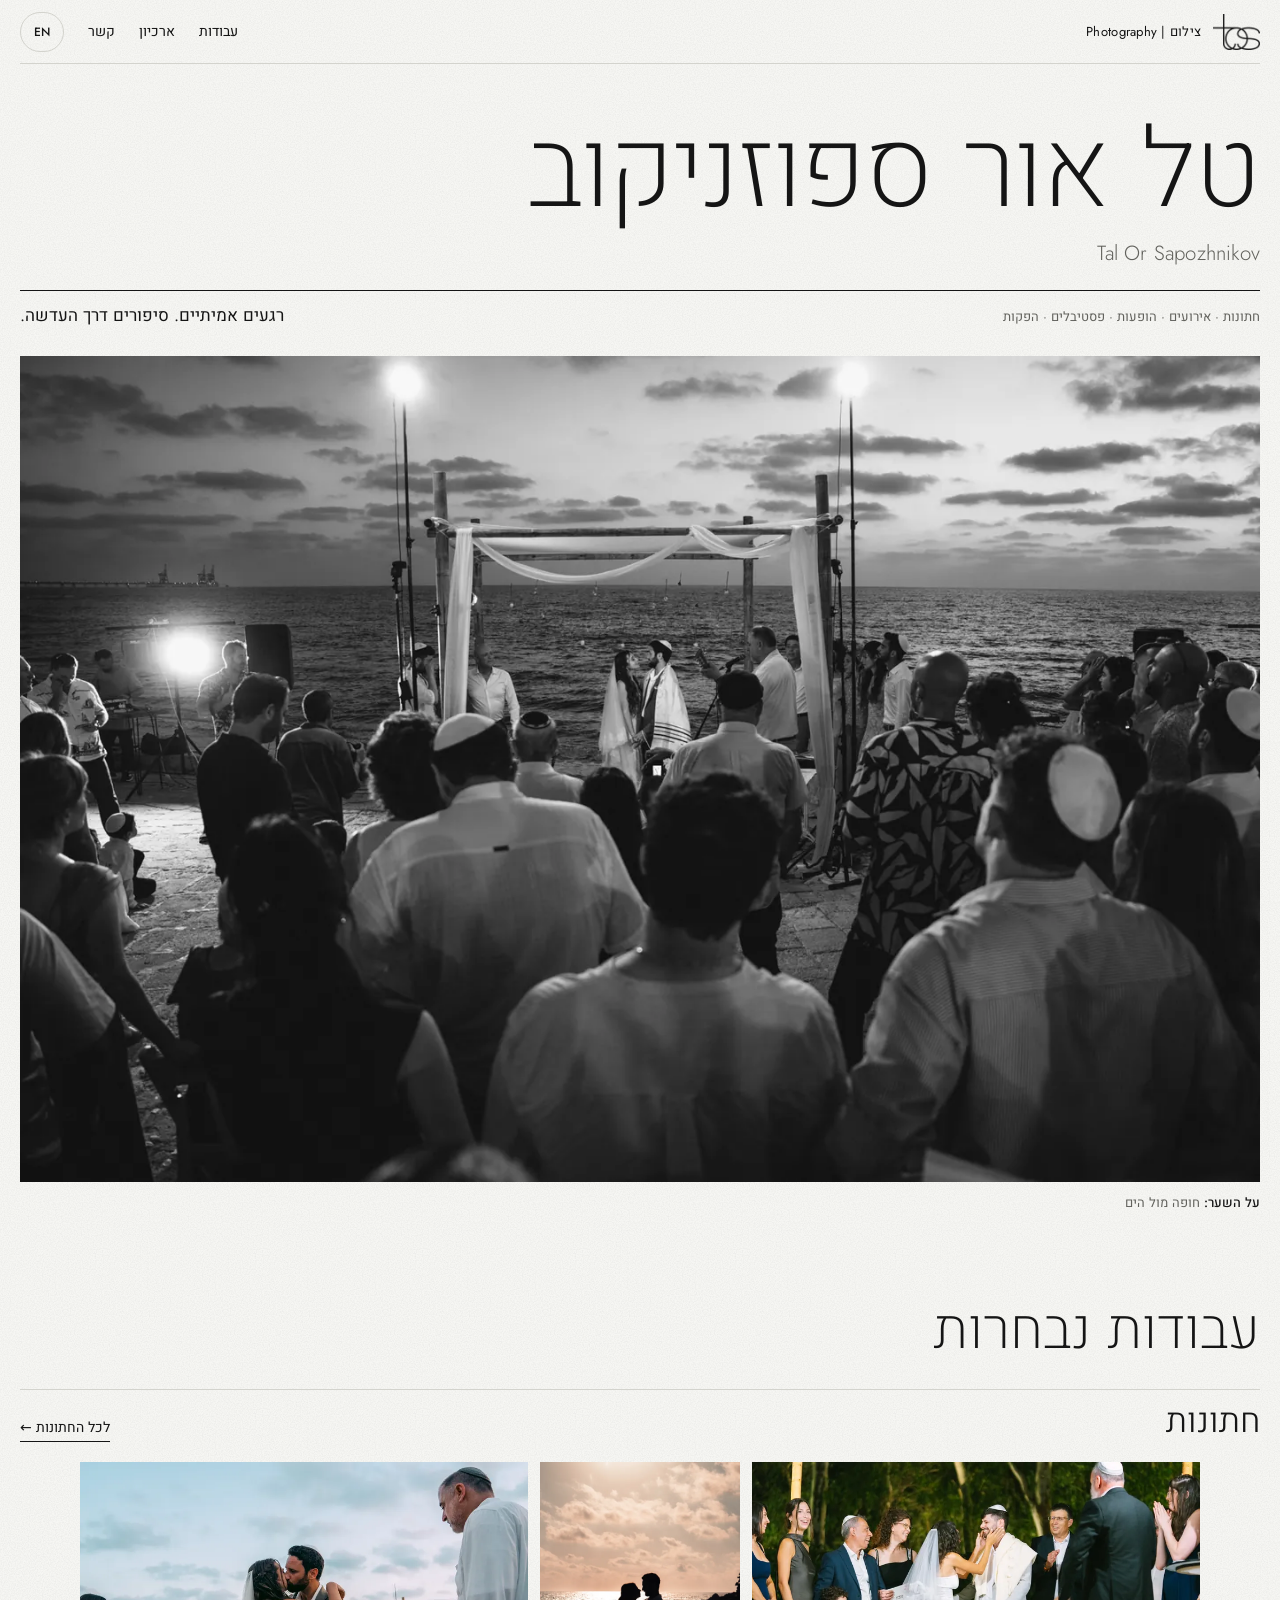
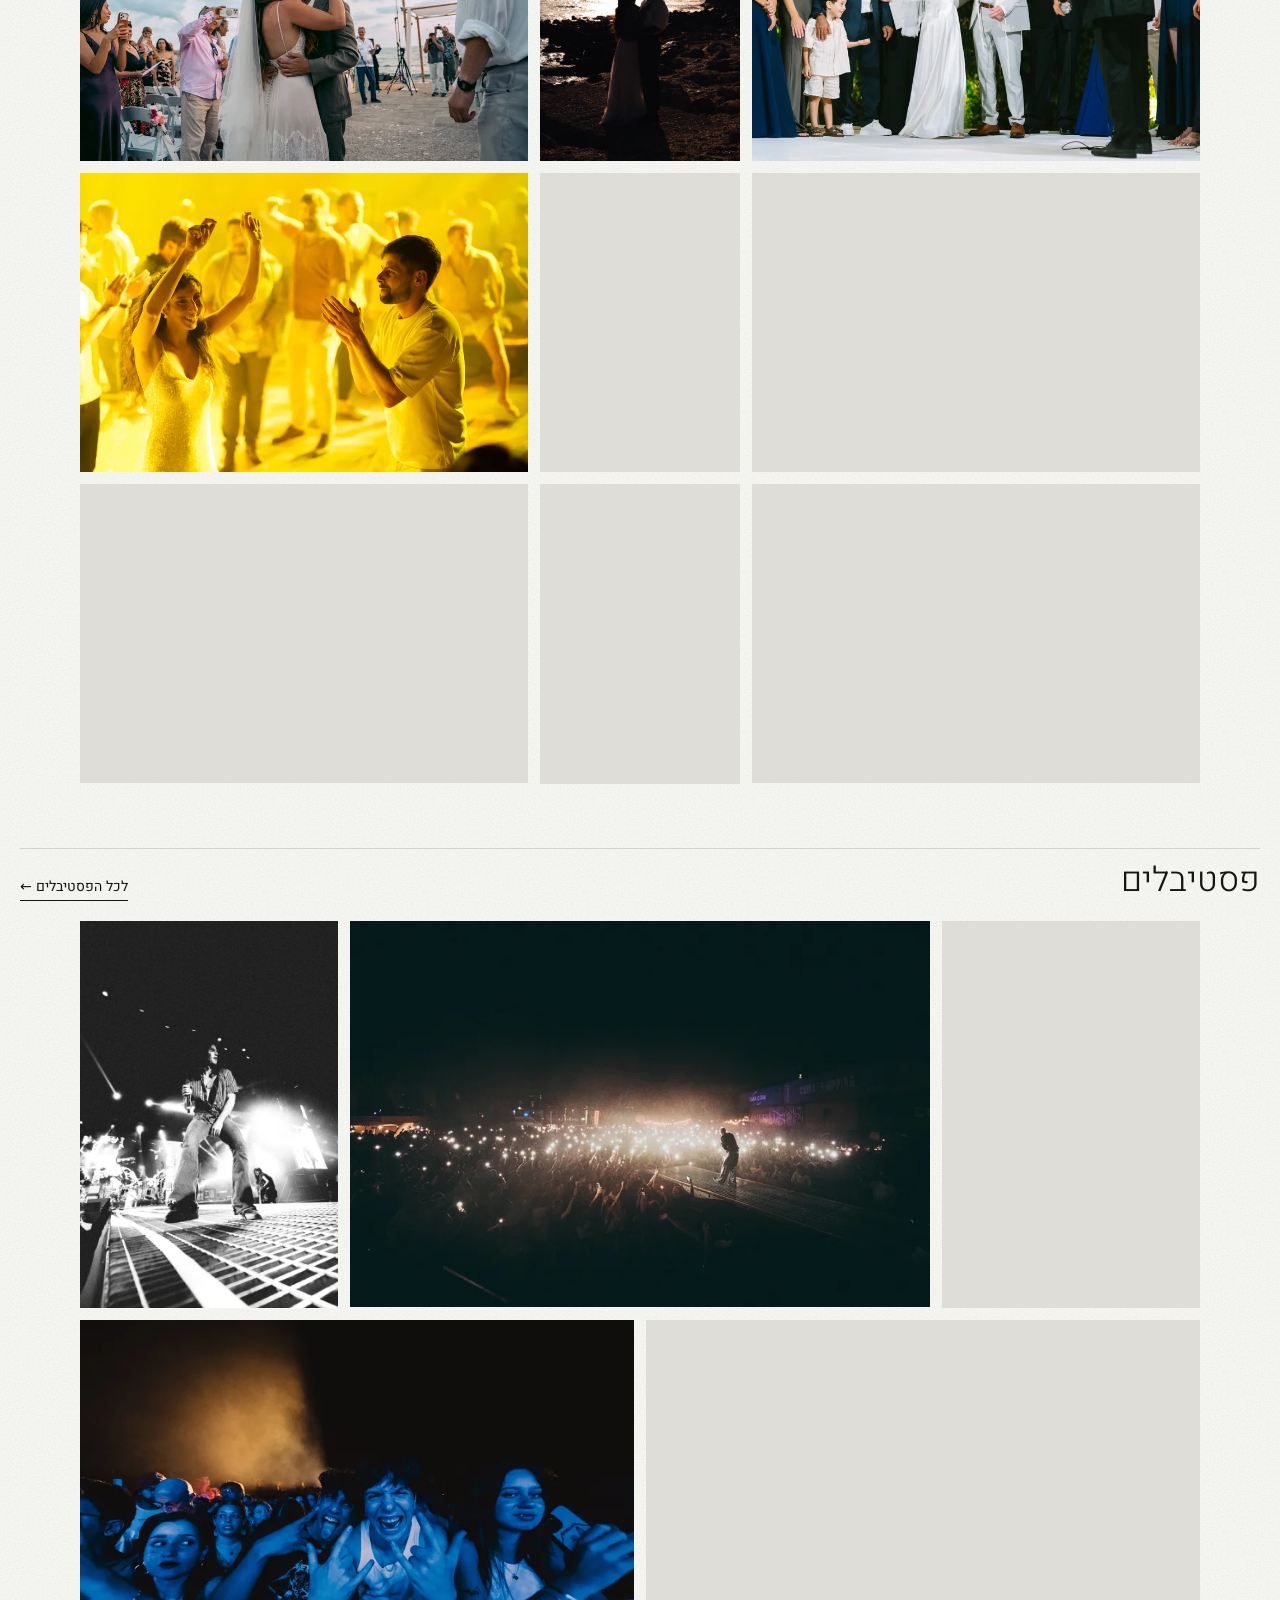
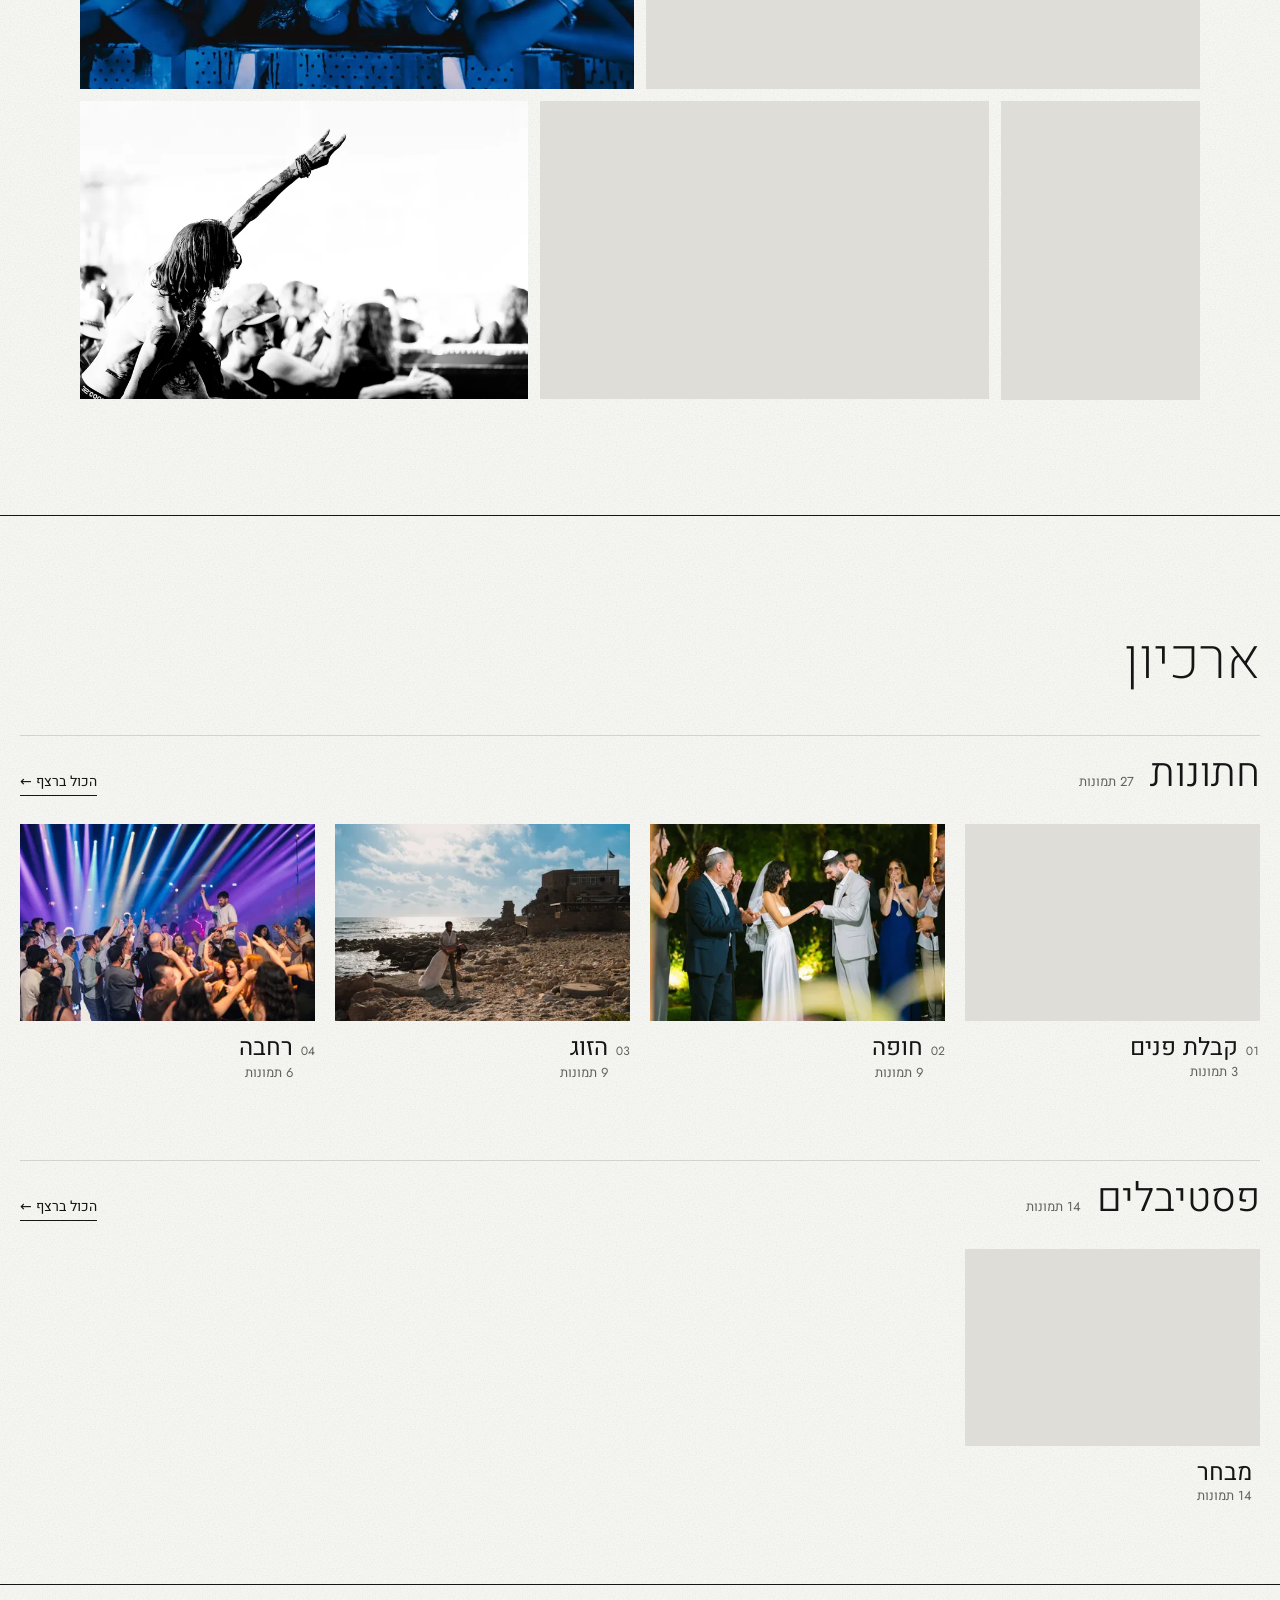
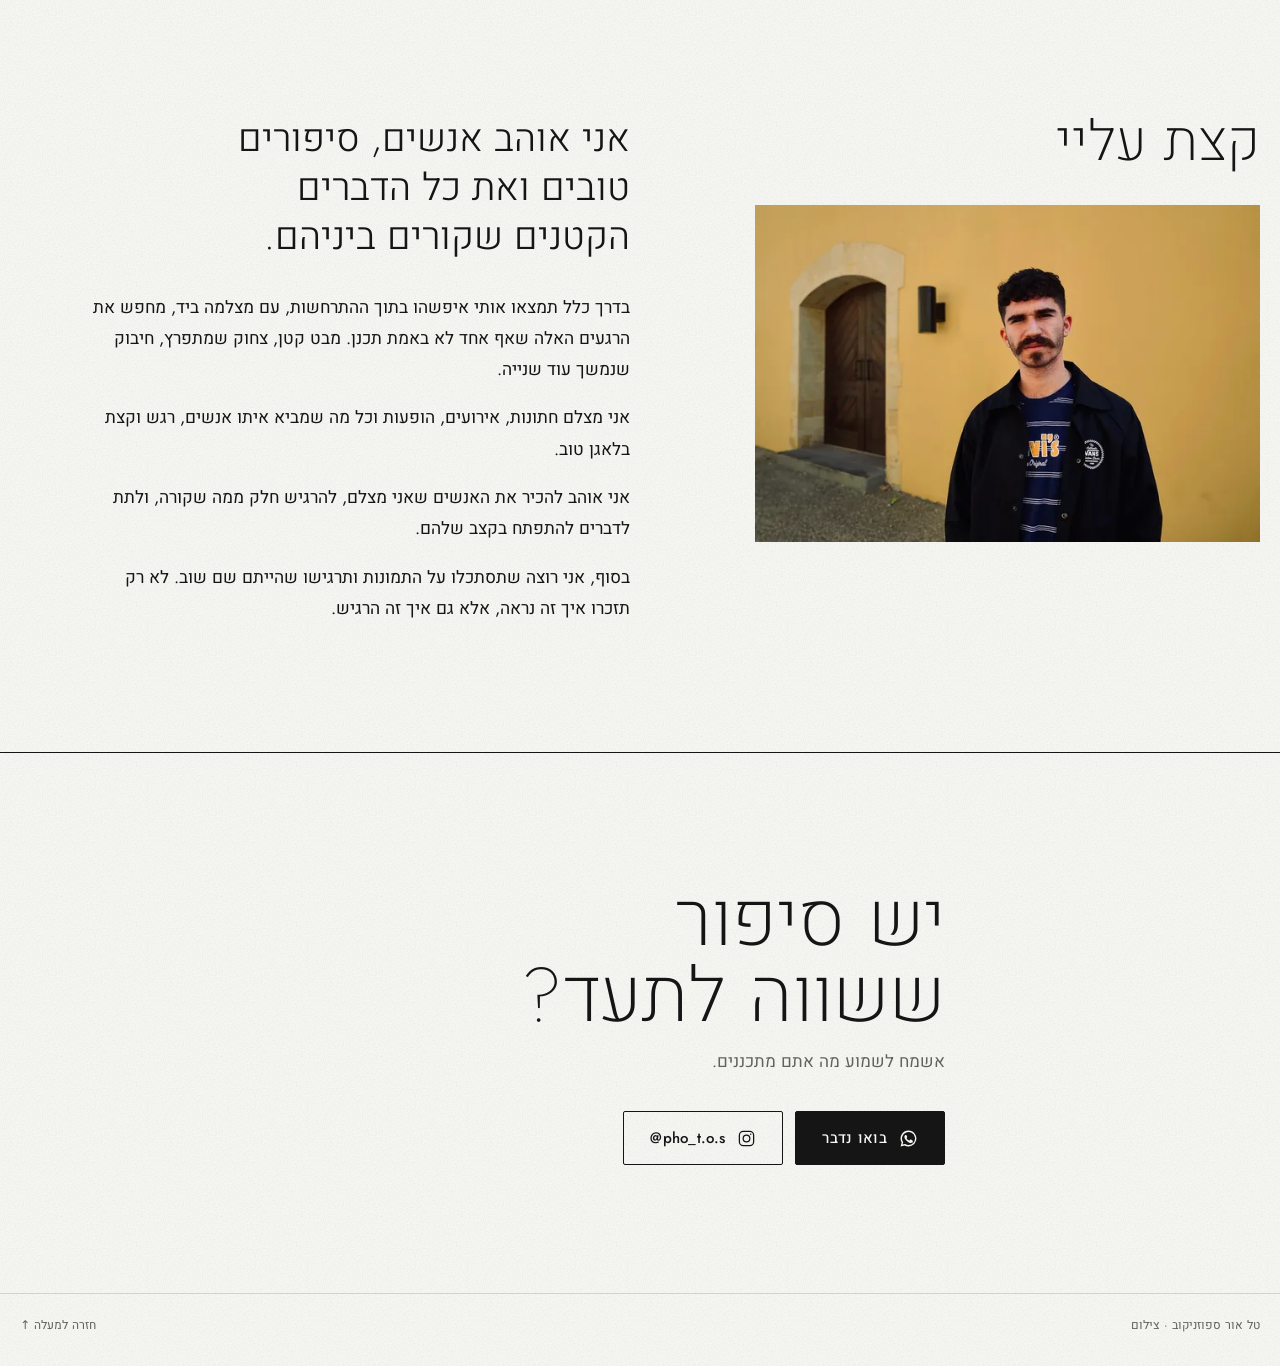
==== commit 0e569211: "Remove the how-it-works steps from the contact section Co-Authored-By: Claude Opus 5.5 <noreply@anth" ====
--- a/index.html
+++ b/index.html
@@ -90,11 +90,6 @@
     <div class="inner">
       <h2 id="contact-h" data-en="Have a story worth capturing?">יש סיפור ששווה לתעד?</h2>
       <p data-en="I’d love to hear what you’re planning.">אשמח לשמוע מה אתם מתכננים.</p>
-      <ol class="how">
-        <li><h3 data-en="First, we talk">קודם מדברים</h3><p data-en="We meet or talk beforehand, so I can get to know you and what matters to you.">נפגשים או מדברים לפני, כדי שאכיר אתכם ואת מה שחשוב לכם.</p></li>
-        <li><h3 data-en="On the day">ביום עצמו</h3><p data-en="I’m somewhere in the middle of it all, at home or abroad.">אני איפשהו בתוך ההתרחשות, בארץ או בחו״ל.</p></li>
-        <li><h3 data-en="Afterwards">אחר כך</h3><p data-en="Your photographs arrive in an online gallery.">התמונות מגיעות אליכם בגלריה אונליין.</p></li>
-      </ol>
       <div class="actions">
         <a class="btn btn-dark" href="https://wa.me/message/S3TUYMIDEZYNF1" target="_blank" rel="noopener">
           <svg viewBox="0 0 24 24" aria-hidden="true" focusable="false"><path fill="currentColor" d="M12 2a10 10 0 0 0-8.6 15.1L2 22l5-1.3A10 10 0 1 0 12 2Zm0 18.2a8.2 8.2 0 0 1-4.2-1.2l-.3-.2-3 .8.8-2.9-.2-.3A8.2 8.2 0 1 1 12 20.2Zm4.5-6.1c-.2-.1-1.5-.7-1.7-.8-.2-.1-.4-.1-.6.1l-.8 1c-.1.2-.3.2-.5.1a6.7 6.7 0 0 1-3.3-2.9c-.2-.4.2-.4.7-1.3.1-.2 0-.3 0-.4l-.8-1.8c-.2-.5-.4-.4-.6-.4h-.5a1 1 0 0 0-.7.3 3 3 0 0 0-.9 2.2 5.2 5.2 0 0 0 1.1 2.7 11.8 11.8 0 0 0 4.5 4c1.7.7 2.3.8 3.2.6a2.7 2.7 0 0 0 1.8-1.2 2.2 2.2 0 0 0 .1-1.3c0-.1-.2-.2-.4-.3Z"/></svg>
--- a/assets/site.css
+++ b/assets/site.css
@@ -157,13 +157,6 @@
 .contact .inner{grid-column:1/-1;display:grid;gap:14px}
 .contact h2{font-family:var(--serif);font-weight:200;font-size:clamp(38px,6vw,76px);line-height:1;margin:0;max-width:13ch}
 .contact p{margin:0;font-size:17px;color:var(--grey)}
-/* how it works: three quiet steps between the invitation and the buttons */
-.how{list-style:none;margin:clamp(18px,3vw,28px) 0 0;padding:0;display:grid;gap:18px;max-width:46em;counter-reset:how}
-.how li{counter-increment:how;display:grid;grid-template-columns:2.2em 1fr;grid-template-rows:auto 1fr;align-content:start;column-gap:4px;padding-top:14px;border-top:1px solid var(--rule)}
-.how li::before{content:counter(how,decimal-leading-zero);grid-row:1/3;font:300 13px/1.9 var(--sans);color:var(--grey);font-variant-numeric:tabular-nums}
-.how h3{margin:0;font-family:var(--serif);font-weight:300;font-size:19px;line-height:1.4}
-.how p{margin:2px 0 0;font-size:15px;line-height:1.65}
-@media (min-width:860px){.how{grid-template-columns:repeat(3,1fr);gap:28px}}
 .actions{display:grid;gap:12px;margin-top:22px}
 .btn{display:inline-flex;align-items:center;justify-content:center;gap:12px;min-height:54px;padding:0 26px;border:1px solid var(--ink);border-radius:2px;font:500 15px/1 var(--sans);letter-spacing:.02em;text-decoration:none;transition:background-color .2s ease,color .2s ease}
 .btn svg{width:19px;height:19px;flex:none}
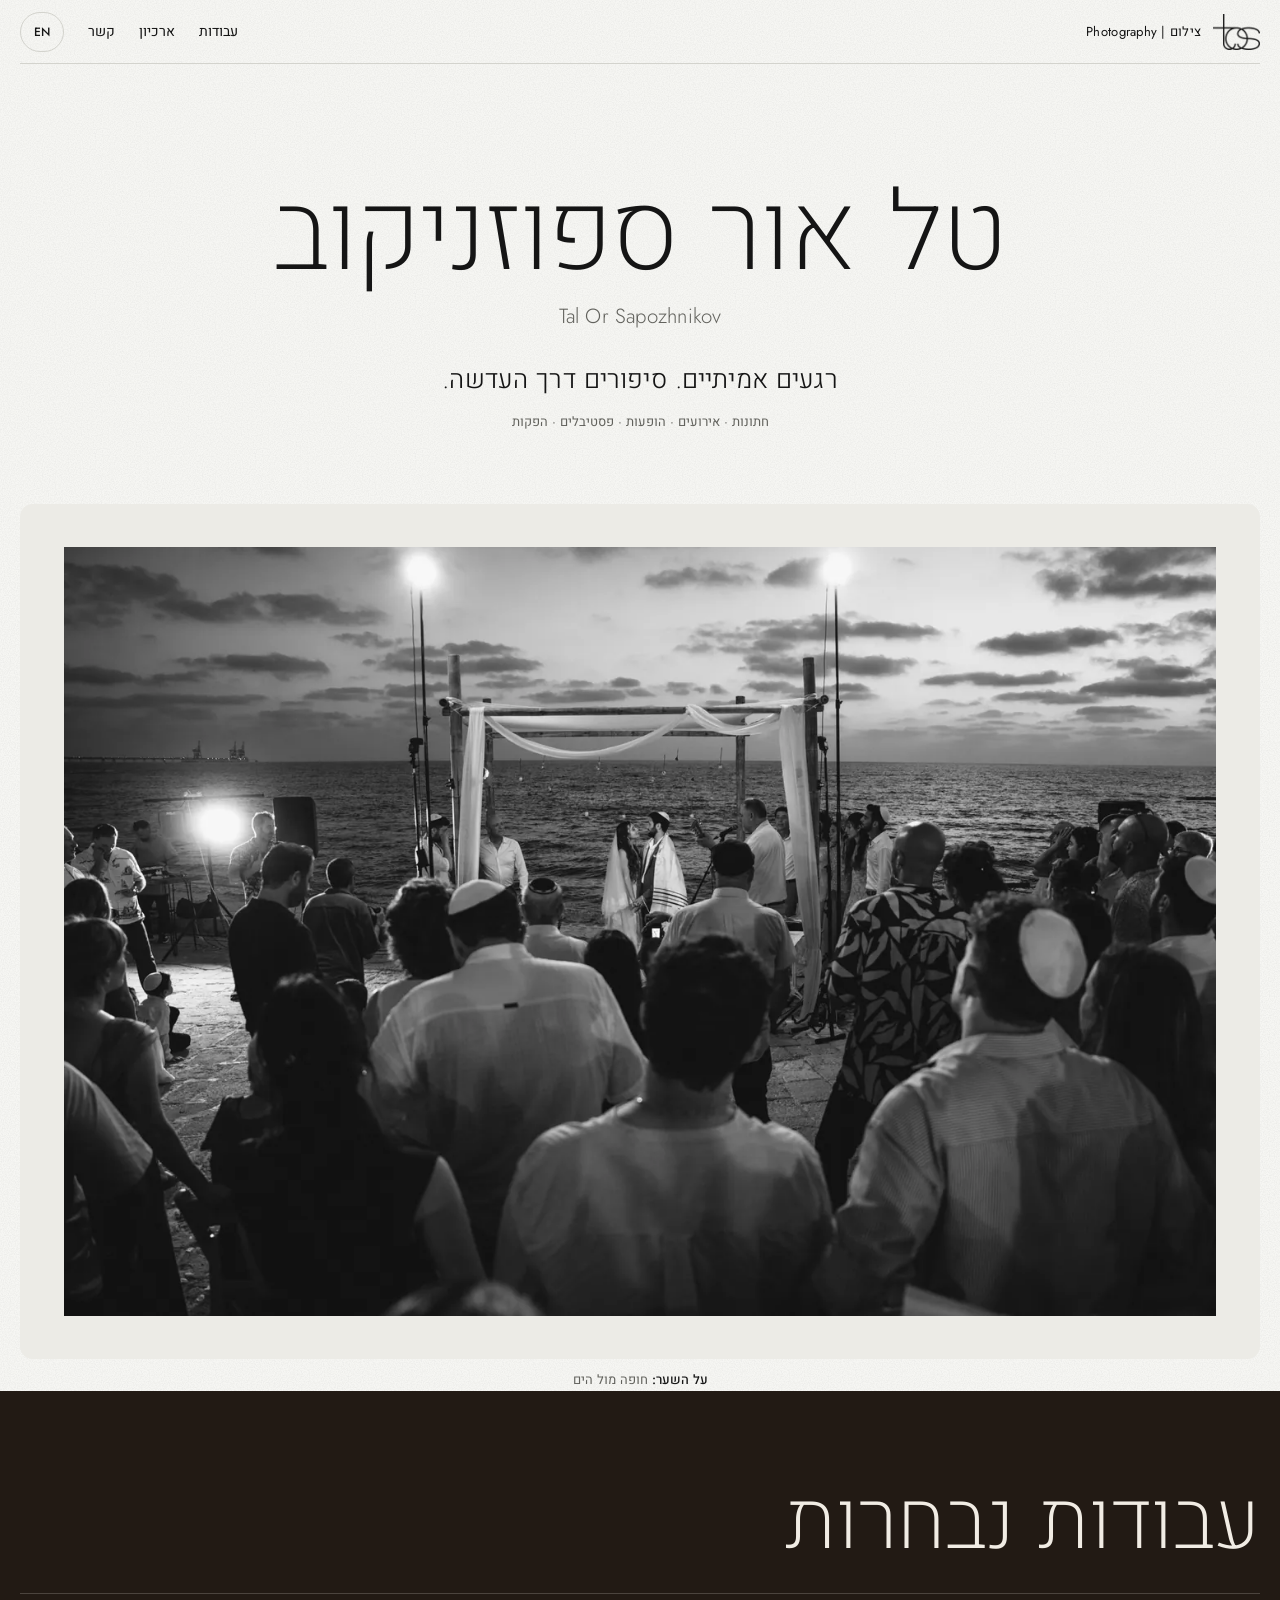
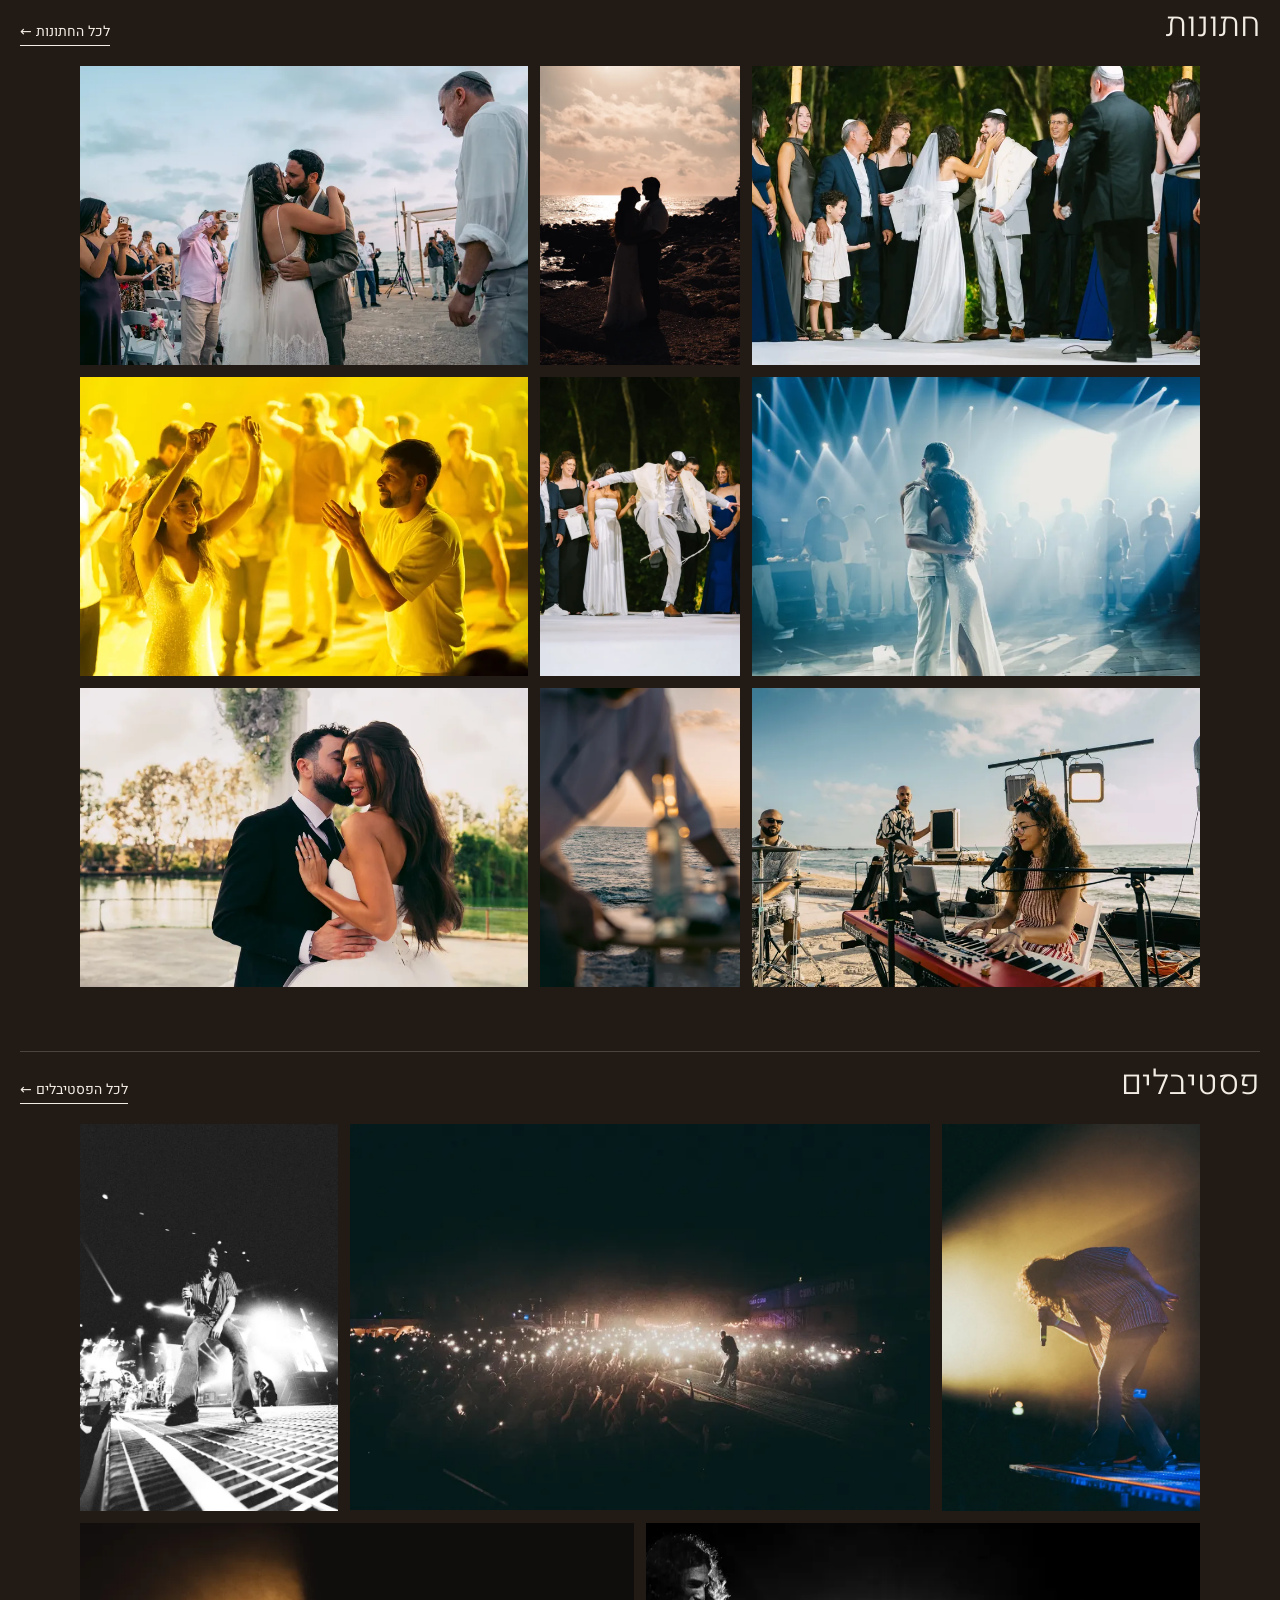
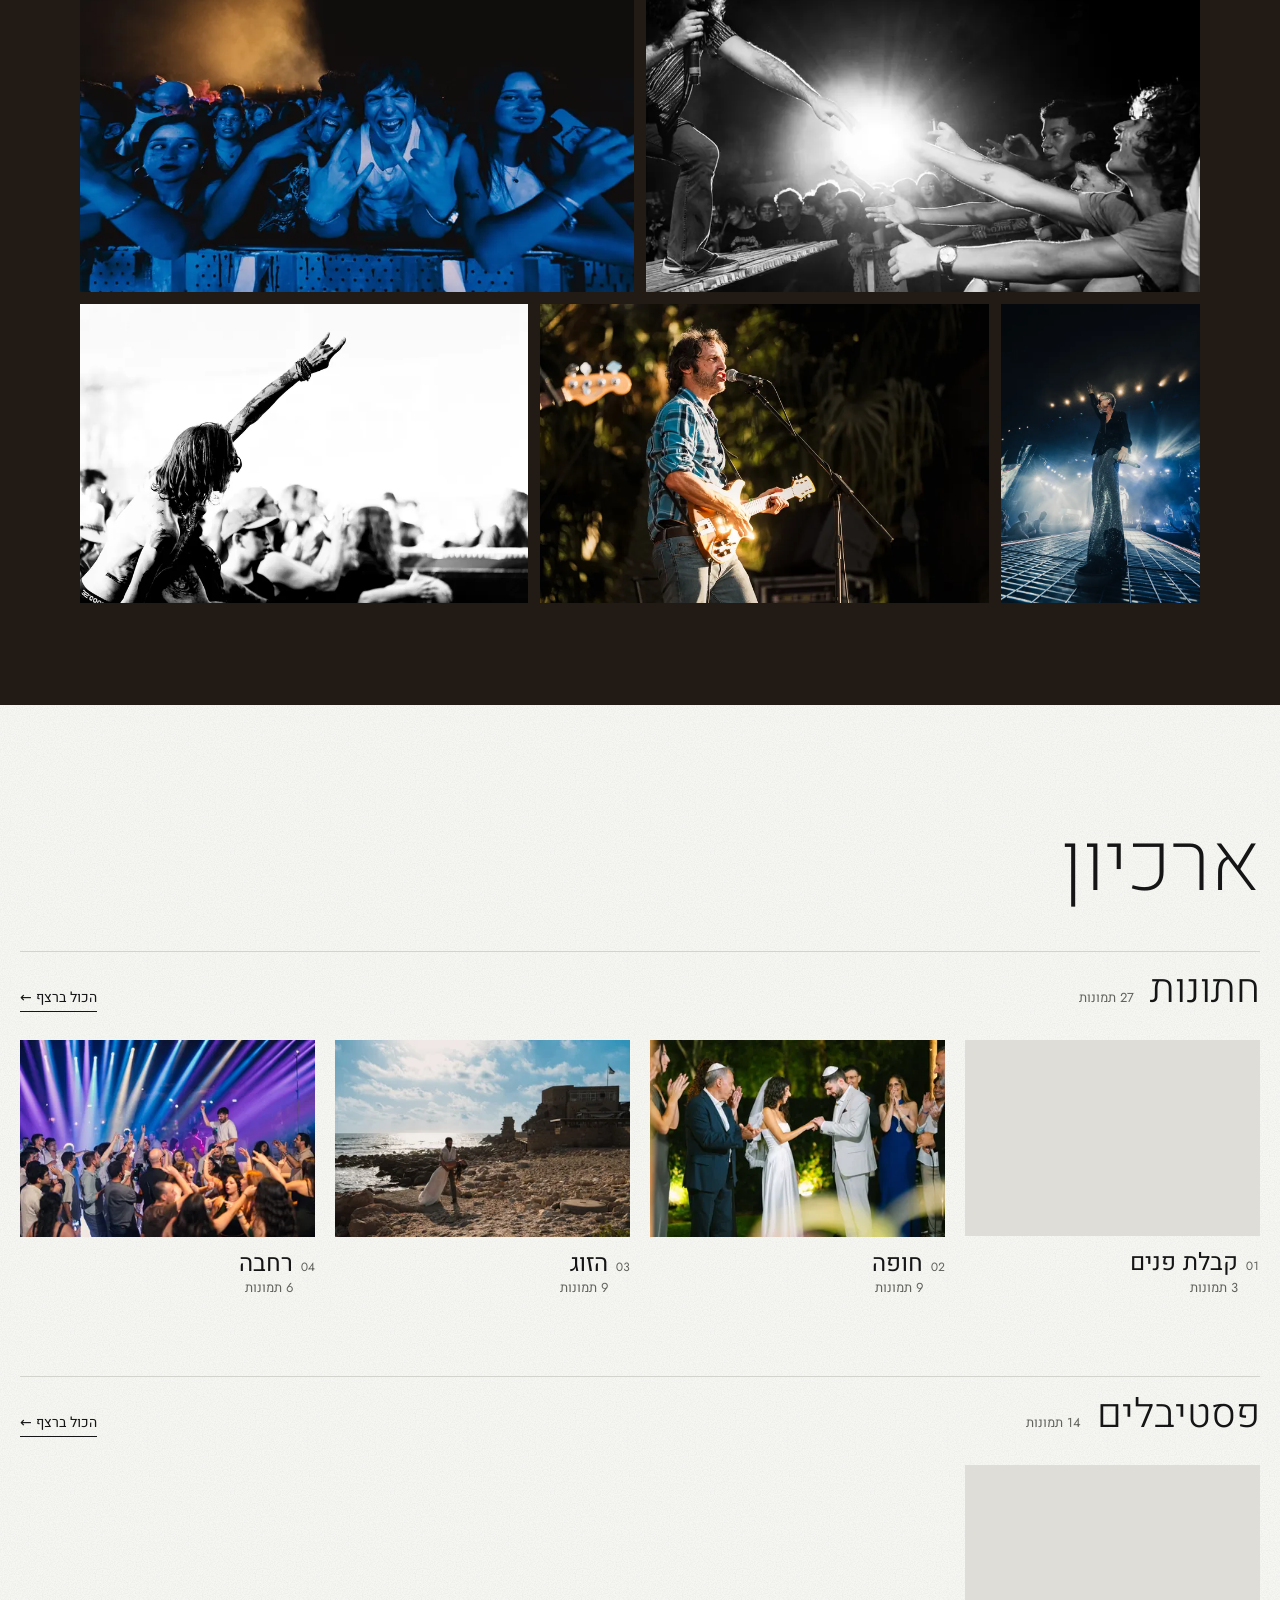
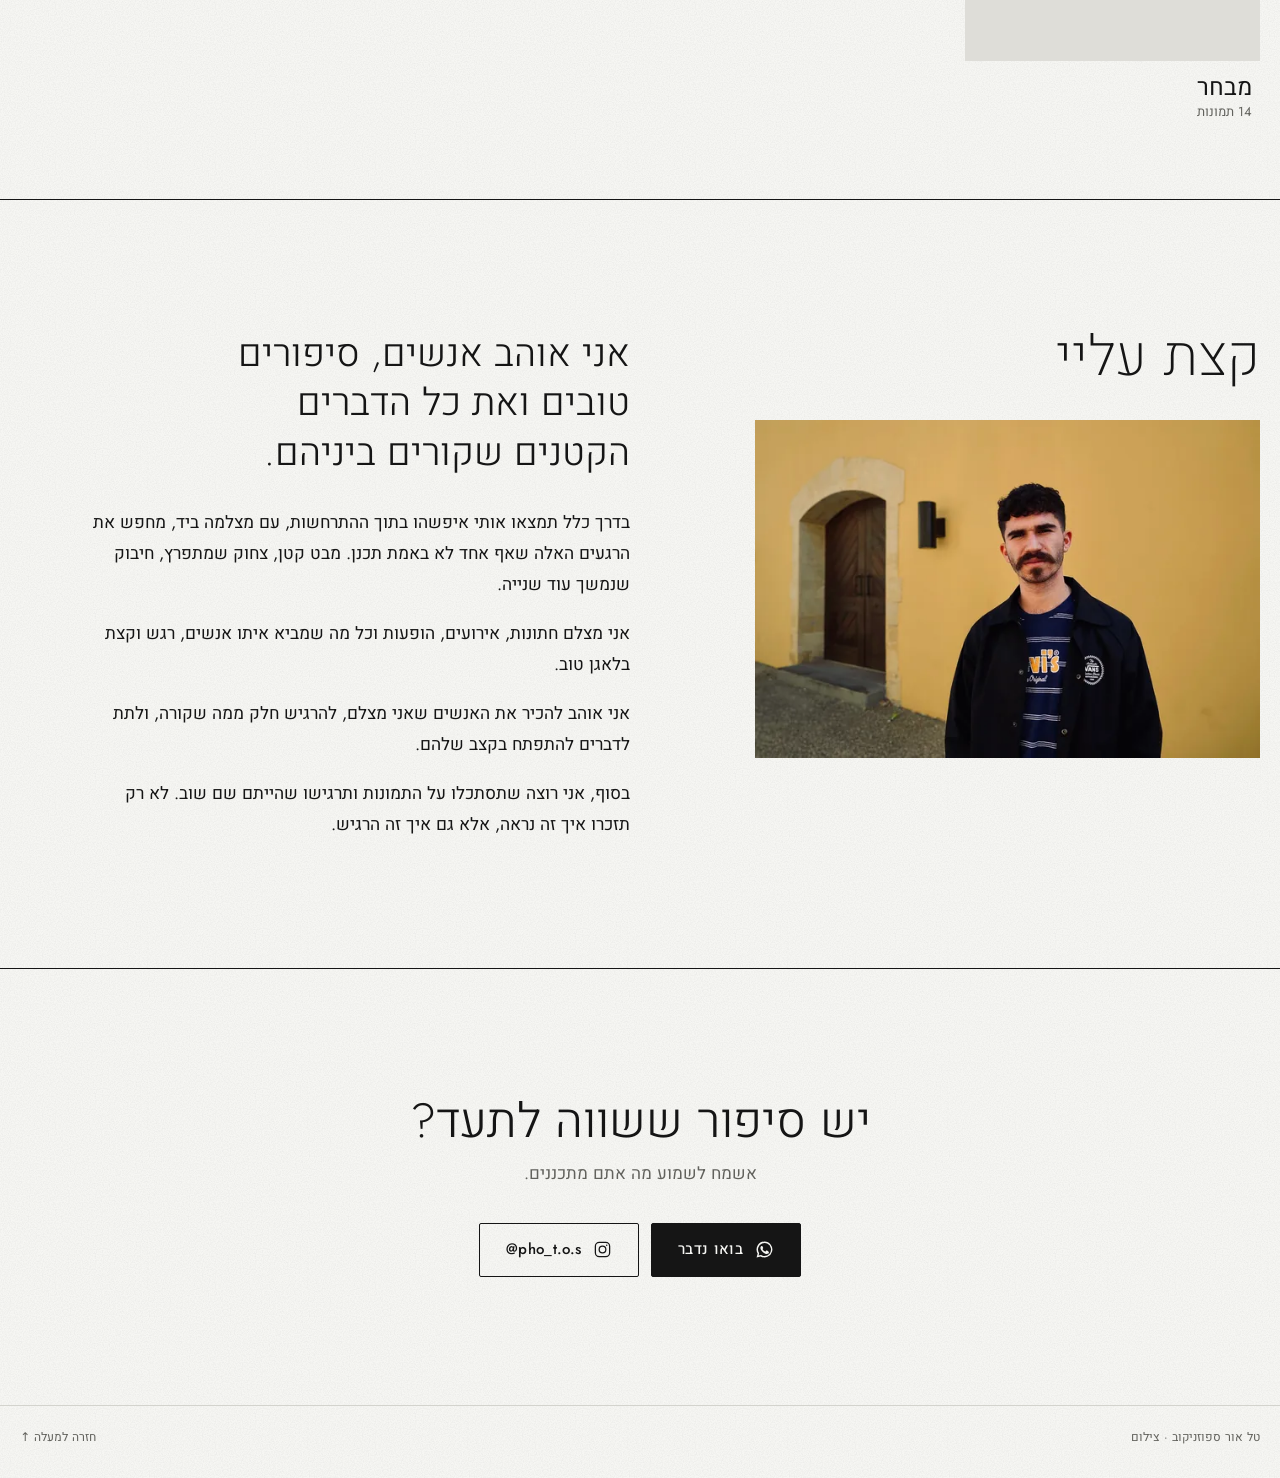
==== commit d21a5ad0: "Draft: Canva picks — centred opening, matted cover, zine headings, dark warm selected work, centred " ====
--- a/index.html
+++ b/index.html
@@ -26,6 +26,8 @@
 <link rel="preconnect" href="https://fonts.gstatic.com" crossorigin>
 <link rel="stylesheet" href="https://fonts.googleapis.com/css2?family=Jost:wght@200;300;400;500&family=Heebo:wght@200;300;400;500&display=swap">
 <link rel="preload" as="image" href="images/shore-chuppah-bw-1400.webp" imagesrcset="images/shore-chuppah-bw-800.webp 800w, images/shore-chuppah-bw-1400.webp 1400w, images/shore-chuppah-bw-2000.webp 2000w" imagesizes="(min-width:1276px) 1240px, (min-width:641px) calc(100vw - 36px), 100vw" fetchpriority="high">
+<script>/* draft: ?type=serif shows the serif headings for comparison */
+if (/[?&]type=serif\b/.test(location.search)) { document.documentElement.classList.add('type-serif'); var l = document.createElement('link'); l.rel = 'stylesheet'; l.href = 'https://fonts.googleapis.com/css2?family=Cormorant+Garamond:wght@300;400&family=Frank+Ruhl+Libre:wght@300;400&display=swap'; document.head.appendChild(l); }</script>
 <link rel="stylesheet" href="assets/site.css">
 </head>
 <body>
--- a/assets/site.css
+++ b/assets/site.css
@@ -283,3 +283,43 @@
 }
 @media (prefers-reduced-motion:reduce){html.motion-ready .reveal{opacity:1;transform:none;transition:none}}
 @media print{html.motion-ready .reveal{opacity:1!important;transform:none!important}}
+
+/* ==========================================================================
+   Draft (design/canva-picks): ideas Tal picked from Canva
+   #4 a quiet, centred opening · #5 a dark, warm room for the selected work
+   #15 zine headings and a soft mat around the cover · #19 a centred, quiet closing page
+   ========================================================================== */
+
+/* #4 · the opening: centred, more air, the statement carries the page */
+.mast .name{text-align:center;padding-block:clamp(48px,9vw,120px) clamp(10px,1.6vw,18px)}
+[dir] .mast .alt{text-align:center}
+.dek{flex-direction:column;align-items:center;text-align:center;gap:10px;border-top:0;padding-block:6px clamp(30px,5vw,56px)}
+.dek .statement{order:-1;font-weight:300;font-size:clamp(20px,2.2vw,26px);letter-spacing:.005em}
+html[lang="en"] .dek > span:not(.statement){font-size:12px;letter-spacing:.12em;text-transform:uppercase}
+
+/* #15 · the cover sits on a soft mat, like a print laid on a page; the photo itself is never cropped */
+.cover-photo .photo{background:#ecebe6;padding:clamp(14px,3.4vw,44px);border-radius:clamp(8px,1vw,14px)}
+.cover-photo .photo img{display:block}
+.cover-photo figcaption{text-align:center}
+@media (max-width:640px){.cover-photo{margin-left:0;margin-right:0}}
+
+/* #15 · zine headings: large and thin; in English, set in capitals */
+.sec-head h2{font-size:clamp(40px,6.4vw,84px)}
+html[lang="en"] .sec-head h2,html[lang="en"] .sel-group h3,html[lang="en"] .cat h3,html[lang="en"] .chapter h2,html[lang="en"] .p-head h1{text-transform:uppercase;letter-spacing:.02em}
+html[lang="en"] .sec-head h2{font-size:clamp(36px,5.8vw,76px)}
+
+/* #5 · selected work in a dark, warm room. Each field keeps its own group; nothing is mixed */
+.selected{--ink:#f1ece4;--grey:#b8ada0;--rule:rgba(241,236,228,.2);--plate:#33291f;background:#221a14;color:var(--ink);padding-bottom:clamp(56px,8vw,110px)}
+.selected a{color:inherit}
+.archive{margin-top:0;border-top:0}
+
+/* #19 · the closing page: centred, quieter heading, the two buttons side by side */
+.contact .inner{grid-column:1/-1;justify-items:center;text-align:center}
+.contact h2{font-size:clamp(30px,4vw,48px);font-weight:300;max-width:none}
+.contact .actions{justify-content:center}
+@media (min-width:860px){.contact .inner{grid-column:1/-1}}
+
+/* type, for comparison: ?type=serif swaps the display face for a light book serif */
+html.type-serif{--serif:"Cormorant Garamond","Frank Ruhl Libre",Georgia,serif}
+html.type-serif .mast h1,html.type-serif .sec-head h2,html.type-serif .chapter h2,html.type-serif .p-head h1,html.type-serif .contact h2,html.type-serif .next .t,html.type-serif .about h2{font-weight:300}
+html.type-serif .dek .statement{font-family:var(--serif);font-size:clamp(22px,2.4vw,30px)}
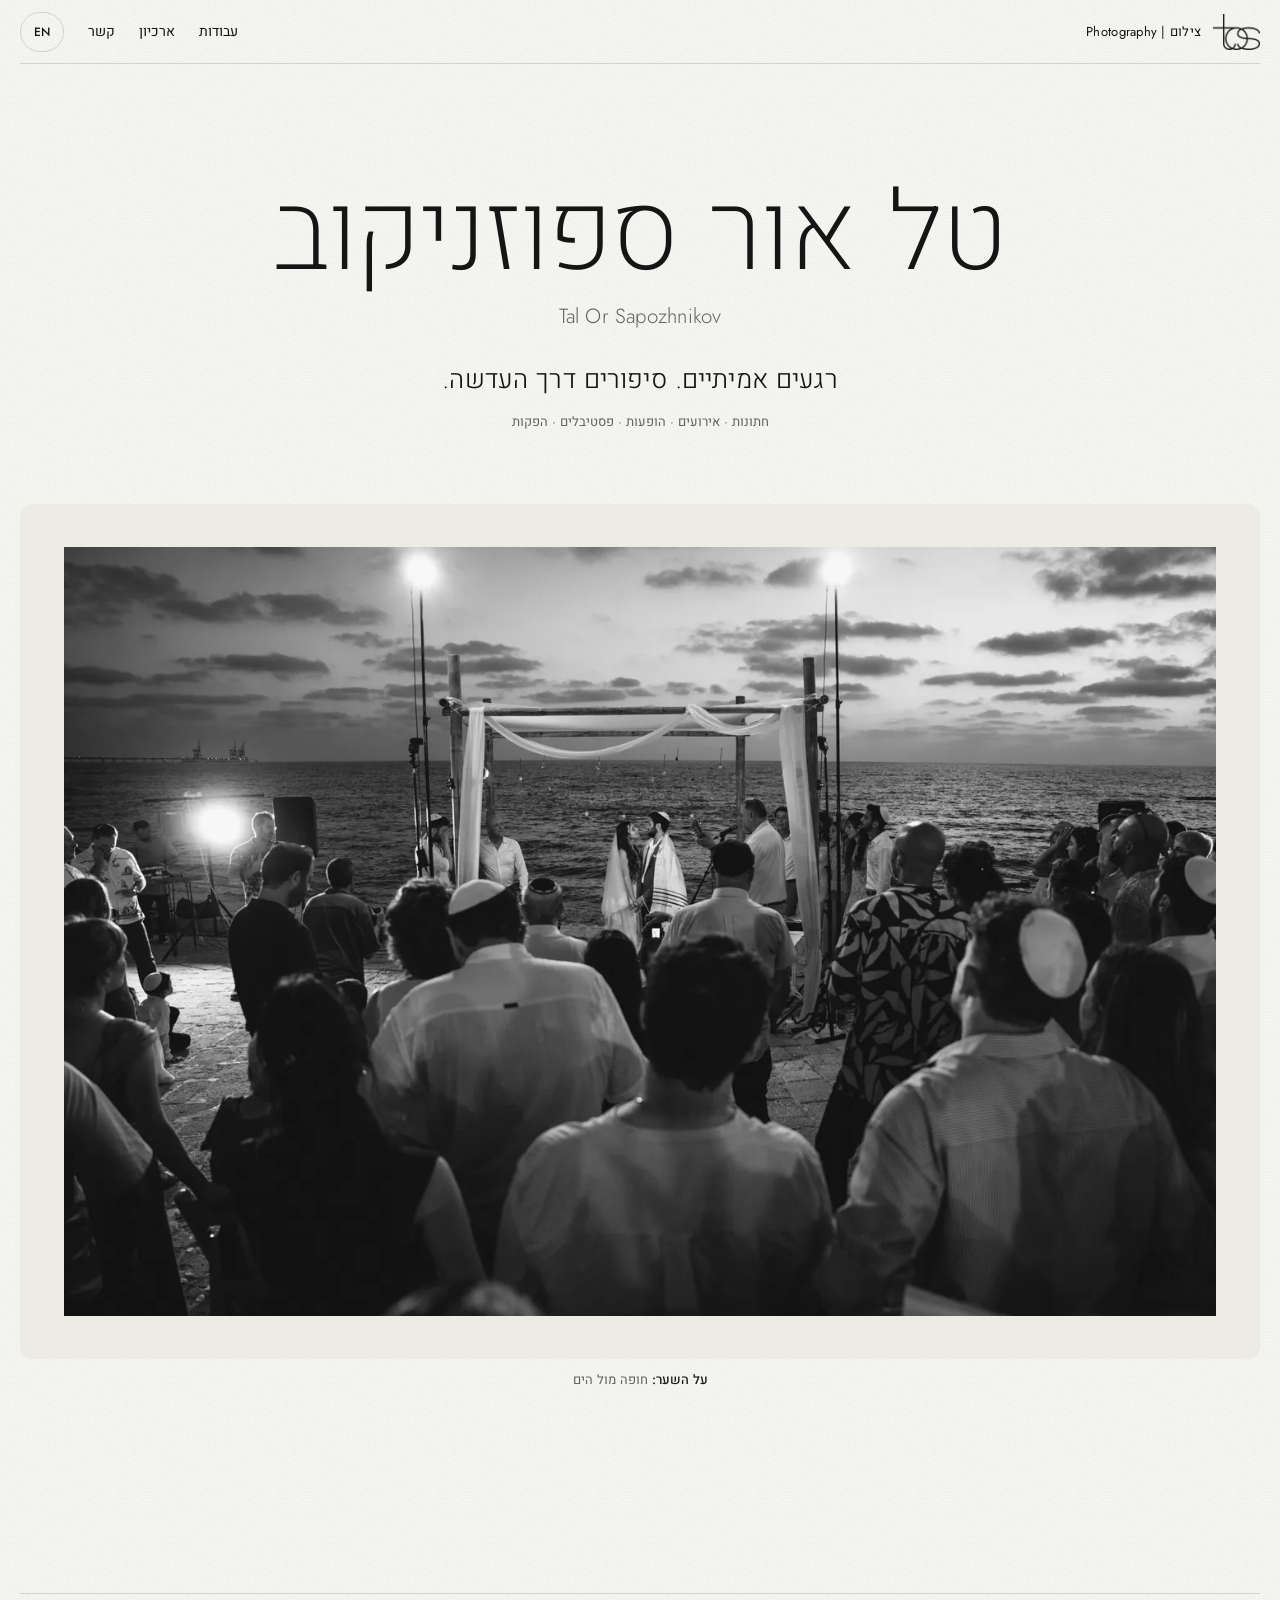
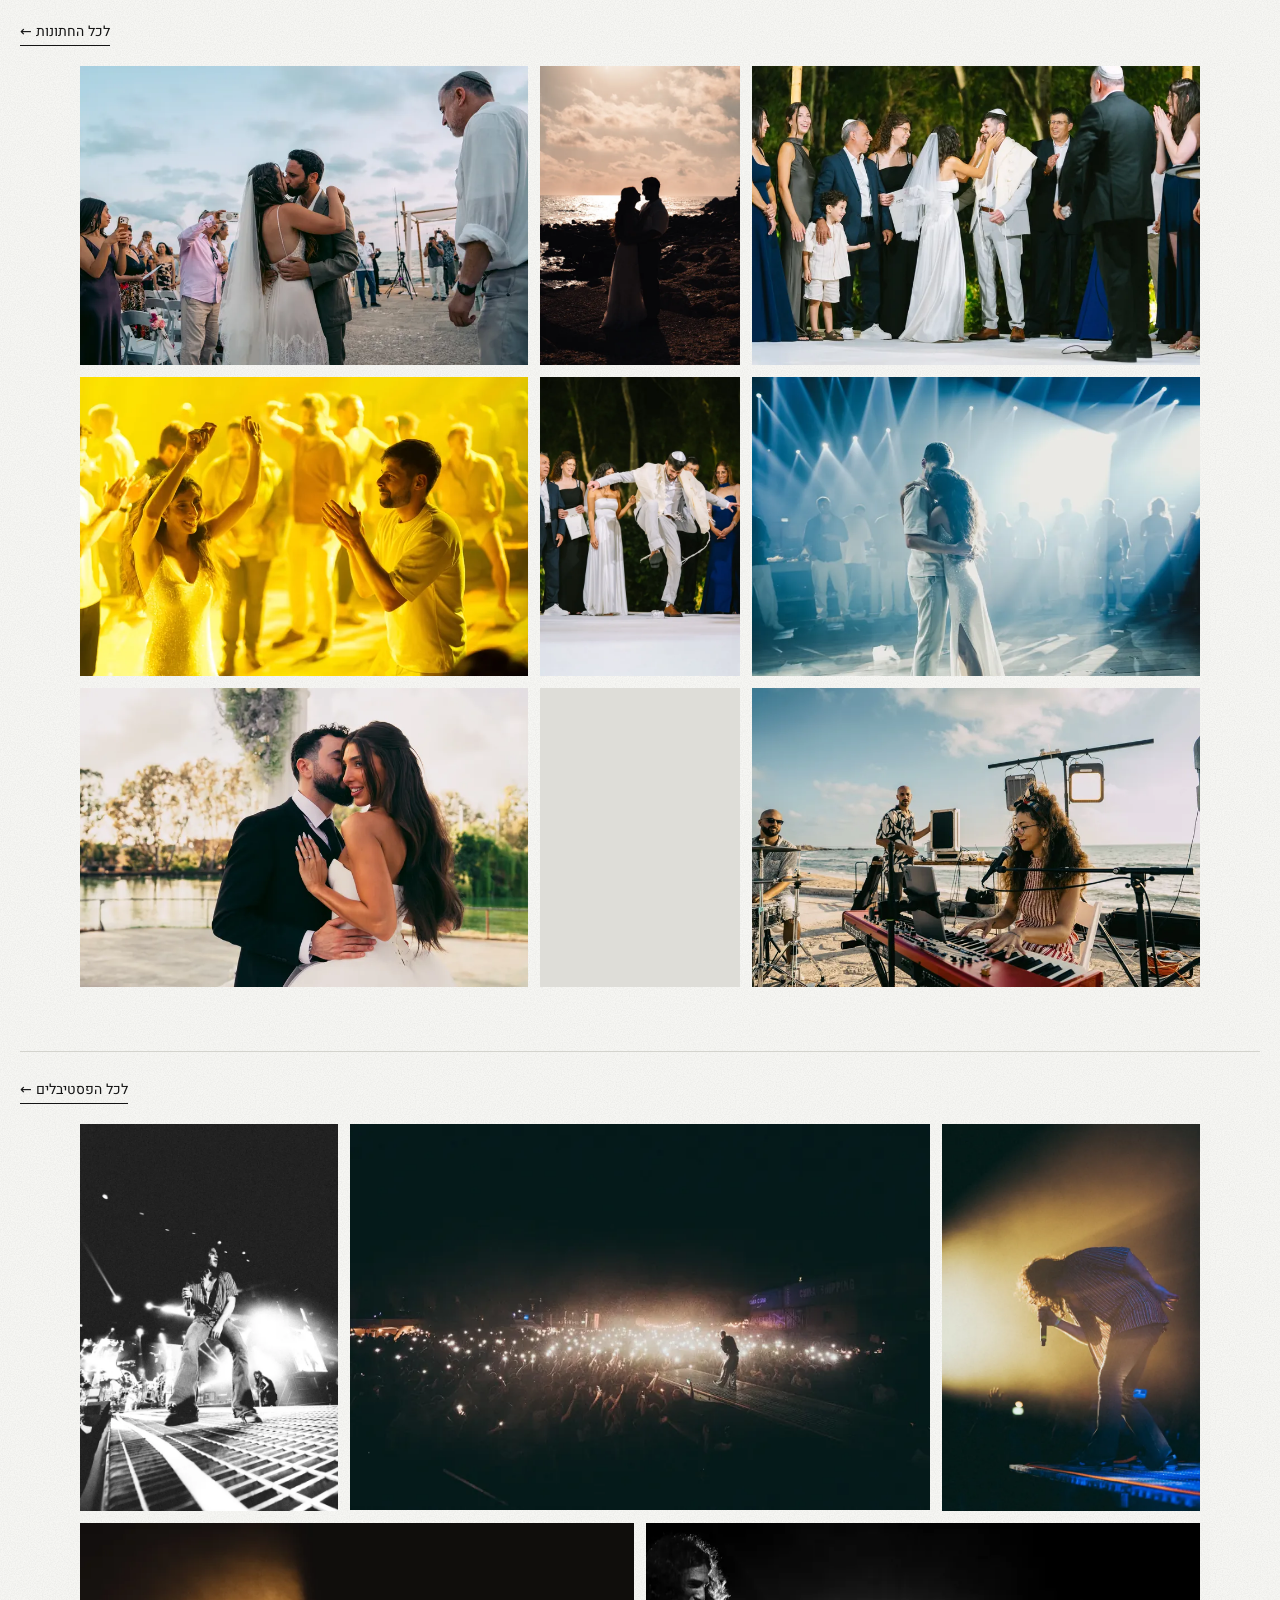
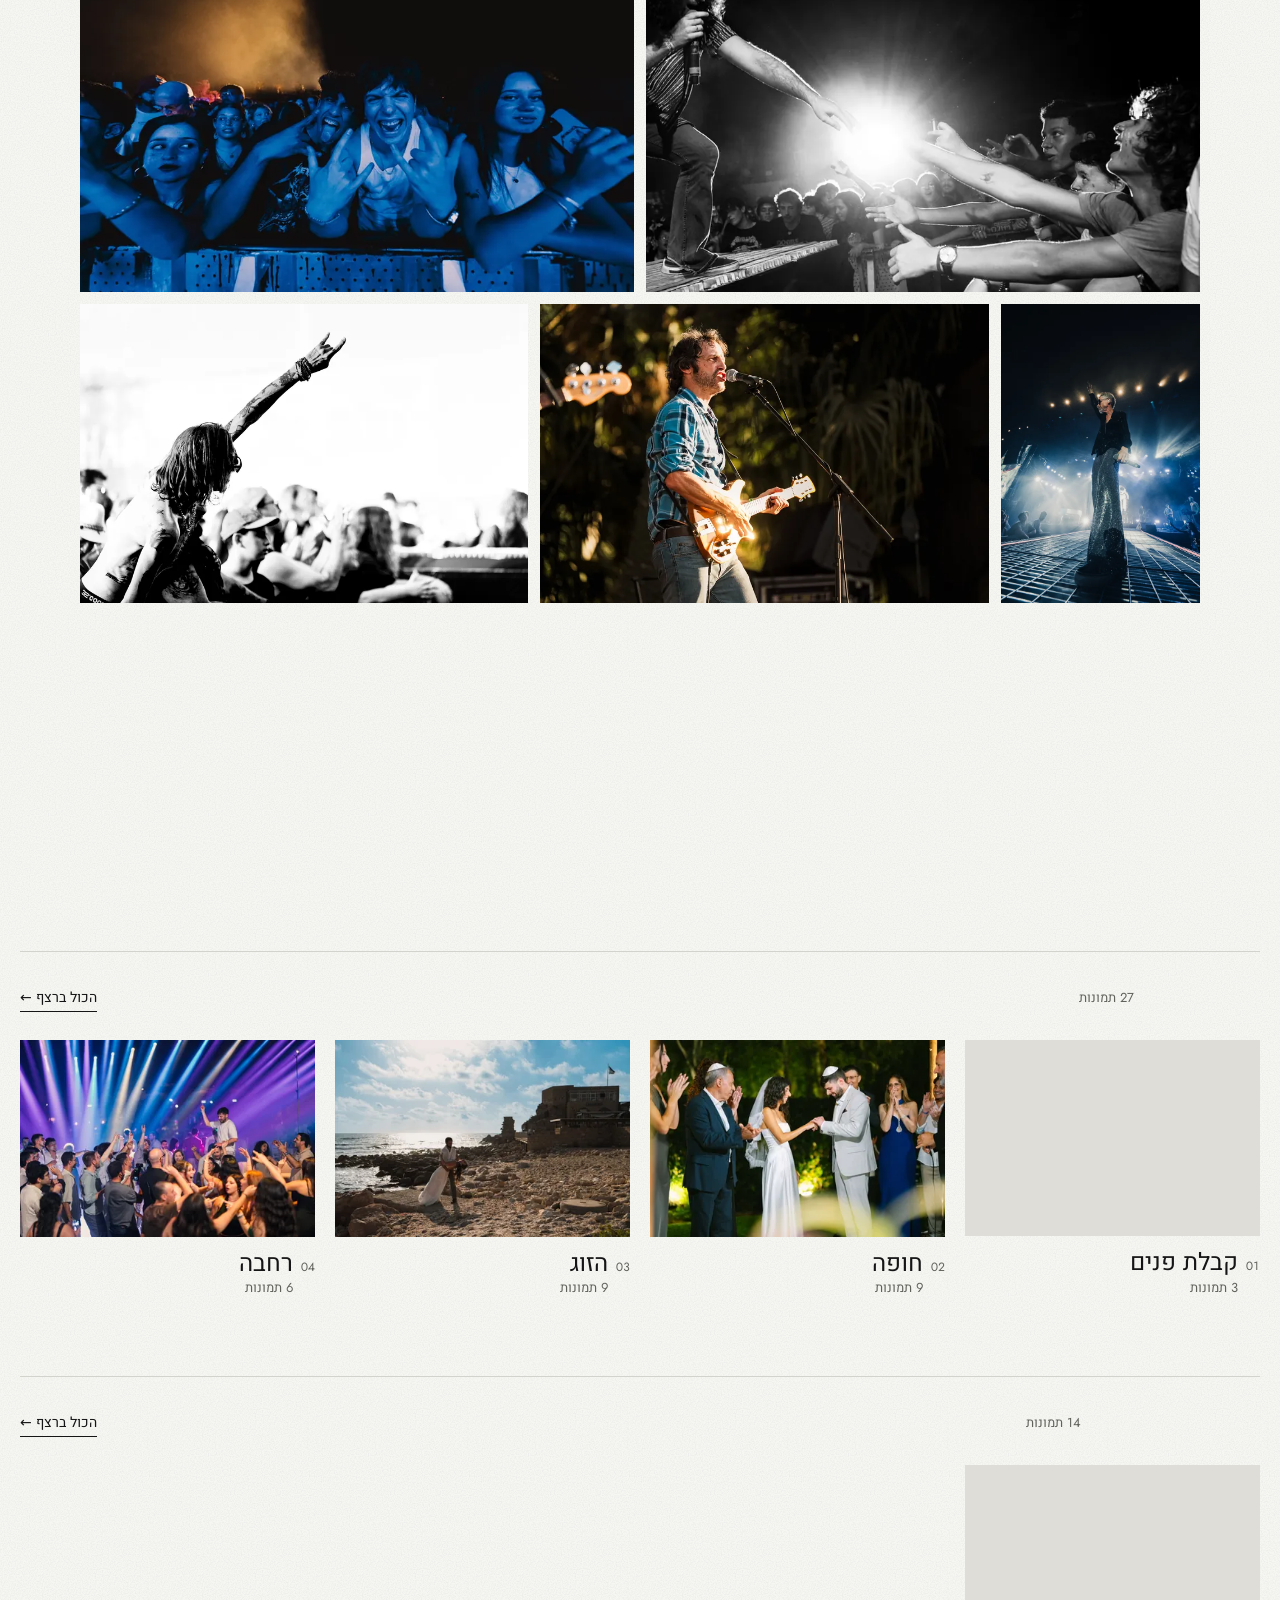
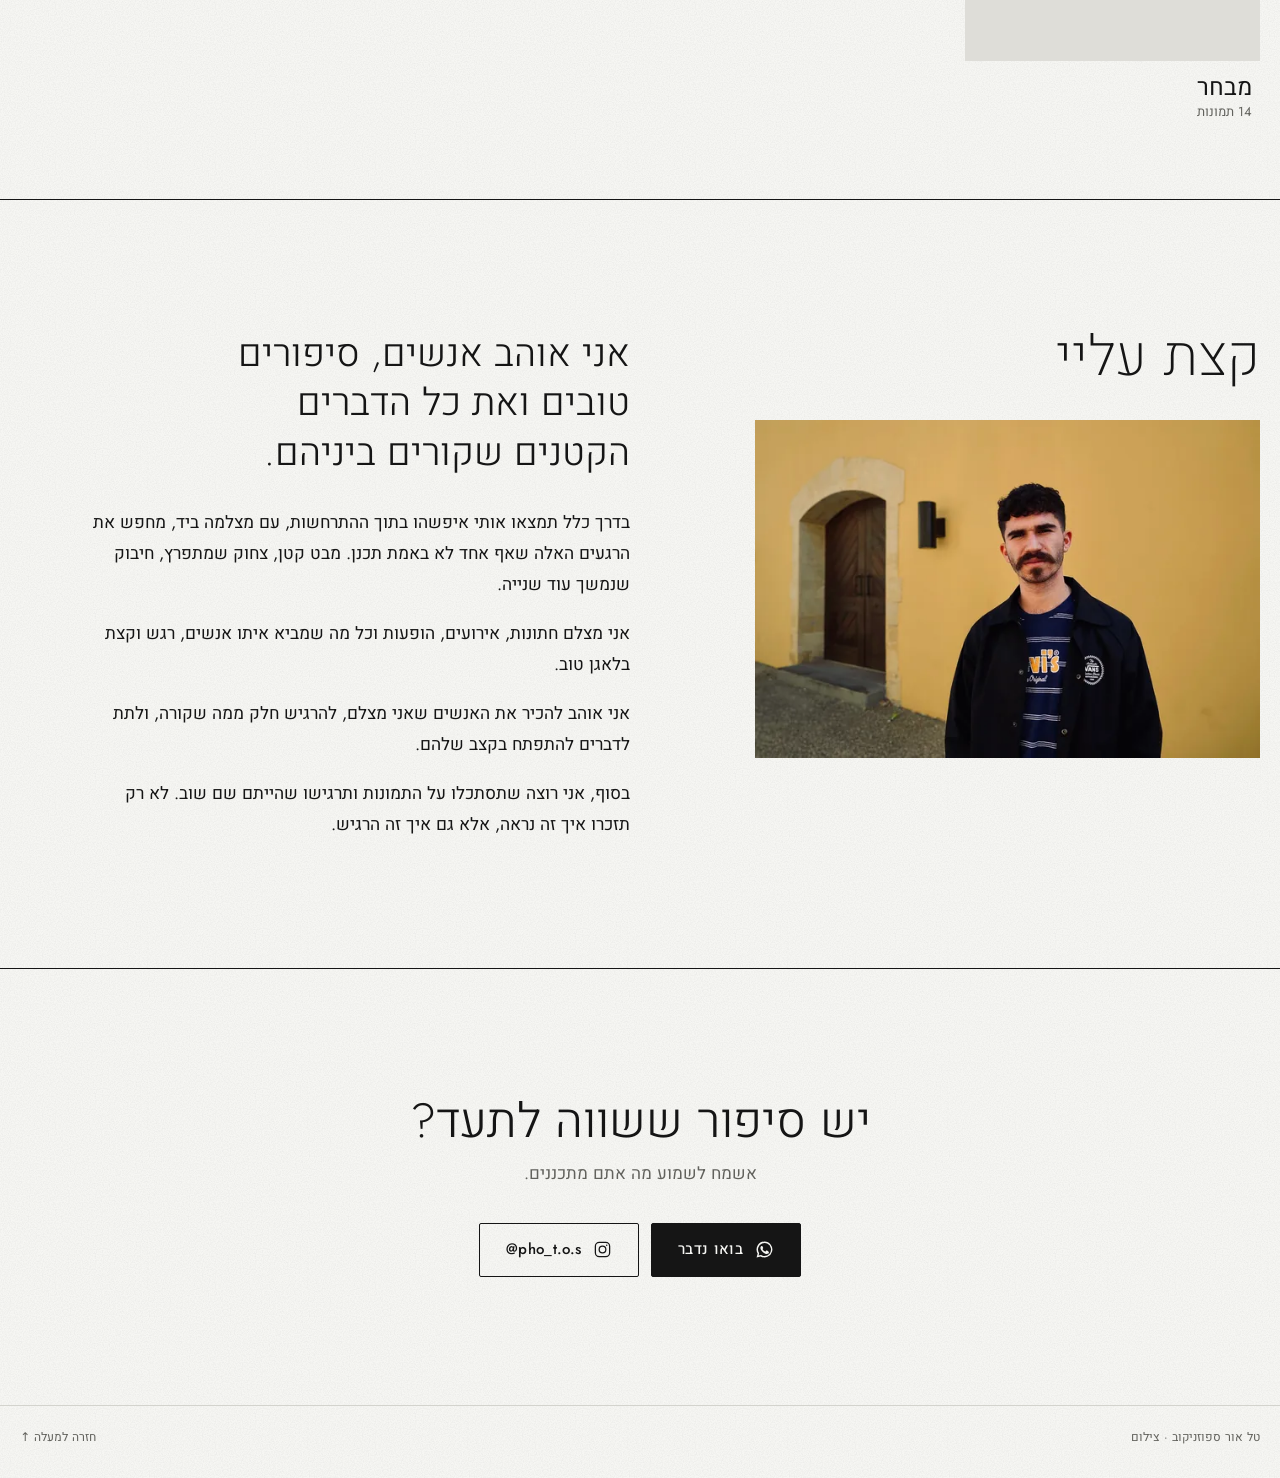
==== commit 97eaf571: "Draft: experience layer — name rises on load, headings uncover, the page dims to a dark room for the" ====
--- a/index.html
+++ b/index.html
@@ -28,6 +28,7 @@
 <link rel="preload" as="image" href="images/shore-chuppah-bw-1400.webp" imagesrcset="images/shore-chuppah-bw-800.webp 800w, images/shore-chuppah-bw-1400.webp 1400w, images/shore-chuppah-bw-2000.webp 2000w" imagesizes="(min-width:1276px) 1240px, (min-width:641px) calc(100vw - 36px), 100vw" fetchpriority="high">
 <script>/* draft: ?type=serif shows the serif headings for comparison */
 if (/[?&]type=serif\b/.test(location.search)) { document.documentElement.classList.add('type-serif'); var l = document.createElement('link'); l.rel = 'stylesheet'; l.href = 'https://fonts.googleapis.com/css2?family=Cormorant+Garamond:wght@300;400&family=Frank+Ruhl+Libre:wght@300;400&display=swap'; document.head.appendChild(l); }</script>
+<script>if (!(window.matchMedia && matchMedia('(prefers-reduced-motion: reduce)').matches)) document.documentElement.classList.add('intro');</script>
 <link rel="stylesheet" href="assets/site.css">
 </head>
 <body>
@@ -119,5 +120,6 @@
 <script src="assets/lightbox.js"></script>
 <script>Site.home(); Site.start();</script>
 <script src="assets/motion.js"></script>
+<script src="assets/experience.js"></script>
 </body>
 </html>
--- a/assets/site.css
+++ b/assets/site.css
@@ -309,7 +309,8 @@
 html[lang="en"] .sec-head h2{font-size:clamp(36px,5.8vw,76px)}
 
 /* #5 · selected work in a dark, warm room. Each field keeps its own group; nothing is mixed */
-.selected{--ink:#f1ece4;--grey:#b8ada0;--rule:rgba(241,236,228,.2);--plate:#33291f;background:#221a14;color:var(--ink);padding-bottom:clamp(56px,8vw,110px)}
+.selected{padding-bottom:clamp(56px,8vw,110px)}
+html:not(.room-js) .selected{--ink:#f1ece4;--grey:#b8ada0;--rule:rgba(241,236,228,.2);--plate:#33291f;background:#221a14;color:var(--ink)}
 .selected a{color:inherit}
 .archive{margin-top:0;border-top:0}
 
@@ -323,3 +324,43 @@
 html.type-serif{--serif:"Cormorant Garamond","Frank Ruhl Libre",Georgia,serif}
 html.type-serif .mast h1,html.type-serif .sec-head h2,html.type-serif .chapter h2,html.type-serif .p-head h1,html.type-serif .contact h2,html.type-serif .next .t,html.type-serif .about h2{font-weight:300}
 html.type-serif .dek .statement{font-family:var(--serif);font-size:clamp(22px,2.4vw,30px)}
+
+/* ==========================================================================
+   Experience (design/next-level): motion that stays quiet and never touches the photographs' shape
+   ========================================================================== */
+
+/* the dark room (assets/experience.js): the whole page dims while the selected work is in the middle of the screen */
+html.room-js body{transition:background-color .9s cubic-bezier(.4,0,.2,1),color .9s cubic-bezier(.4,0,.2,1)}
+html.dark-room{--paper:#221a14;--ink:#f1ece4;--grey:#b8ada0;--rule:rgba(241,236,228,.2);--plate:#33291f}
+html.dark-room .cover-photo .photo{background:#2c231c}
+html.room-js .dek,html.room-js .sec-head,html.room-js .more,html.room-js .topbar,html.room-js .cover-photo .photo,html.room-js .sel-group > header,html.room-js .cover-photo figcaption{transition:color .9s ease,border-color .9s ease,background-color .9s ease}
+
+/* the opening: the name rises out of the page, then the statement follows. Pure CSS, so it always finishes */
+@media (prefers-reduced-motion:no-preference){
+  @keyframes rise{from{opacity:0;transform:translate3d(0,.4em,0);clip-path:inset(0 0 100% 0)}to{opacity:1;transform:none;clip-path:inset(-.3em -.2em -.4em -.2em)}}
+  @keyframes fade{from{opacity:0;transform:translate3d(0,8px,0)}to{opacity:1;transform:none}}
+  html.intro .mast h1 > span{display:inline-block;animation:rise 1.1s cubic-bezier(.22,.61,.36,1) .1s both}
+  html.intro .mast h1 > span + span{animation-delay:.24s}
+  @media (max-width:699px){html.intro .mast h1 > span{display:block}}
+  html.intro .mast .alt{animation:fade .9s ease .62s both}
+  html.intro .dek{animation:fade .9s ease .78s both}
+  html.intro .topbar{animation:fade .8s ease 0s both}
+
+  /* headings open like a page being uncovered */
+  html.motion-ready .sec-head.reveal h2,html.motion-ready .chapter > header.reveal h2,html.motion-ready .p-head.reveal h1,html.motion-ready .cat > header.reveal h3,html.motion-ready .sel-group > header.reveal h3{clip-path:inset(0 0 100% 0);transform:translate3d(0,.3em,0);transition:clip-path 1s cubic-bezier(.22,.61,.36,1) var(--reveal-delay,0ms),transform 1s cubic-bezier(.22,.61,.36,1) var(--reveal-delay,0ms)}
+  html.motion-ready .sec-head.reveal.is-visible h2,html.motion-ready .chapter > header.reveal.is-visible h2,html.motion-ready .p-head.reveal.is-visible h1,html.motion-ready .cat > header.reveal.is-visible h3,html.motion-ready .sel-group > header.reveal.is-visible h3{clip-path:inset(-.3em -.3em -.4em -.3em);transform:none}
+
+  /* moving between pages: the old page lifts away, the new one settles in (browsers that support it) */
+  @view-transition{navigation:auto}
+  @keyframes vt-out{to{opacity:0;transform:translate3d(0,-12px,0)}}
+  @keyframes vt-in{from{opacity:0;transform:translate3d(0,16px,0)}}
+  ::view-transition-old(root){animation:vt-out .32s cubic-bezier(.4,0,1,1) both}
+  ::view-transition-new(root){animation:vt-in .6s cubic-bezier(.22,.61,.36,1) .05s both}
+}
+
+/* the cursor (precise pointers only): a small paper disc that says "View" over photographs */
+.cursor{position:fixed;left:0;top:0;z-index:15;pointer-events:none;width:0;height:0}
+.cursor span{position:absolute;left:-40px;top:-40px;width:80px;height:80px;border-radius:50%;display:grid;place-items:center;background:rgba(246,246,243,.94);color:#151515;font:400 13px/1 var(--sans);letter-spacing:.04em;box-shadow:0 6px 24px -8px rgba(0,0,0,.35);transform:scale(0);opacity:0;transition:transform .35s cubic-bezier(.22,.61,.36,1),opacity .25s ease}
+.cursor.on span{transform:scale(1);opacity:1}
+html.cursor-js .seq .zoom,html.cursor-js a.card{cursor:none}
+@media print{.cursor{display:none}}
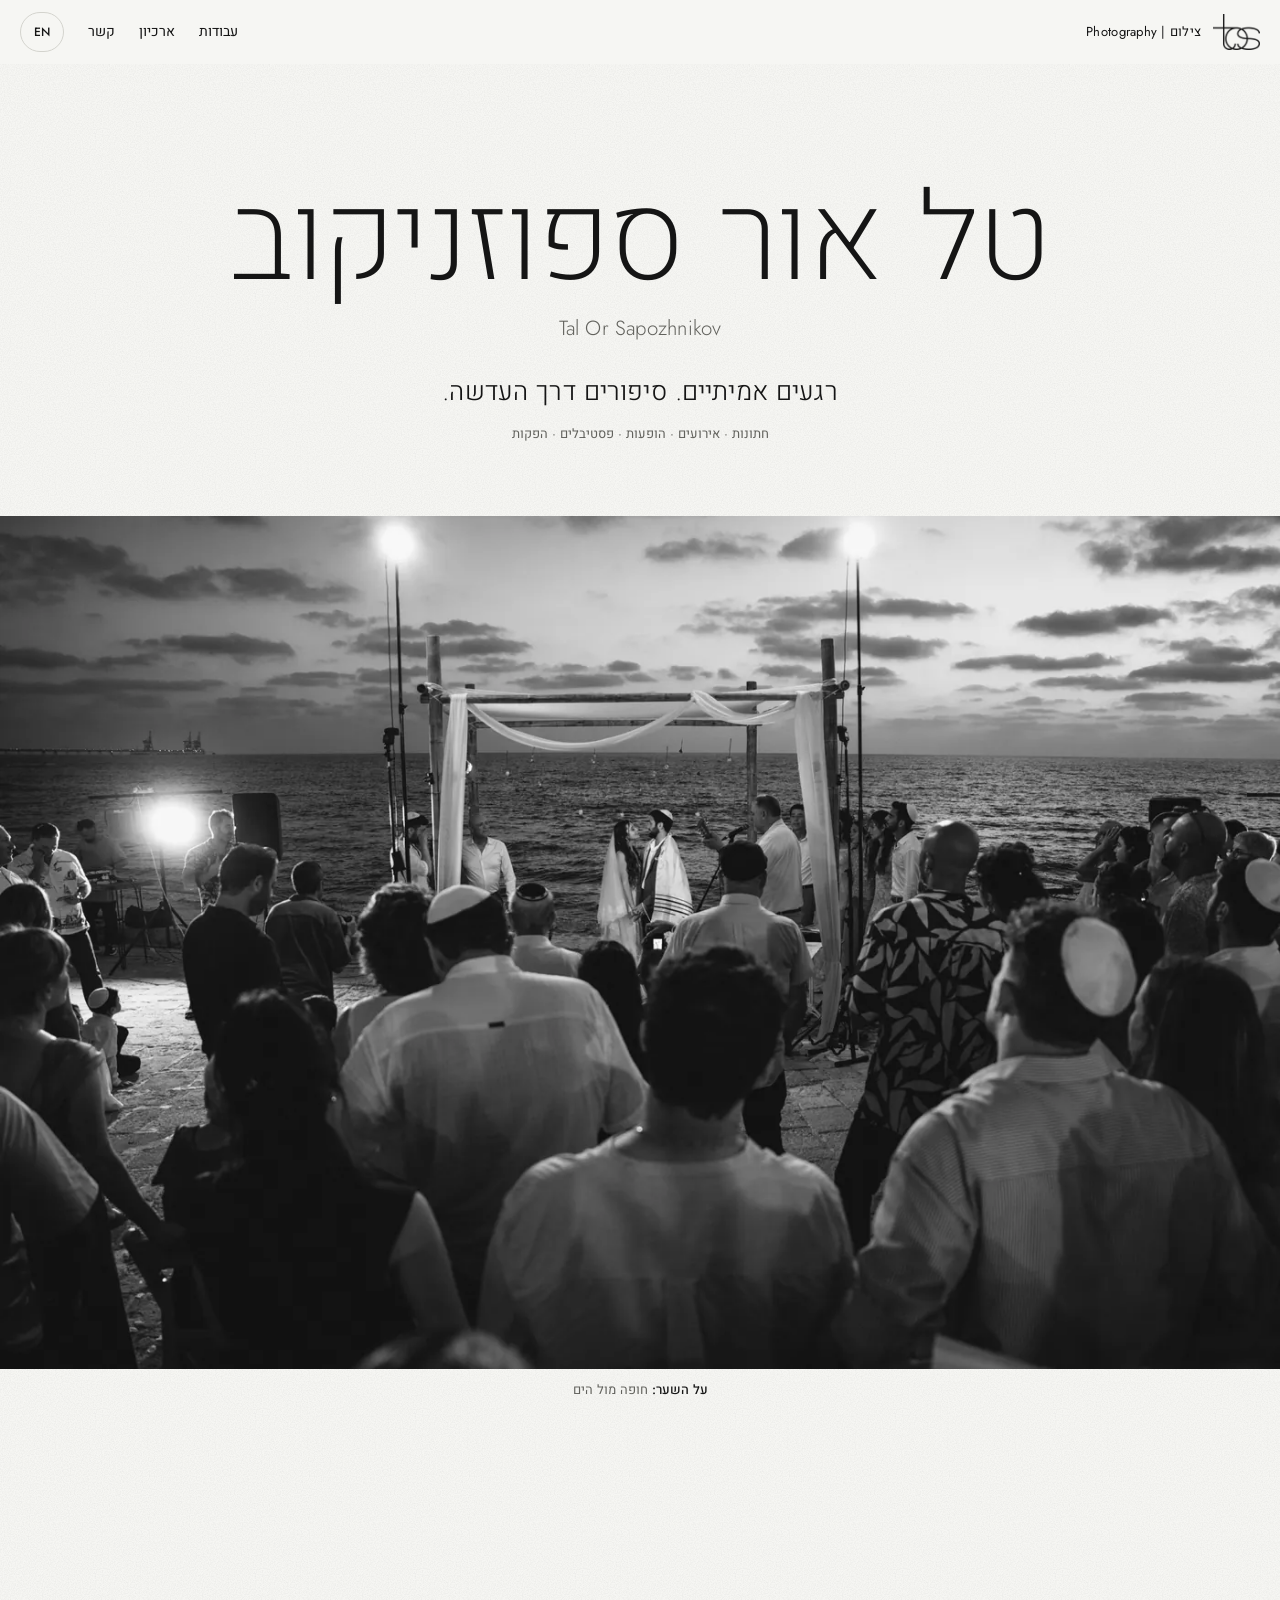
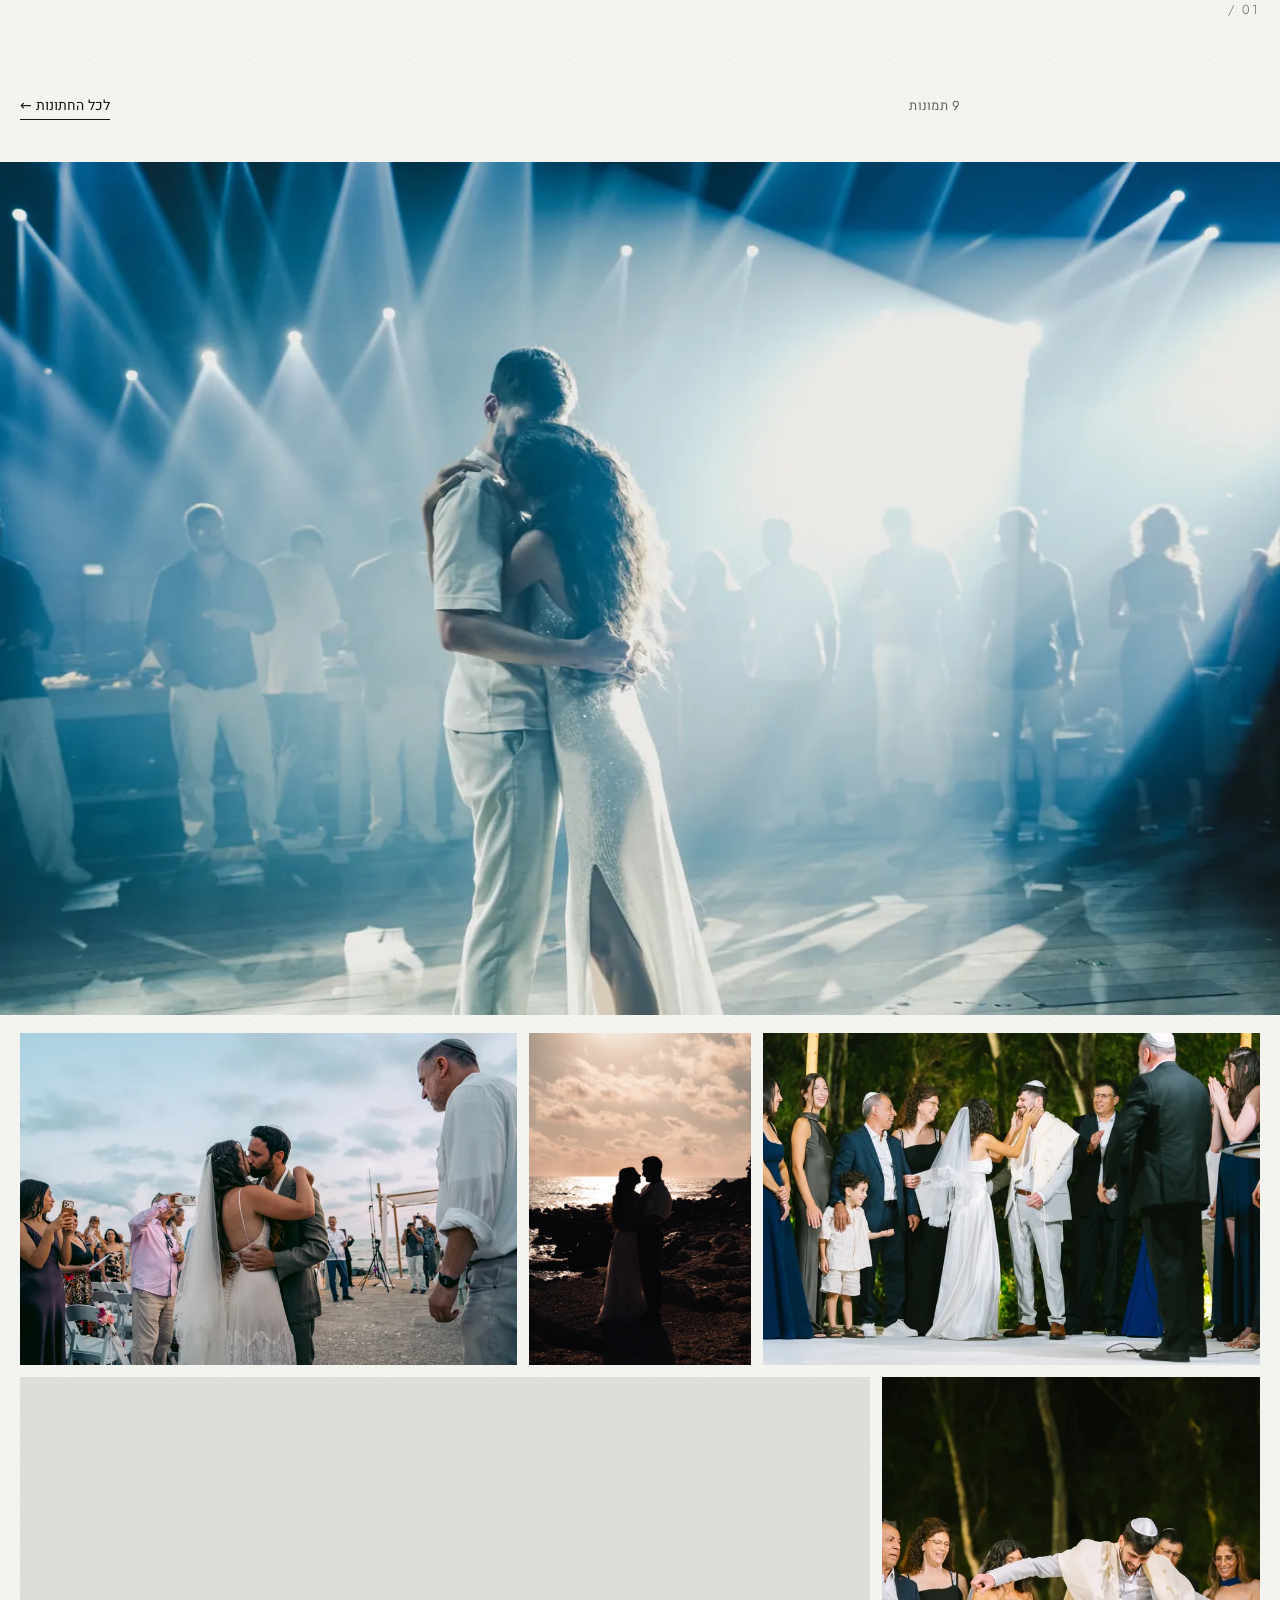
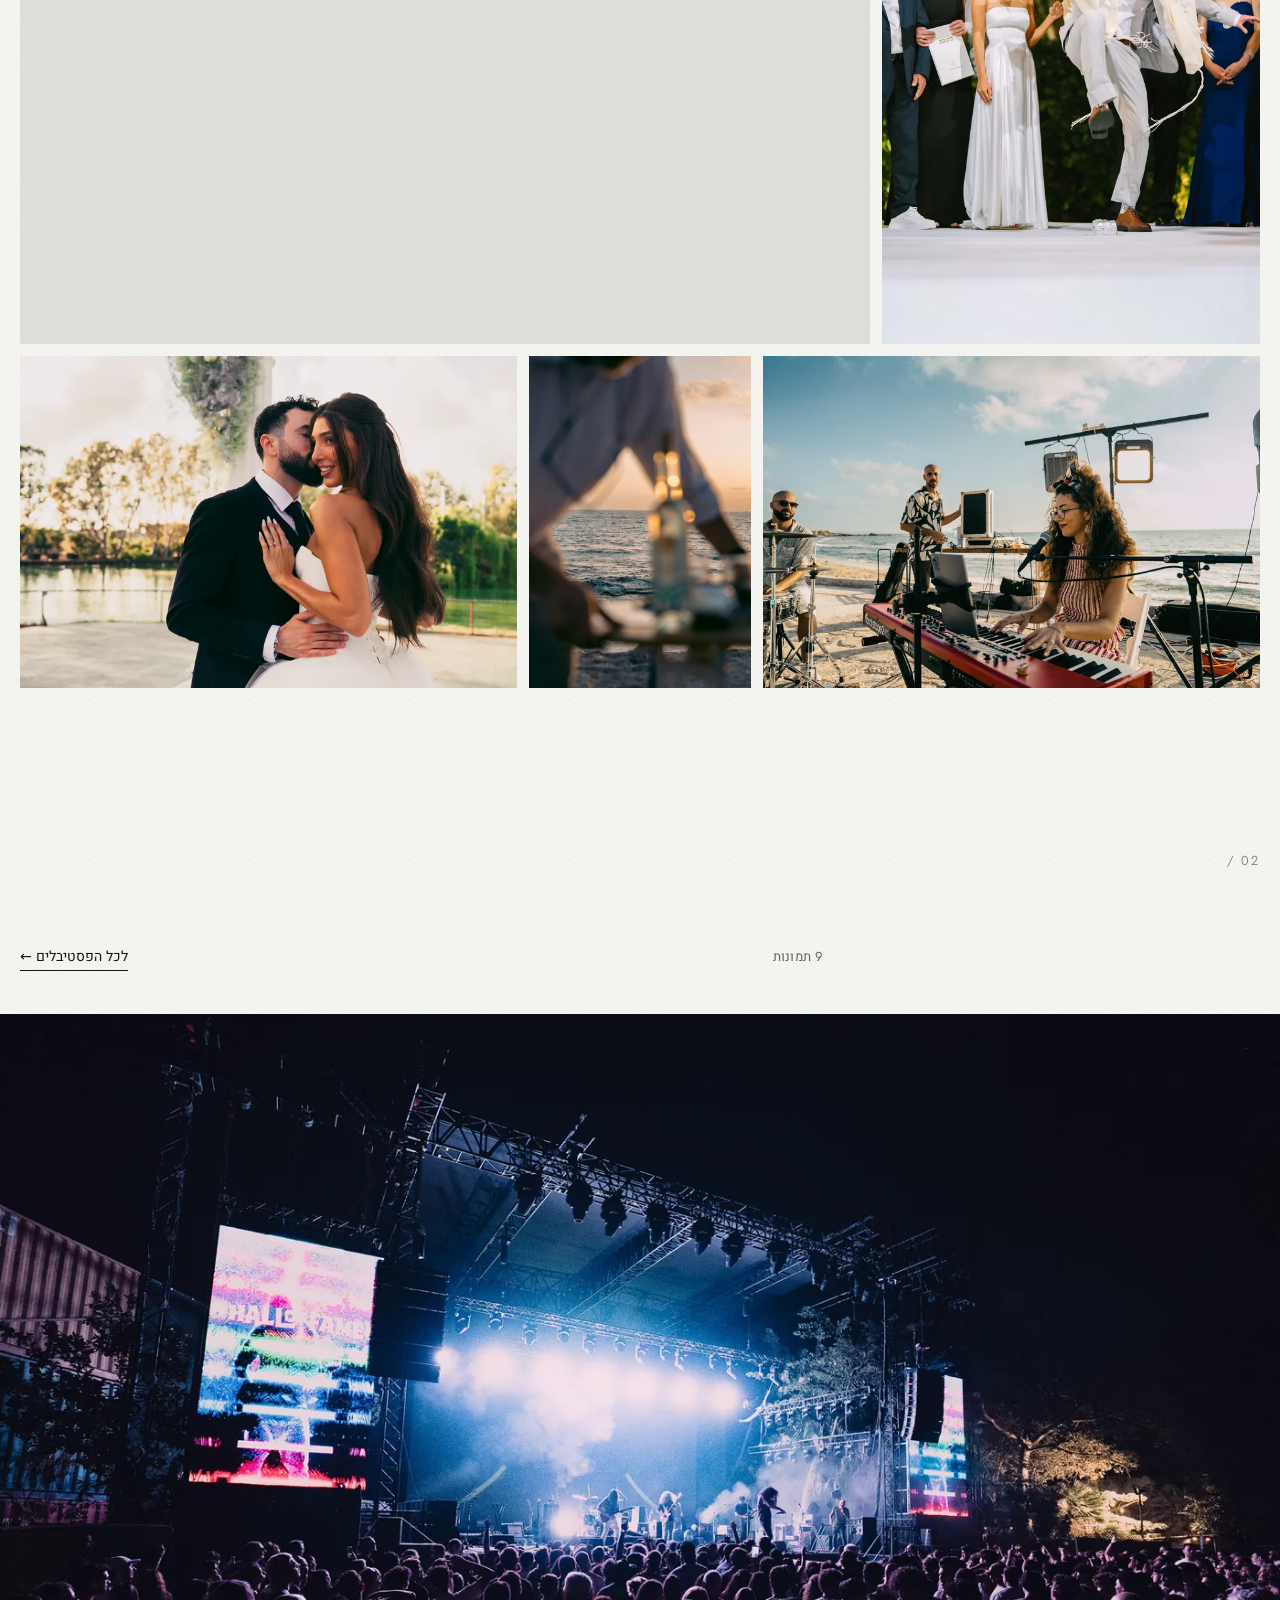
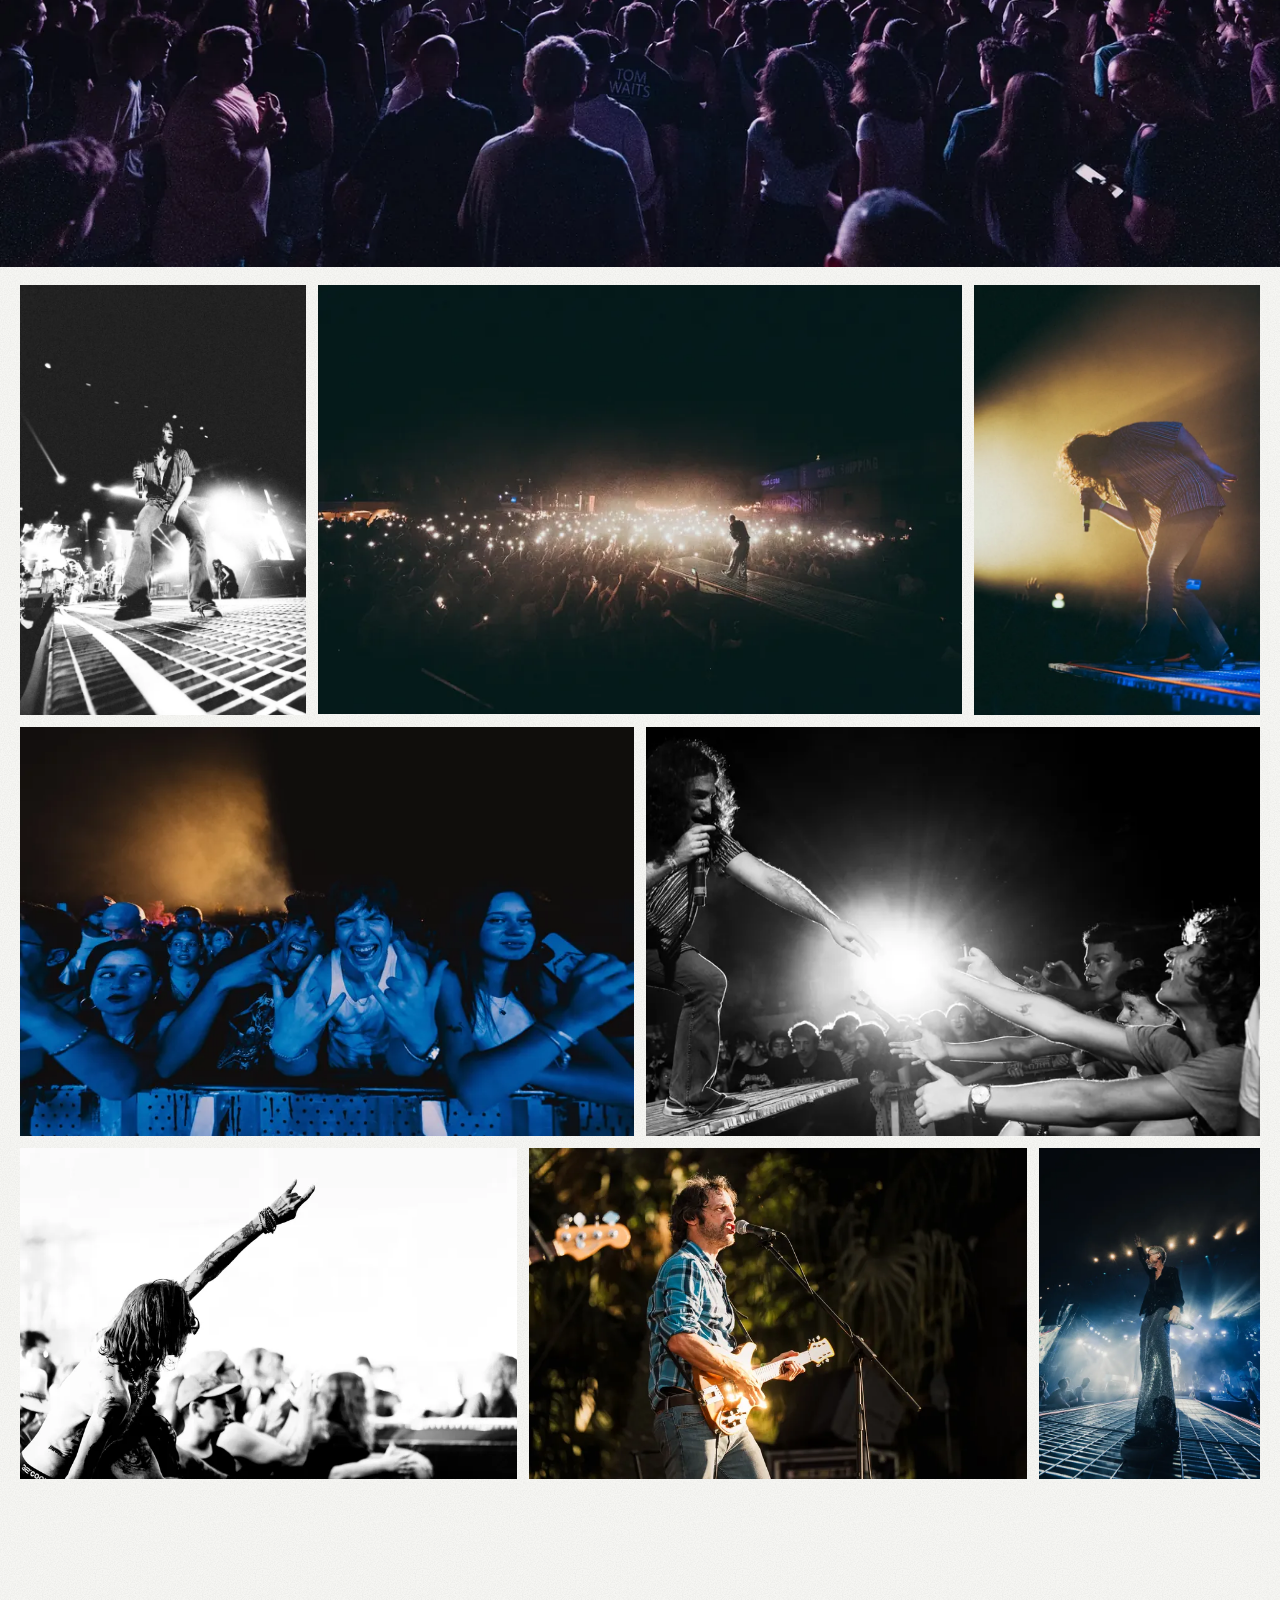
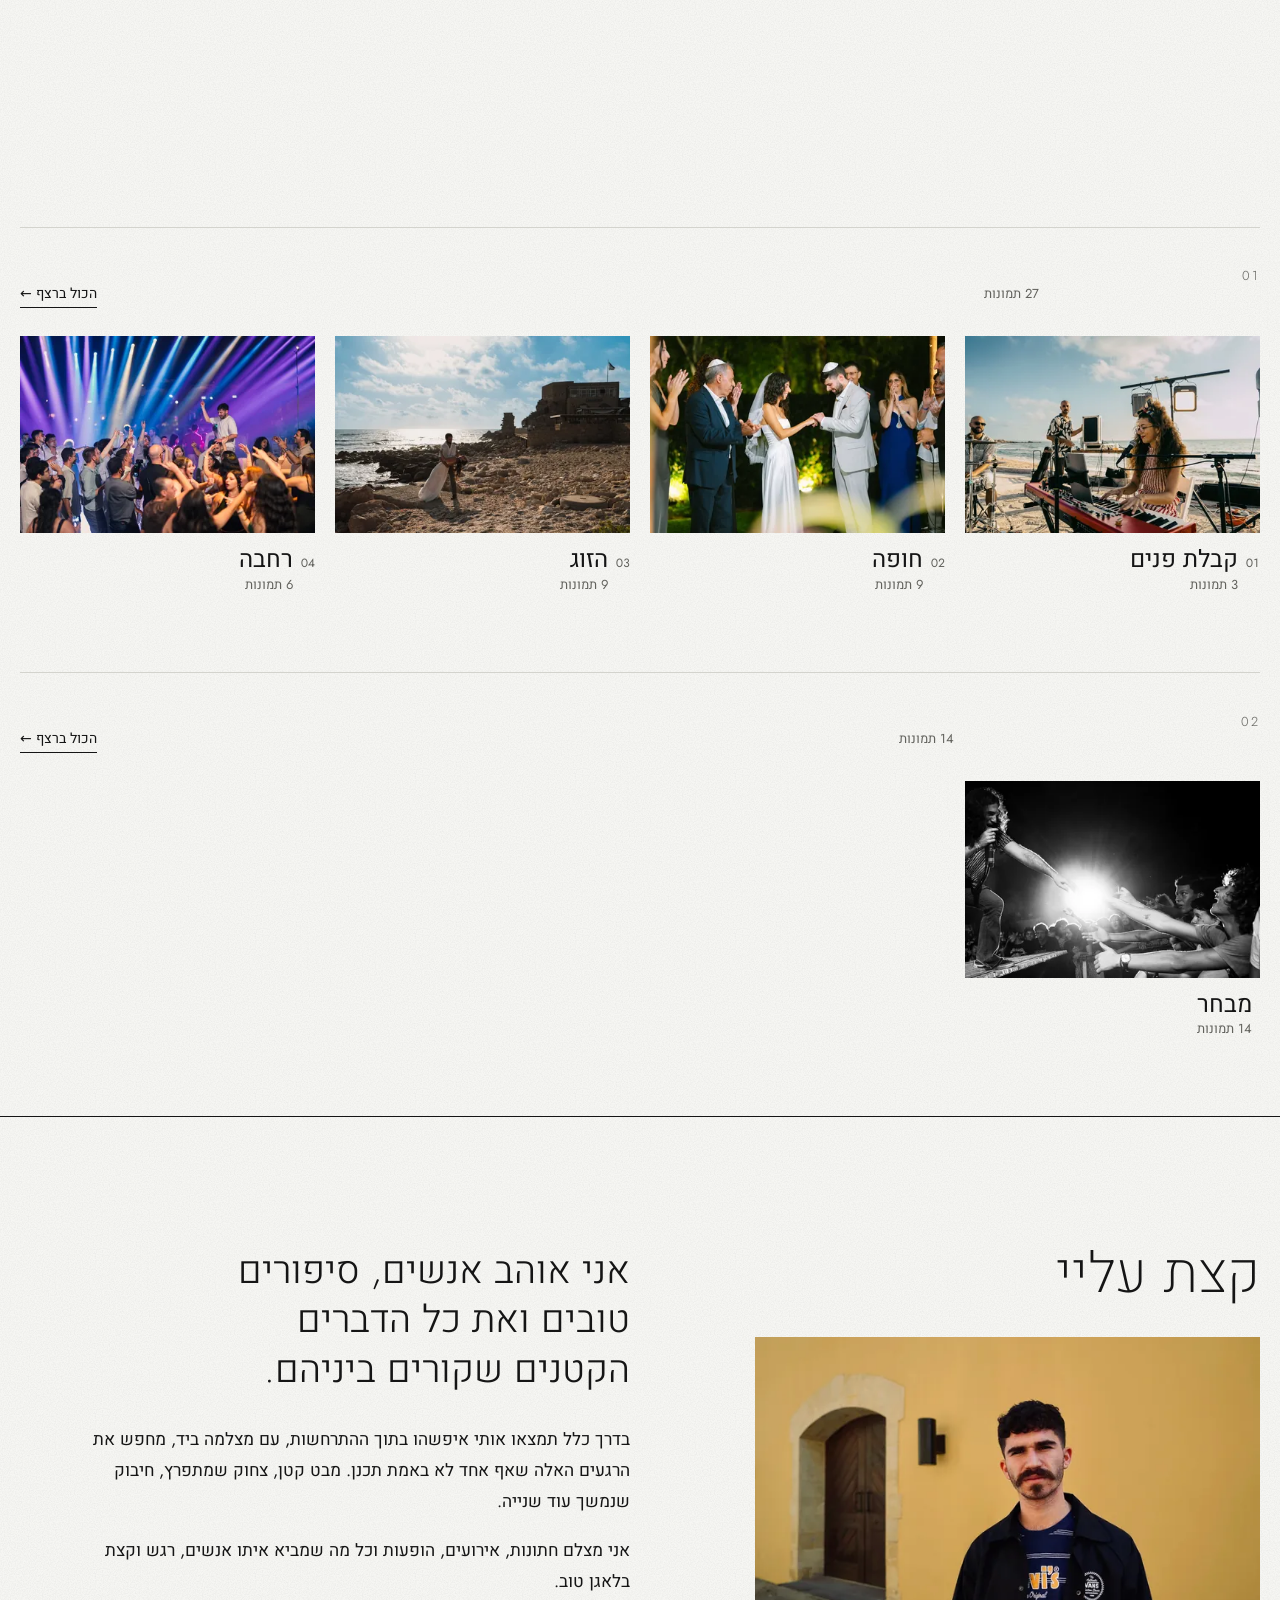
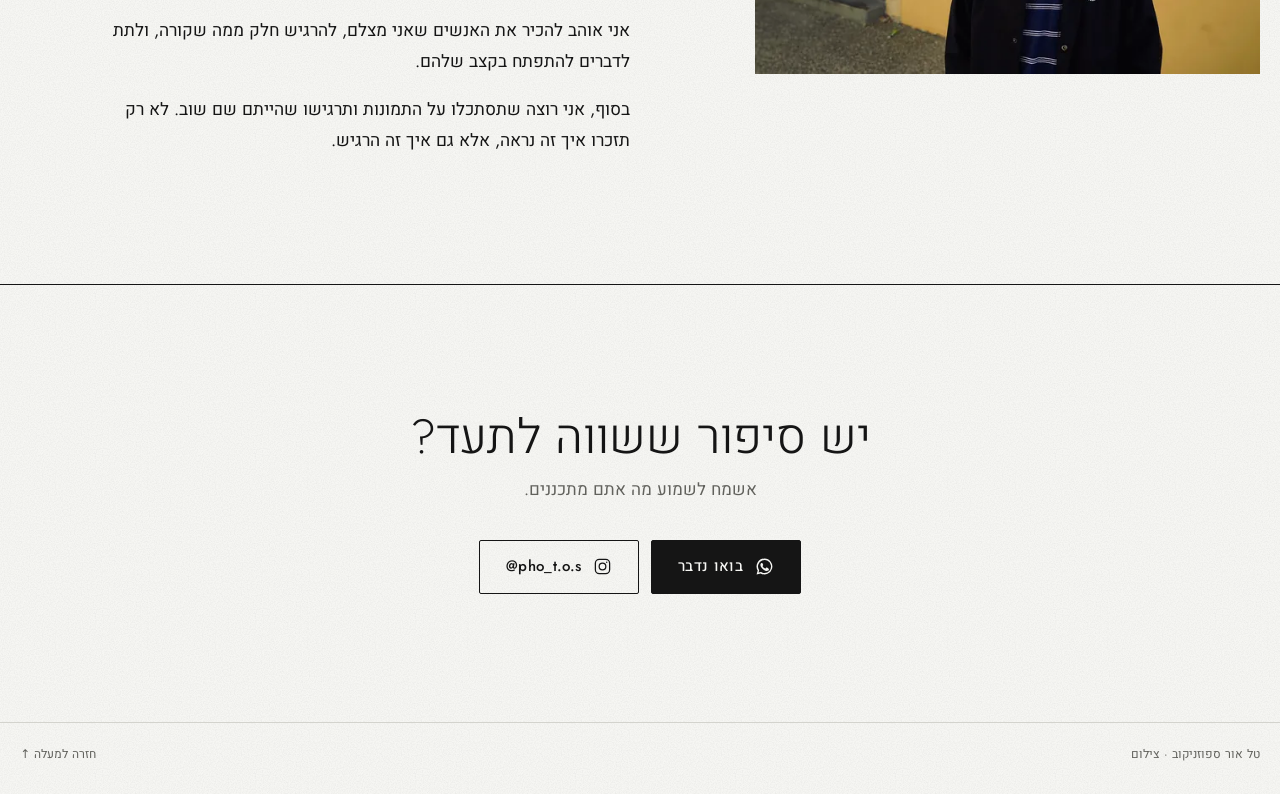
==== commit 194a5e05: "Draft: cinematic direction — sticky bar that steps aside, full-screen cover, numbered chapters with " ====
--- a/index.html
+++ b/index.html
@@ -25,16 +25,14 @@
 <link rel="preconnect" href="https://fonts.googleapis.com">
 <link rel="preconnect" href="https://fonts.gstatic.com" crossorigin>
 <link rel="stylesheet" href="https://fonts.googleapis.com/css2?family=Jost:wght@200;300;400;500&family=Heebo:wght@200;300;400;500&display=swap">
-<link rel="preload" as="image" href="images/shore-chuppah-bw-1400.webp" imagesrcset="images/shore-chuppah-bw-800.webp 800w, images/shore-chuppah-bw-1400.webp 1400w, images/shore-chuppah-bw-2000.webp 2000w" imagesizes="(min-width:1276px) 1240px, (min-width:641px) calc(100vw - 36px), 100vw" fetchpriority="high">
-<script>/* draft: ?type=serif shows the serif headings for comparison */
-if (/[?&]type=serif\b/.test(location.search)) { document.documentElement.classList.add('type-serif'); var l = document.createElement('link'); l.rel = 'stylesheet'; l.href = 'https://fonts.googleapis.com/css2?family=Cormorant+Garamond:wght@300;400&family=Frank+Ruhl+Libre:wght@300;400&display=swap'; document.head.appendChild(l); }</script>
+<link rel="preload" as="image" href="images/shore-chuppah-bw-1400.webp" imagesrcset="images/shore-chuppah-bw-800.webp 800w, images/shore-chuppah-bw-1400.webp 1400w, images/shore-chuppah-bw-2000.webp 2000w" imagesizes="100vw" fetchpriority="high">
 <script>if (!(window.matchMedia && matchMedia('(prefers-reduced-motion: reduce)').matches)) document.documentElement.classList.add('intro');</script>
 <link rel="stylesheet" href="assets/site.css">
 </head>
 <body>
 <a class="skip" href="#main" data-en="Skip to content">דלגו לתוכן</a>
 
-<header class="mast hero gut"><div class="page">
+<header class="bar gut"><div class="page">
   <div class="topbar">
     <a class="brand" href="#main" aria-label="טל אור ספוזניקוב, צילום" data-en-label="Tal Or Sapozhnikov, photography"><img src="images/logo.png" width="52" height="40" alt=""><span class="label">צילום | Photography</span></a>
     <nav aria-label="ניווט ראשי" data-en-label="Main navigation">
@@ -44,6 +42,9 @@
       <button class="lang" id="lang" type="button" aria-label="Switch to English">EN</button>
     </nav>
   </div>
+</div></header>
+
+<div class="mast hero gut"><div class="page">
   <div class="name">
     <h1><span data-en="Tal Or">טל אור</span> <span data-en="Sapozhnikov">ספוזניקוב</span></h1>
     <span class="alt" dir="auto" data-en="טל אור ספוזניקוב">Tal Or Sapozhnikov</span>
@@ -53,11 +54,11 @@
     <span class="statement" data-en="Real moments. Stories through the lens.">רגעים אמיתיים. סיפורים דרך העדשה.</span>
   </div>
   <figure class="cover-photo">
-    <div class="photo" data-gallery="cover"><button type="button" class="zoom" data-photo="shore-chuppah-bw" aria-haspopup="dialog"><img src="images/shore-chuppah-bw-1400.webp" srcset="images/shore-chuppah-bw-800.webp 800w, images/shore-chuppah-bw-1400.webp 1400w, images/shore-chuppah-bw-2000.webp 2000w" sizes="(min-width:1276px) 1240px, (min-width:641px) calc(100vw - 36px), 100vw" width="1500" height="1000" fetchpriority="high" decoding="async"
+    <div class="photo" data-gallery="cover"><button type="button" class="zoom" data-photo="shore-chuppah-bw" aria-haspopup="dialog"><img src="images/shore-chuppah-bw-1400.webp" srcset="images/shore-chuppah-bw-800.webp 800w, images/shore-chuppah-bw-1400.webp 1400w, images/shore-chuppah-bw-2000.webp 2000w" sizes="100vw" width="1500" height="1000" fetchpriority="high" decoding="async"
       alt="בשחור־לבן: הזוג מתחת לחופה מול הים, האורחים עומדים סביב" data-en-alt="Black and white: the couple under the chuppah facing the sea, guests standing around"></button></div>
     <figcaption><b data-en="On the cover:">על השער:</b> <span data-en="a chuppah facing the sea">חופה מול הים</span></figcaption>
   </figure>
-</div></header>
+</div></div>
 
 <main id="main">
   <section class="selected gut" id="selected" aria-labelledby="selected-h"><div class="page">
--- a/assets/site.css
+++ b/assets/site.css
@@ -320,10 +320,6 @@
 .contact .actions{justify-content:center}
 @media (min-width:860px){.contact .inner{grid-column:1/-1}}
 
-/* type, for comparison: ?type=serif swaps the display face for a light book serif */
-html.type-serif{--serif:"Cormorant Garamond","Frank Ruhl Libre",Georgia,serif}
-html.type-serif .mast h1,html.type-serif .sec-head h2,html.type-serif .chapter h2,html.type-serif .p-head h1,html.type-serif .contact h2,html.type-serif .next .t,html.type-serif .about h2{font-weight:300}
-html.type-serif .dek .statement{font-family:var(--serif);font-size:clamp(22px,2.4vw,30px)}
 
 /* ==========================================================================
    Experience (design/next-level): motion that stays quiet and never touches the photographs' shape
@@ -364,3 +360,51 @@
 .cursor.on span{transform:scale(1);opacity:1}
 html.cursor-js .seq .zoom,html.cursor-js a.card{cursor:none}
 @media print{.cursor{display:none}}
+
+/* ==========================================================================
+   Cinematic (design/cinematic): the confidence of a production house, still only photographs.
+   A sticky bar that steps aside while reading, a cover across the whole screen,
+   numbered chapters with a full-screen lead photograph, a spotlight on the photo under the pointer.
+   ========================================================================== */
+body{overflow-x:clip}
+.bar{position:sticky;top:0;z-index:12;background:var(--paper);padding-top:env(safe-area-inset-top,0px);transition:transform .5s cubic-bezier(.22,.61,.36,1),background-color .9s cubic-bezier(.4,0,.2,1)}
+.bar .topbar{border-bottom-color:transparent;transition:border-color .3s ease}
+html.bar-scrolled .bar .topbar{border-bottom-color:var(--rule)}
+html.bar-hidden .bar{transform:translate3d(0,-100%,0)}
+.hero{padding-top:0}
+
+/* the cover runs edge to edge; the photograph keeps its whole frame */
+.cover-photo{margin-inline:calc(50% - (100vw - var(--sbw,0px)) / 2)}
+.cover-photo .photo{padding:0;border-radius:0;background:var(--plate)}
+.cover-photo figcaption{padding-inline:var(--gutter) var(--gutter-end)}
+.mast h1{font-size:clamp(50px,9.6vw,140px)}
+
+/* selected work: numbered chapters, each opening with one photograph across the screen */
+.selected .seq{max-width:1240px}
+.selected .b.full{margin-inline:calc(50% - (100vw - var(--sbw,0px)) / 2);margin-bottom:clamp(0px,1vw,6px)}
+#selected-seq{counter-reset:grp}
+.sel-group{counter-increment:grp}
+.sel-group + .sel-group{margin-top:clamp(90px,13vw,190px)}
+.sel-group > header{border-top:0;padding-top:0;align-items:baseline;gap:8px 18px;margin-bottom:clamp(20px,3.4vw,40px)}
+.sel-group > header::before{content:counter(grp,decimal-leading-zero) " /";flex-basis:100%;font:300 13px/1 var(--sans);letter-spacing:.16em;color:var(--grey)}
+.sel-group h3{font-weight:200;font-size:clamp(48px,8.4vw,128px);line-height:.92;letter-spacing:-.01em}
+.sel-group > header .m{font-size:13px;color:var(--grey);letter-spacing:.02em}
+html[lang="en"] .sel-group > header .m{text-transform:uppercase;letter-spacing:.12em;font-size:12px}
+
+/* the archive keeps the same numbering */
+#archive-list{counter-reset:cat}
+.cat{counter-increment:cat}
+.cat > header::before{content:counter(cat,decimal-leading-zero);font:300 13px/1 var(--sans);letter-spacing:.16em;color:var(--grey);align-self:center}
+.cat h3{font-weight:200;font-size:clamp(34px,5vw,64px)}
+.card .photo{overflow:hidden}
+@media (prefers-reduced-motion:no-preference){
+  .card .photo img{transition:transform 1s cubic-bezier(.22,.61,.36,1),opacity .25s ease}
+  .card:hover .photo img{transform:scale(1.045);opacity:1}
+}
+
+/* spotlight: on a desktop, the photograph under the pointer stays bright and the rest step back */
+@media (hover:hover) and (pointer:fine) and (prefers-reduced-motion:no-preference){
+  .seq figure{transition:opacity .6s cubic-bezier(.22,.61,.36,1)}
+  .seq:has(.zoom:hover) figure:not(:has(.zoom:hover)){opacity:.38}
+}
+@media (prefers-reduced-motion:reduce){.bar{transition:none}}
